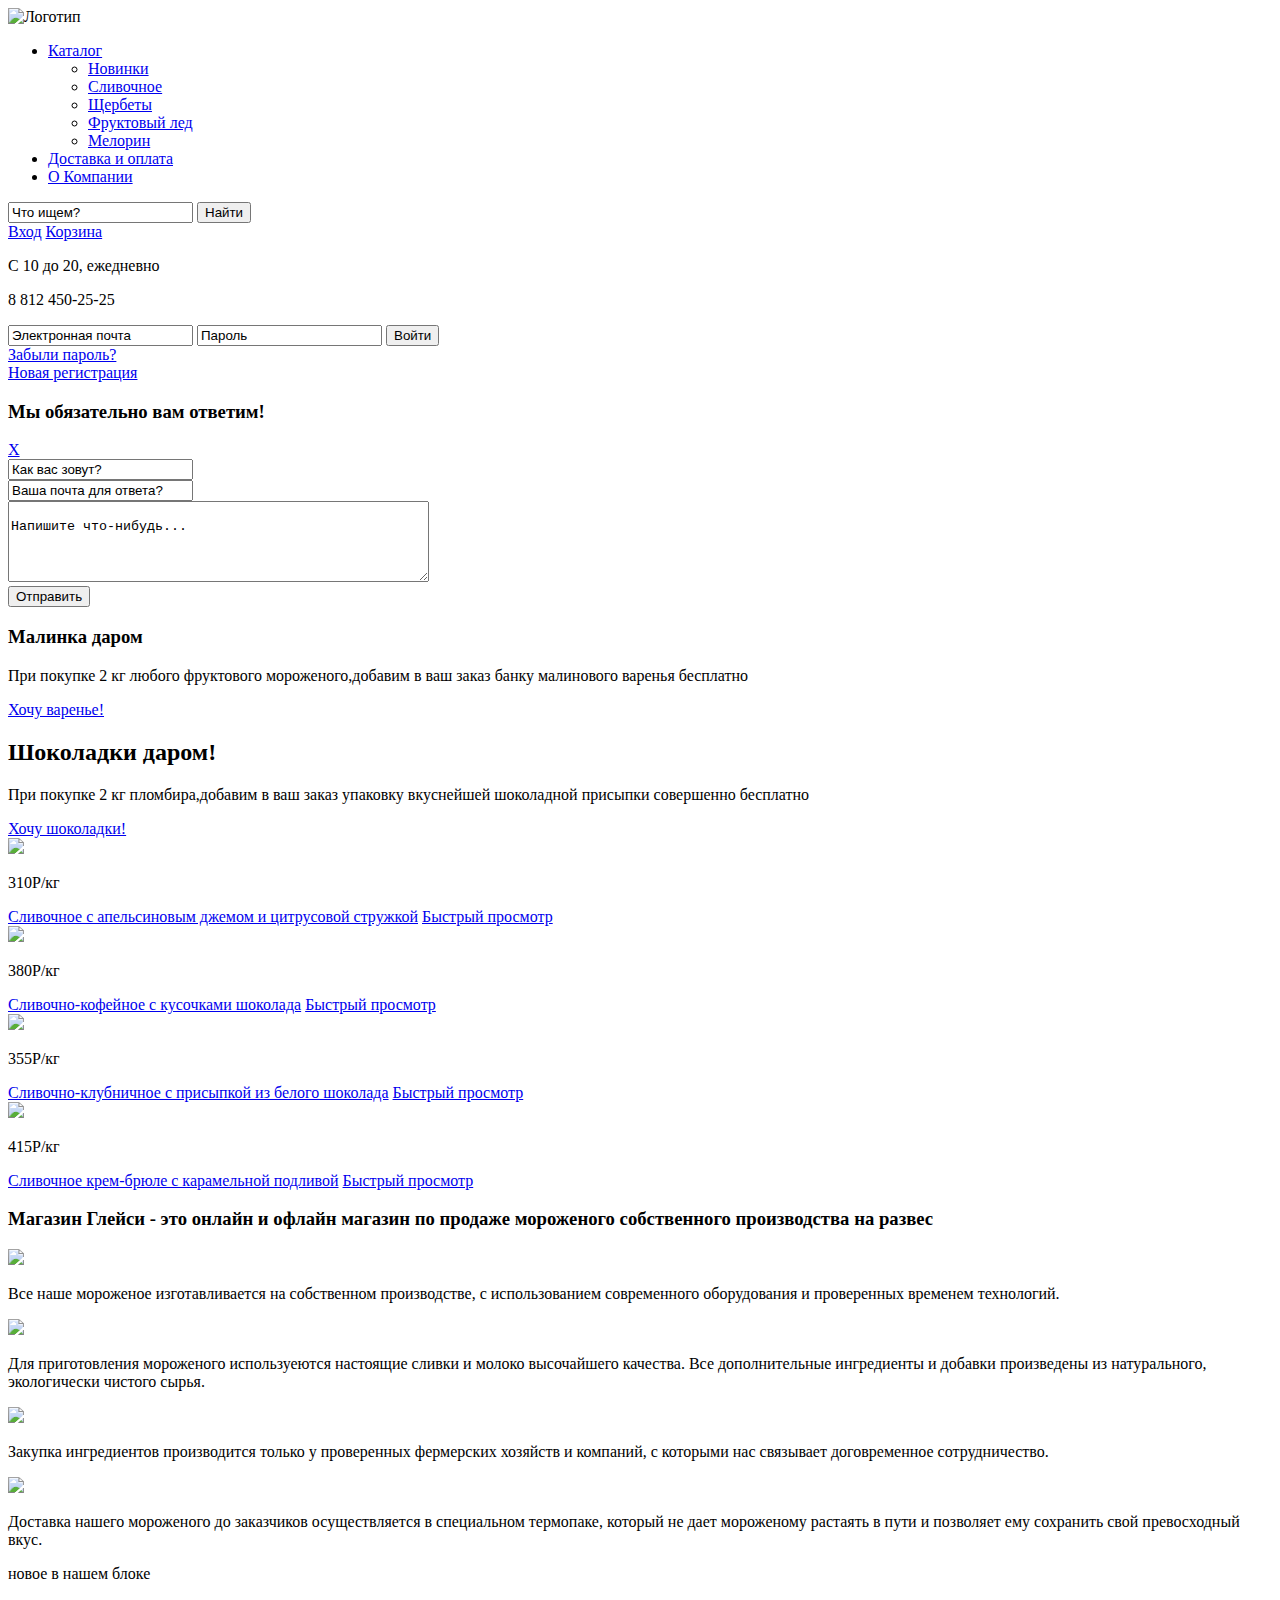
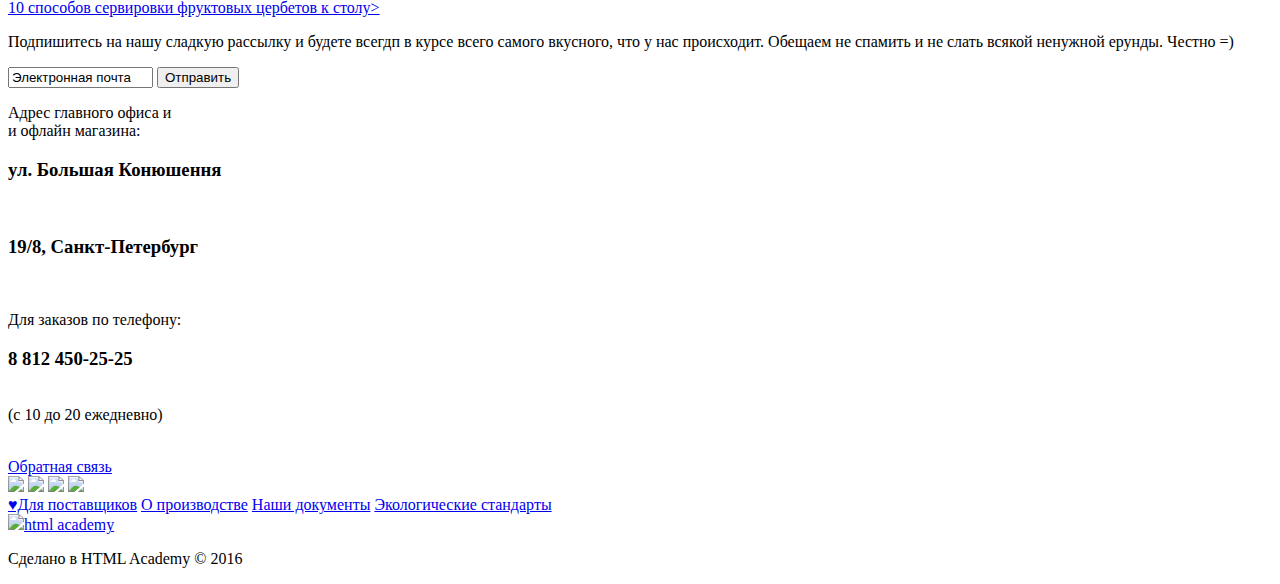
==== index.html @ 86480f7f "еще одно исправление -_-" ====
<!DOCTYPE html>
<html lang="ru">
  <head>
    <meta charset="utf-8">
    <title>HTML Academy: Глейси</title>
  </head>
  <body>
     <header class="main-header">
			  <div class="container">
				  <div class="index-logo">
						<img src="http://placehold.it/150x100" alt="Логотип">
					</div>
          <nav class="main-navigation">
						<ul>
							<li><a href="#">Каталог</a></li>
								 <ul>
									 <li><a href="#">Новинки</a></li>
									 <li><a href="#">Сливочное</a></li>
									 <li><a href="#">Щербеты</a></li>
									 <li><a href="#">Фруктовый лед</a></li>
									 <li><a href="#">Мелорин</a></li>
								 </ul>
							<li> <a href="#">Доставка и оплата</a></li>
							<li> <a href="#">О Компании</a></li>							
						</ul>											
					</nav>
					<div>
						<div>
							<form>
              <input type="search" name="search" value="Что ищем?"> 
              <input type="submit" value=Найти><!-- кнопки найти я там не вижу без нее получается?-->
						  </form>
							<a href="#">Вход</a>
							<a class="basket"	href="#">Корзина</a>	
						</div>
						<div class="main-time-work">	
						  <p class="time-work">C 10 до 20, ежедневно</p>
						  <p class="tel-number">8 812 450-25-25</p>
						</div>
						<div class="entrance">
						    <form action="#" method="post">
               <div class="entrance-one">
					 				<lable>
                     <input type="text" id="login" value="Электронная почта"> 
					      	</lable>
					       	<lable>
                     <input type="text" id="password" value="Пароль">	
					        </lable>
						      <lable>
						 	       <input type="submit" value="Войти">
					 	      </lable>
					     </div><!--так?-->
							<a href="#">Забыли пароль?</a><br>
							<a href="#">Новая регистрация</a>
						</form><!-- эти ховеры не знал куда поставить вот решил сюда надеюсь что так-->
						</div>
						<div class="feedback">
							<h3>Мы обязательно вам ответим!</h3>
							<a href="#" class="close">X</a><!-- я не знаю как этот крестик поставить решил что так-->
							<form>
							  <input type="text" value="Как вас зовут?"><br>
								<input type="text" value="Ваша почта для ответа?"><br>
							<textarea name="question" rows="5" cols="50">
								Напишите что-нибудь...
						  </textarea><br>
								<input type="submit" value="Отправить">
							</form>	
						</div>
				  </div>
			 </div>
		</header>
     <!--<div class="slider">
     
     </div>-- Тут как буд-то слайдер =) -->
    <main class="container">
       <div class="main">
				<section class="top">
					 <div class="main-left">
						  <h3>Малинка даром</h3>
						 <p>При покупке 2 кг любого фруктового мороженого,добавим в ваш заказ банку малинового варенья бесплатно</p>
					   <a class="stock"href="#">Хочу варенье!</a>
				   </div>
					 <div class="main-right">
				      <h2>Шоколадки даром!</h2>
						  <p>При покупке 2 кг пломбира,добавим в ваш заказ упаковку вкуснейшей шоколадной присыпки совершенно бесплатно</p>
				      <a class="stock"href="#">Хочу шоколадки!</a>
				   </div>
				</section>
				<section class="product-wrapper">
						<article class="product-item">				   
								 <img src="http://placehold.it/150x100">
								 <p>310Р/кг</p>
								 <a class="product-item" href="#">Сливочное с апельсиновым джемом и цитрусовой стружкой</a>	
							<a href="#">Быстрый просмотр</a>
						</article>	
            <article class="product-item">
								 <img src="http://placehold.it/150x100">
								 <p>380Р/кг</p>
								 <a class="product-item" href="#">Сливочно-кофейное с кусочками шоколада</a>	
							<a href="#">Быстрый просмотр</a>
						</article>
						<article class="product-item">			  
								 <img src="http://placehold.it/150x100">
								 <p>355Р/кг</p>
								 <a class="product-item" href="#">Сливочно-клубничное с присыпкой из белого шоколада</a>	
							<a href="#">Быстрый просмотр</a>
						</article>
						<article class="product-item">					 
								 <img src="http://placehold.it/150x100">
								 <p>415Р/кг</p>
								 <a class="product-item" href="#">Сливочное крем-брюле с карамельной подливой</a>	 	
							<a href="#">Быстрый просмотр</a>
						</article>
        </section>
				<div class="interesting">
			      <h3 class="interesting">Магазин Глейси - это онлайн и офлайн магазин по продаже мороженого собственного производства на развес</h3>
					<div>
						     <img src="http://placehold.it/150x100">
                 <p class="interesting">Все наше мороженое изготавливается на собственном производстве, с использованием современного оборудования и проверенных временем технологий.</p>
					</div>								
					<div>
								 <img src="http://placehold.it/150x100">
								 <p class="interesting">Для приготовления мороженого используеются настоящие сливки и молоко высочайшего качества. Все дополнительные ингредиенты и добавки произведены из натурального, экологически чистого сырья.</p>
					</div>
					<div>  
						     <img src="http://placehold.it/150x100">
						     <p class="interesting">Закупка ингредиентов производится только у          проверенных фермерских хозяйств и компаний,  с которыми нас связывает договременное сотрудничество.</p>
					</div>
					<div>  
						     <img src="http://placehold.it/150x100">
						     <p class="interesting">Доставка нашего мороженого до заказчиков            осуществляется в специальном термопаке, который не дает мороженому растаять в пути и позволяет ему                сохранить свой превосходный вкус.</p>
					</div>
        </div>
				<section class="main-bottom">
						<div class="main-bottom-left">
						   <p>новое в нашем блоке</p>
							 <a href="#">10 способов сервировки фруктовых цербетов к столу></a> 	
						</div>
						<div class="main-bottom-right">
							 <p>Подпишитесь на нашу сладкую рассылку и будете всегдп в курсе всего самого вкусного, что у нас происходит. Обещаем не спамить и не слать всякой ненужной ерунды. Честно =)</p>
							 <form action="#" method="post"><!--отправить в ебеня))-->
							 <input type="text" value="Электронная почта" size="15">		 
							 <input type="submit" value="Отправить" size="5" name="send">
							 </form>	
						</div>
						<map name="navigation"><!--ЗДЕСЬ ДОЛЖНА БЫТЬ ВАША РЕКЛАМА! =))-->
							 <area type="poly" coords="#"><!-- или скриптом я так понял-->	
						</map>
        </section>
			  <div class="navigator-content">
 				 		<p class="navigator-content-1">
						   Адрес главного офиса и <br>
							 и офлайн магазина:<br>
							 <h3>ул. Большая Конюшення</h3><br>
							 <h3>19/8, Санкт-Петербург</h3><br>	
						</p>
						<p class="navigator-content-2">
							 Для заказов по телефону:<br>
							 <h3>8 812 450-25-25</h3><br>
							 (с 10 до 20 ежедневно)	
						</p><br>
						<a class="btn" a href="#">Обратная связь</a>	
        </div>   
    </main>
    <footer class="main-footer">
				<div class="container">
				    <section class="footer-social">
						   <a class="social-btn-twit" href="#"><img src="#"></a>
            	 <a class="social-btn-inst" href="#"><img src="#"></a>
            	 <a class="social-btn-fb" href="#"><img src="#"></a>
							 <a class="social-btn-vk" href="#"><img src="#"></a>	
						</section>
						<section class="footer-about">
							 <a href="#">&hearts;Для поставщиков</a>
							 <a href="#">О производстве</a>
							 <a href="#">Наши документы</a>
							 <a href="#">Экологические стандарты</a>													 
						</section>
						<section class="footer-copyright">
						   <a href="https://htmlacademy.ru"><img src="#">html academy</a><br>
							 <p class="footer-copyright-1">Сделано в HTML Academy &copy; 2016 </p>							
						</section>					
				</div>		
		</footer>
</body>
</html>
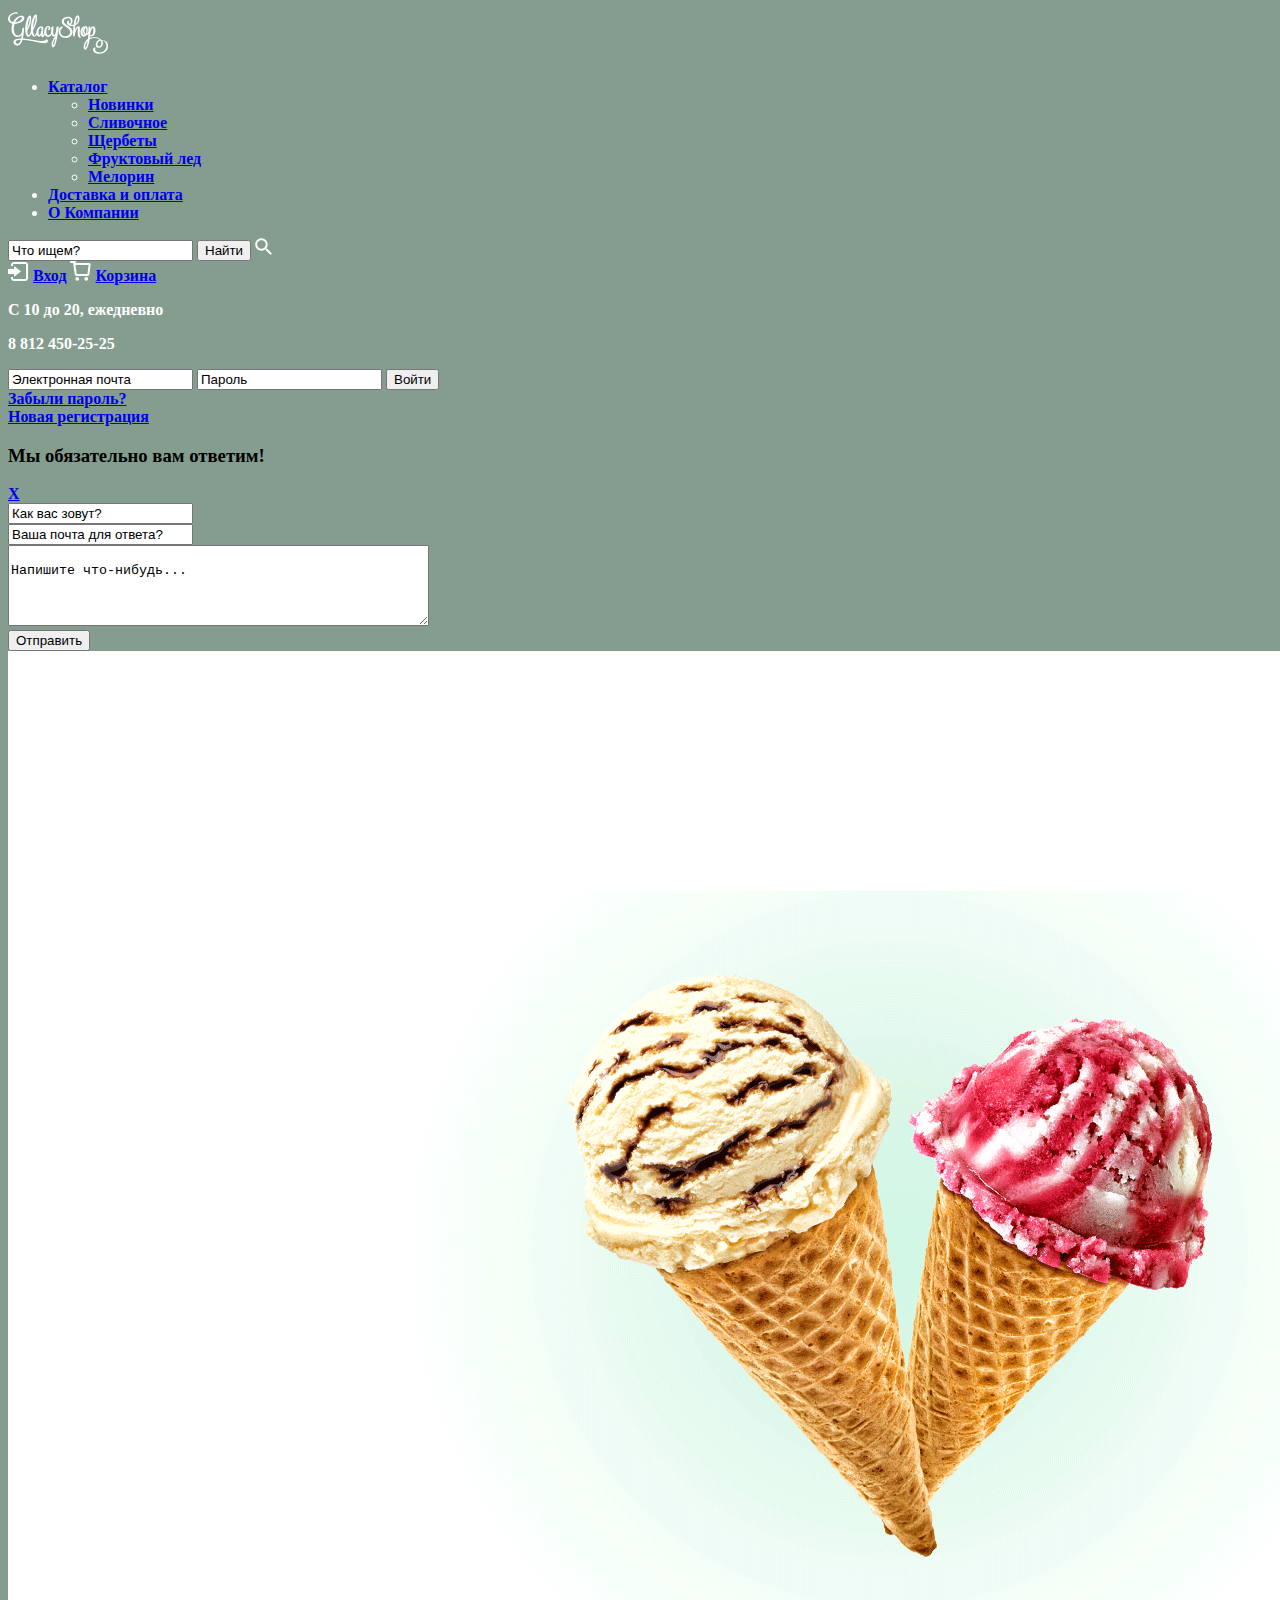
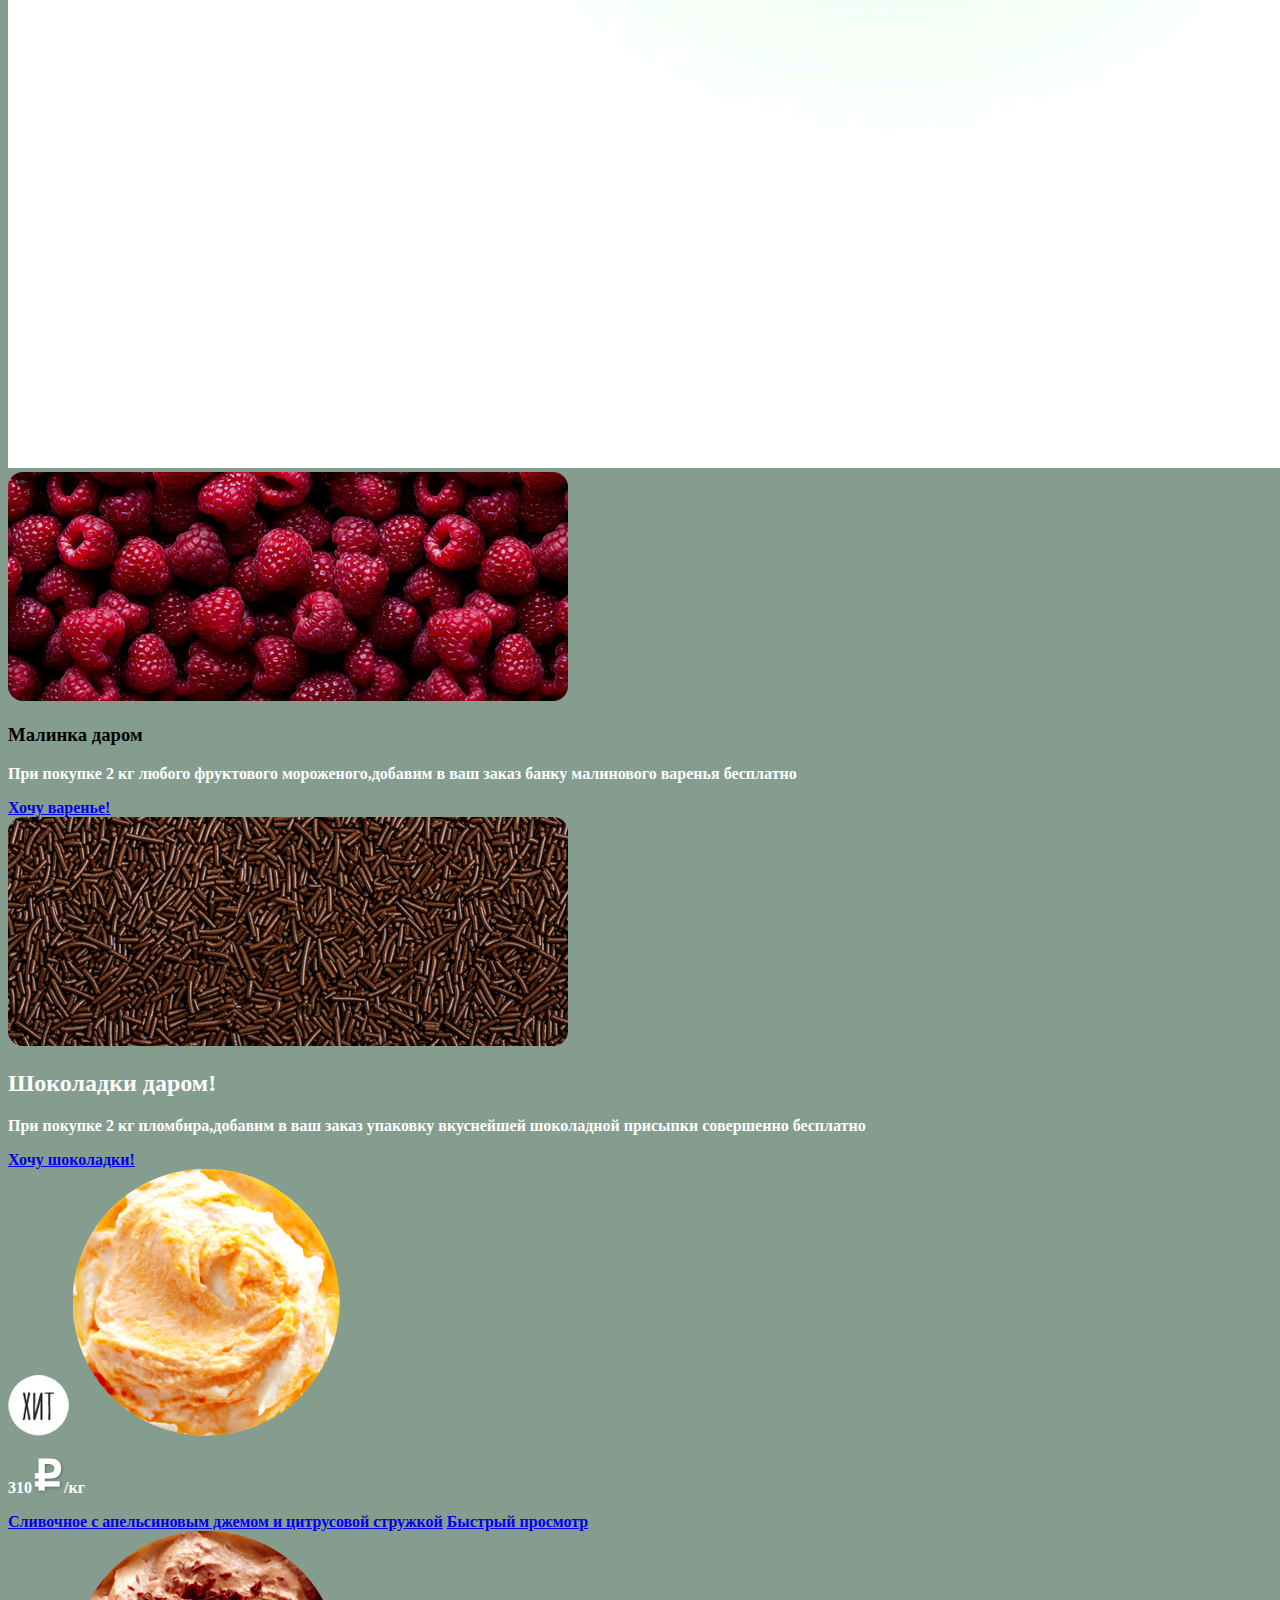
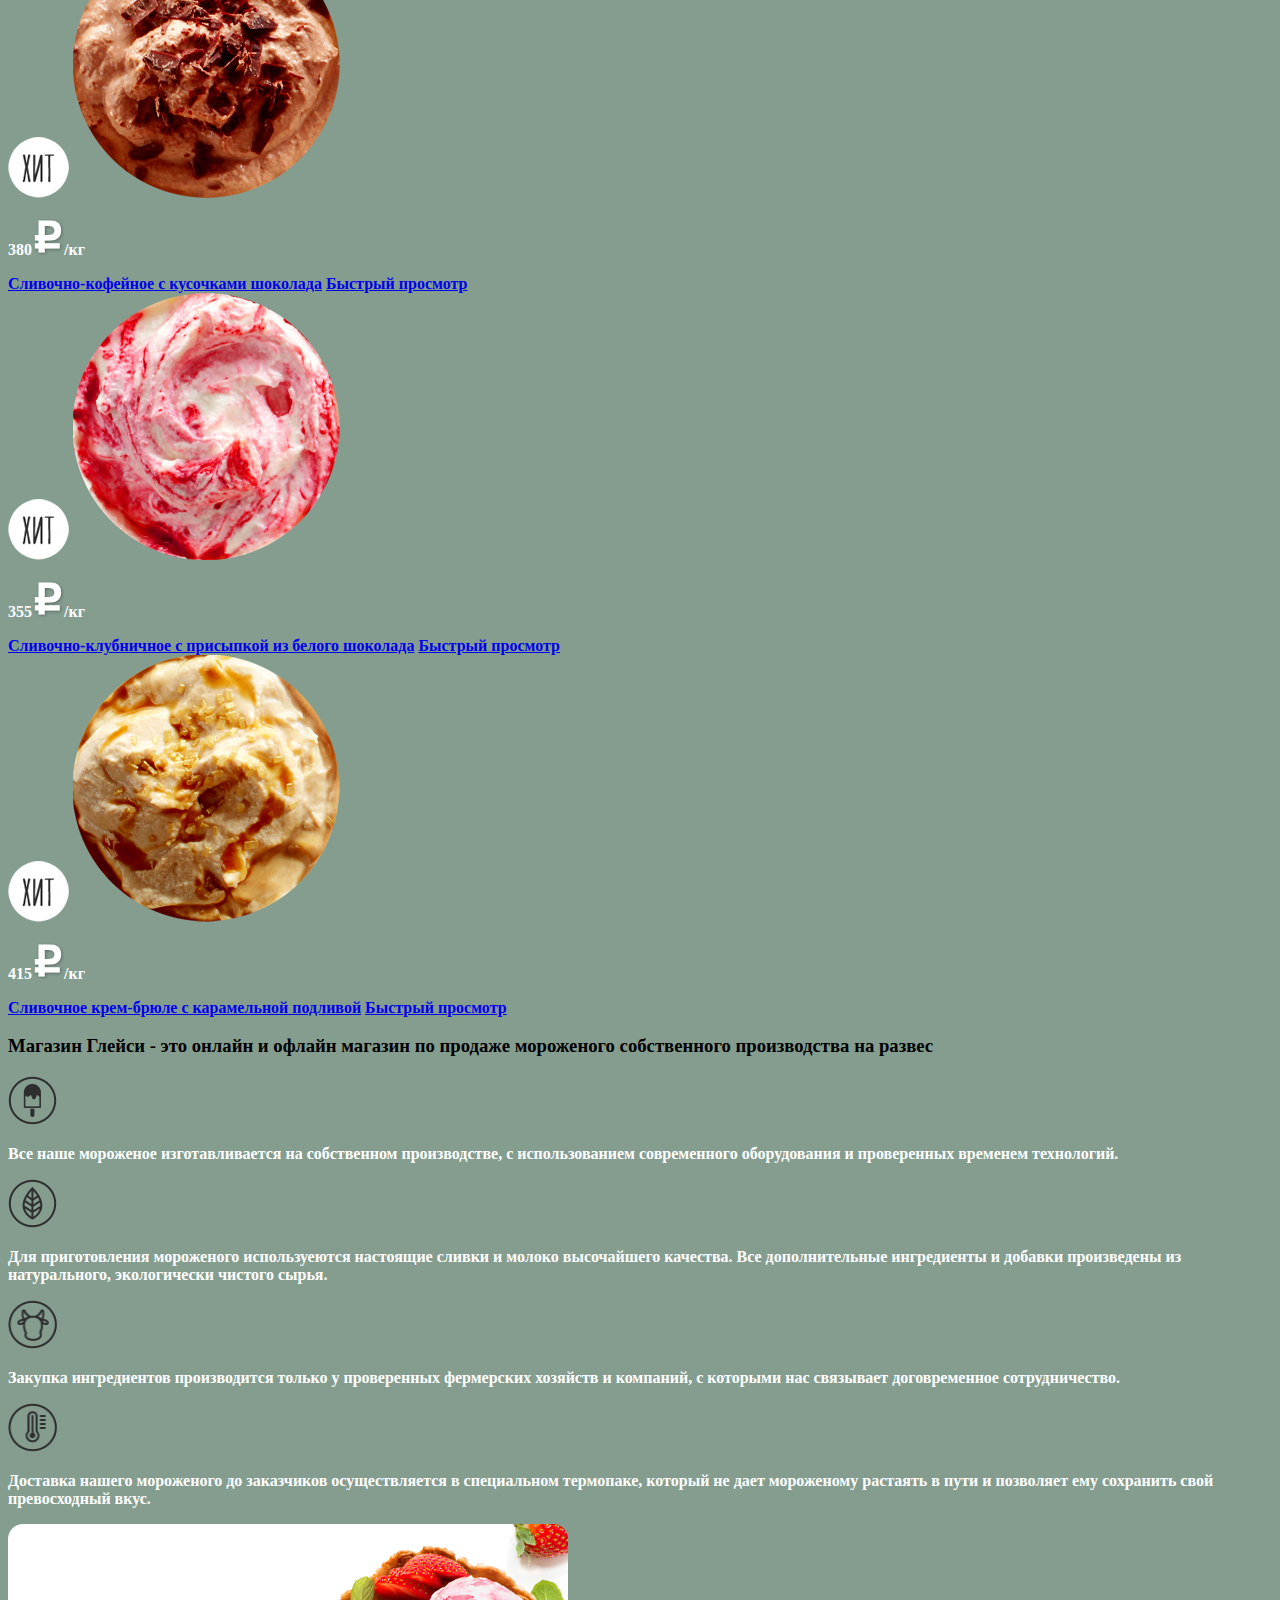
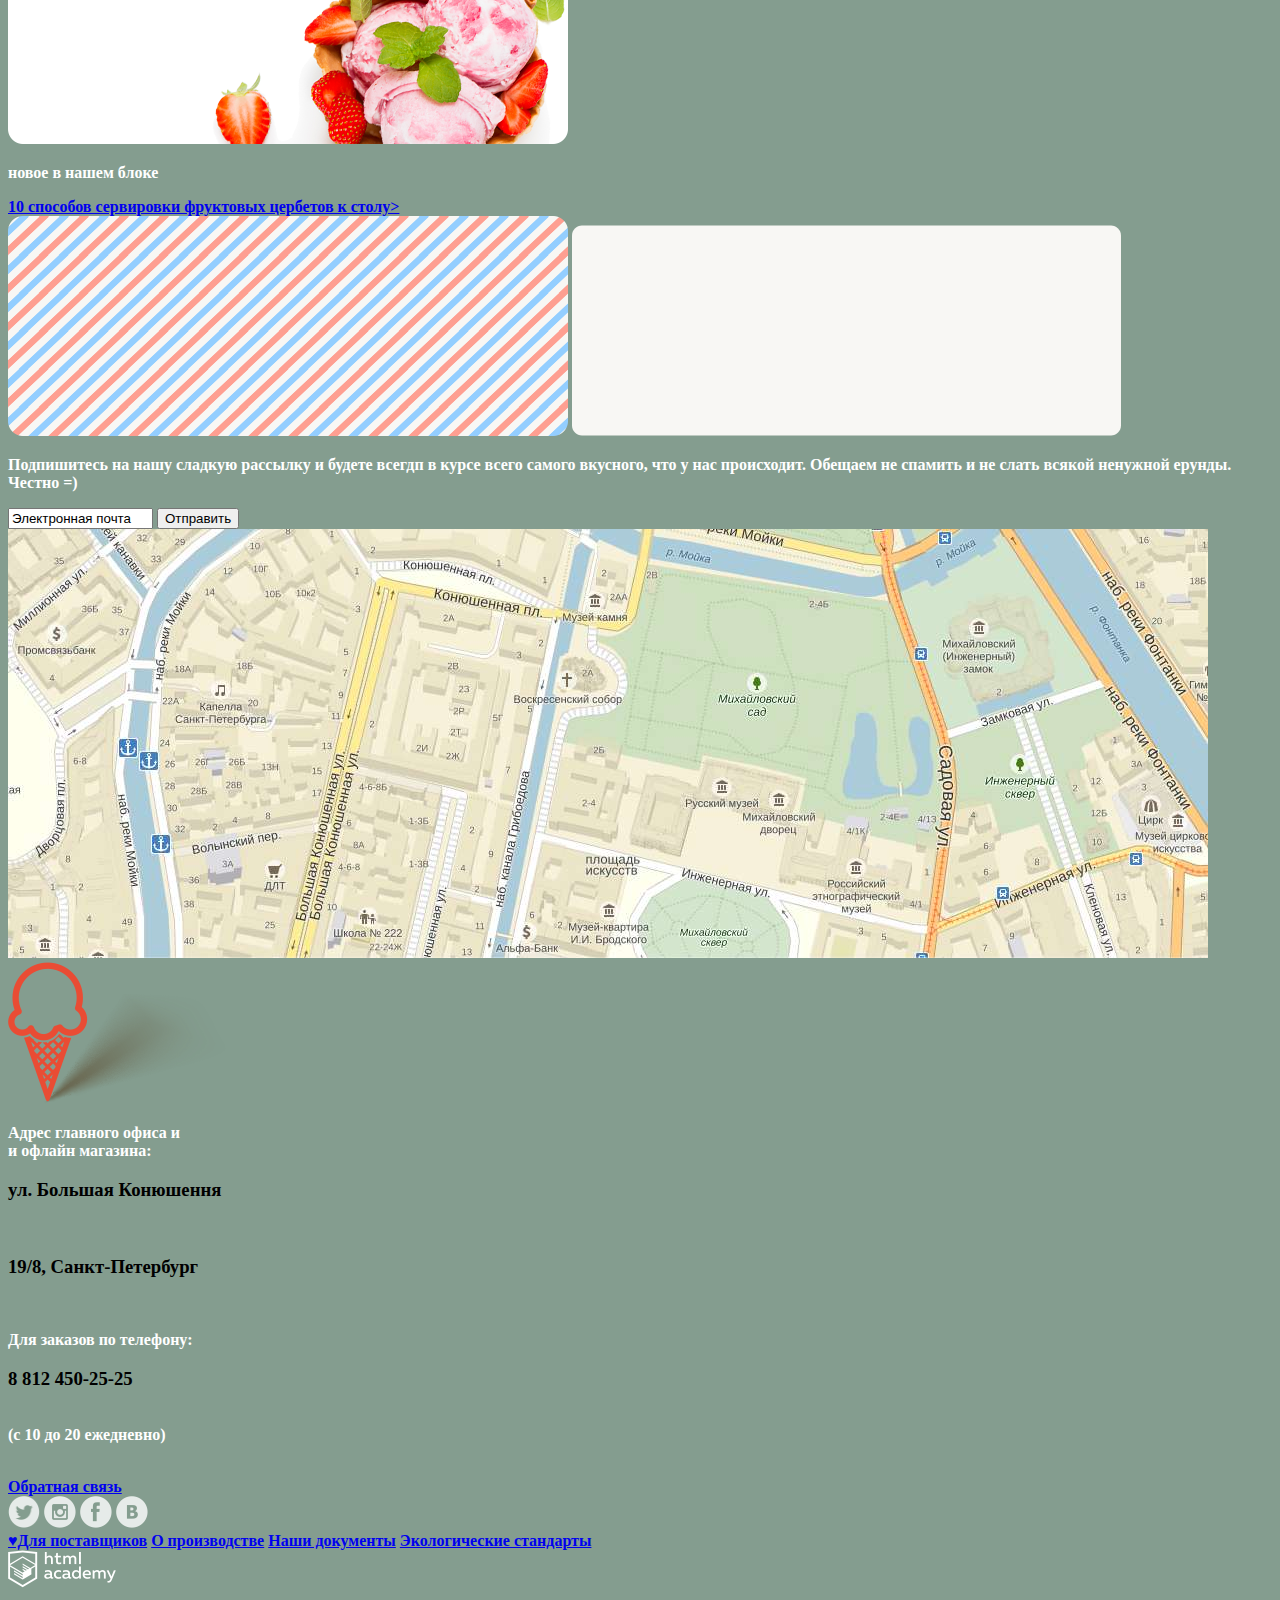
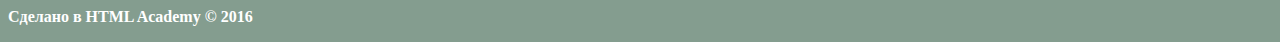
==== commit 74aca2b0: "ps" ====
--- a/index.html
+++ b/index.html
@@ -8,7 +8,8 @@
      <header class="main-header">
 			  <div class="container">
 				  <div class="index-logo">
-						<img src="http://placehold.it/150x100" alt="Логотип">
+						<link href="css/style.css" rel="stylesheet">
+                        <img src="img/Logo.svg" width="100" height="50" alt="Глейси">
 					</div>
           <nav class="main-navigation">
 						<ul>
@@ -20,7 +21,7 @@
 									 <li><a href="#">Фруктовый лед</a></li>
 									 <li><a href="#">Мелорин</a></li>
 								 </ul>
-							<li> <a href="#">Доставка и оплата</a></li>
+                            <li> <a href="#">Доставка и оплата</a></li>
 							<li> <a href="#">О Компании</a></li>							
 						</ul>											
 					</nav>
@@ -28,9 +29,12 @@
 						<div>
 							<form>
               <input type="search" name="search" value="Что ищем?"> 
-              <input type="submit" value=Найти><!-- кнопки найти я там не вижу без нее получается?-->
+              <input type="submit" value=Найти> 
+                            <img src="img/magnifier.png" width="17" height="17">
 						  </form>
+                            <img src="img/entrance.png" width="21" height="19">
 							<a href="#">Вход</a>
+                            <img src="img/busket.png" width="21" height="20">
 							<a class="basket"	href="#">Корзина</a>	
 						</div>
 						<div class="main-time-work">	
@@ -69,45 +73,55 @@
 				  </div>
 			 </div>
 		</header>
-     <!--<div class="slider">
-     
-     </div>-- Тут как буд-то слайдер =) -->
+     <div class="slider">
+     <img src="img/icecream.png" width="1890" height="1417">
+     </div>
     <main class="container">
        <div class="main">
 				<section class="top">
 					 <div class="main-left">
+                         <img src="img/crimsonbackground.png" width="560" height="229">
 						  <h3>Малинка даром</h3>
 						 <p>При покупке 2 кг любого фруктового мороженого,добавим в ваш заказ банку малинового варенья бесплатно</p>
 					   <a class="stock"href="#">Хочу варенье!</a>
 				   </div>
 					 <div class="main-right">
+                         <img src="img/chocolatebackground.png" width="560" height="229">
 				      <h2>Шоколадки даром!</h2>
 						  <p>При покупке 2 кг пломбира,добавим в ваш заказ упаковку вкуснейшей шоколадной присыпки совершенно бесплатно</p>
 				      <a class="stock"href="#">Хочу шоколадки!</a>
 				   </div>
 				</section>
 				<section class="product-wrapper">
-						<article class="product-item">				   
-								 <img src="http://placehold.it/150x100">
-								 <p>310Р/кг</p>
+						<article class="product-item">
+                                 <img src="img/hit.png"  width="61" height="61">
+								 <link href="css/style.css" rel="stylesheet">
+                                 <img src="img/orange.png"  width="267" height="267">
+								 <p>310<img src="img/ruble.svg"  width="32" height="37">/кг</p>
 								 <a class="product-item" href="#">Сливочное с апельсиновым джемом и цитрусовой стружкой</a>	
 							<a href="#">Быстрый просмотр</a>
 						</article>	
             <article class="product-item">
-								 <img src="http://placehold.it/150x100">
-								 <p>380Р/кг</p>
+                                 <img src="img/hit.png"  width="61" height="61">
+								 <link href="css/style.css" rel="stylesheet">
+                                 <img src="img/chocolate.png"  width="267" height="267">
+								 <p>380<img src="img/ruble.svg"  width="32" height="37">/кг</p>
 								 <a class="product-item" href="#">Сливочно-кофейное с кусочками шоколада</a>	
 							<a href="#">Быстрый просмотр</a>
 						</article>
-						<article class="product-item">			  
-								 <img src="http://placehold.it/150x100">
-								 <p>355Р/кг</p>
+						<article class="product-item">
+                                 <img src="img/hit.png"  width="61" height="61">
+								 <link href="css/style.css" rel="stylesheet">
+                                 <img src="img/strawberry.png" width="267" height="267">
+								 <p>355<img src="img/ruble.svg"  width="32" height="37">/кг</p>
 								 <a class="product-item" href="#">Сливочно-клубничное с присыпкой из белого шоколада</a>	
 							<a href="#">Быстрый просмотр</a>
 						</article>
-						<article class="product-item">					 
-								 <img src="http://placehold.it/150x100">
-								 <p>415Р/кг</p>
+						<article class="product-item">	
+                                 <img src="img/hit.png"  width="61" height="61">
+								 <link href="css/style.css" rel="stylesheet">
+                                 <img src="img/caramel.png" width="267" height="267">
+								 <p>415<img src="img/ruble.svg"  width="32" height="37">/кг</p>
 								 <a class="product-item" href="#">Сливочное крем-брюле с карамельной подливой</a>	 	
 							<a href="#">Быстрый просмотр</a>
 						</article>
@@ -115,38 +129,44 @@
 				<div class="interesting">
 			      <h3 class="interesting">Магазин Глейси - это онлайн и офлайн магазин по продаже мороженого собственного производства на развес</h3>
 					<div>
-						     <img src="http://placehold.it/150x100">
+						     <img src="img/icecreammini.png" width="49" height="49">
                  <p class="interesting">Все наше мороженое изготавливается на собственном производстве, с использованием современного оборудования и проверенных временем технологий.</p>
 					</div>								
 					<div>
-								 <img src="http://placehold.it/150x100">
-								 <p class="interesting">Для приготовления мороженого используеются настоящие сливки и молоко высочайшего качества. Все дополнительные ингредиенты и добавки произведены из натурального, экологически чистого сырья.</p>
+				             <img src="img/leaf.png" width="49" height="49">
+				             <p class="interesting">Для приготовления мороженого используеются настоящие сливки и молоко высочайшего качества. Все дополнительные ингредиенты и добавки произведены из натурального, экологически чистого сырья.</p>
 					</div>
 					<div>  
-						     <img src="http://placehold.it/150x100">
+						     <img src="img/cow.png" width="49" height="49">
 						     <p class="interesting">Закупка ингредиентов производится только у          проверенных фермерских хозяйств и компаний,  с которыми нас связывает договременное сотрудничество.</p>
 					</div>
 					<div>  
-						     <img src="http://placehold.it/150x100">
+						     <img src="img/thermometer.png" width="49" height="49">
 						     <p class="interesting">Доставка нашего мороженого до заказчиков            осуществляется в специальном термопаке, который не дает мороженому растаять в пути и позволяет ему                сохранить свой превосходный вкус.</p>
 					</div>
         </div>
 				<section class="main-bottom">
 						<div class="main-bottom-left">
+                            <img src="img/strawberrybackground.png" width="560" height="220">
 						   <p>новое в нашем блоке</p>
 							 <a href="#">10 способов сервировки фруктовых цербетов к столу></a> 	
 						</div>
 						<div class="main-bottom-right">
+                            <img src="img/postbackground.png" width="560" height="220">
+                            <img src="img/substrate.svg" width="549" height="211">
 							 <p>Подпишитесь на нашу сладкую рассылку и будете всегдп в курсе всего самого вкусного, что у нас происходит. Обещаем не спамить и не слать всякой ненужной ерунды. Честно =)</p>
 							 <form action="#" method="post"><!--отправить в ебеня))-->
 							 <input type="text" value="Электронная почта" size="15">		 
 							 <input type="submit" value="Отправить" size="5" name="send">
 							 </form>	
-						</div>
-						<map name="navigation"><!--ЗДЕСЬ ДОЛЖНА БЫТЬ ВАША РЕКЛАМА! =))-->
-							 <area type="poly" coords="#"><!-- или скриптом я так понял-->	
-						</map>
+                         </div>
         </section>
+           <div class="map">
+           <img src="img/map.jpg" width="1200" height="429">
+           </div>
+           <div class="marker">
+           <img src="img/marker.png" width="218" height="142">    
+           </div>
 			  <div class="navigator-content">
  				 		<p class="navigator-content-1">
 						   Адрес главного офиса и <br>
@@ -165,20 +185,20 @@
     <footer class="main-footer">
 				<div class="container">
 				    <section class="footer-social">
-						   <a class="social-btn-twit" href="#"><img src="#"></a>
-            	 <a class="social-btn-inst" href="#"><img src="#"></a>
-            	 <a class="social-btn-fb" href="#"><img src="#"></a>
-							 <a class="social-btn-vk" href="#"><img src="#"></a>	
+						   <a class="social-btn-twit" href="#"><img src="img/twit.png" width="32" height="32"></a>
+            	           <a class="social-btn-inst" href="#"><img src="img/insta.png" width="32" height="32"></a>
+            	           <a class="social-btn-fb" href="#"><img src="img/fb.png" width="32" height="32"></a>
+				           <a class="social-btn-vk" href="#"><img src="img/vk.png" width="32" height="32"></a>	
 						</section>
 						<section class="footer-about">
 							 <a href="#">&hearts;Для поставщиков</a>
 							 <a href="#">О производстве</a>
 							 <a href="#">Наши документы</a>
-							 <a href="#">Экологические стандарты</a>													 
+							 <a href="#">Экологические стандарты</a>			 
 						</section>
 						<section class="footer-copyright">
-						   <a href="https://htmlacademy.ru"><img src="#">html academy</a><br>
-							 <p class="footer-copyright-1">Сделано в HTML Academy &copy; 2016 </p>							
+						   <a href="https://htmlacademy.ru"><img src="img/logoHA.png" width="108" height="38"></a><br>
+							 <p class="footer-copyright-one">Сделано в HTML Academy &copy; 2016 </p>							
 						</section>					
 				</div>		
 		</footer>
--- a/css/style.css
+++ b/css/style.css
@@ -0,0 +1,15 @@
+body {
+font-family: "roboto", "sans-serif";
+font-size: 16px;
+font-weight: bold;
+color: white;
+line-height: normal;
+background-color: #849d8f;
+}
+h1 {
+font-weight: bold;
+}
+h3 {
+font-weight: bold;
+color: black;
+}--- a/css/style.css
+++ b/css/style.css
@@ -0,0 +1,15 @@
+body {
+font-family: "roboto", "sans-serif";
+font-size: 16px;
+font-weight: bold;
+color: white;
+line-height: normal;
+background-color: #849d8f;
+}
+h1 {
+font-weight: bold;
+}
+h3 {
+font-weight: bold;
+color: black;
+}--- a/css/style.css
+++ b/css/style.css
@@ -0,0 +1,15 @@
+body {
+font-family: "roboto", "sans-serif";
+font-size: 16px;
+font-weight: bold;
+color: white;
+line-height: normal;
+background-color: #849d8f;
+}
+h1 {
+font-weight: bold;
+}
+h3 {
+font-weight: bold;
+color: black;
+}--- a/css/style.css
+++ b/css/style.css
@@ -0,0 +1,15 @@
+body {
+font-family: "roboto", "sans-serif";
+font-size: 16px;
+font-weight: bold;
+color: white;
+line-height: normal;
+background-color: #849d8f;
+}
+h1 {
+font-weight: bold;
+}
+h3 {
+font-weight: bold;
+color: black;
+}--- a/css/style.css
+++ b/css/style.css
@@ -0,0 +1,15 @@
+body {
+font-family: "roboto", "sans-serif";
+font-size: 16px;
+font-weight: bold;
+color: white;
+line-height: normal;
+background-color: #849d8f;
+}
+h1 {
+font-weight: bold;
+}
+h3 {
+font-weight: bold;
+color: black;
+}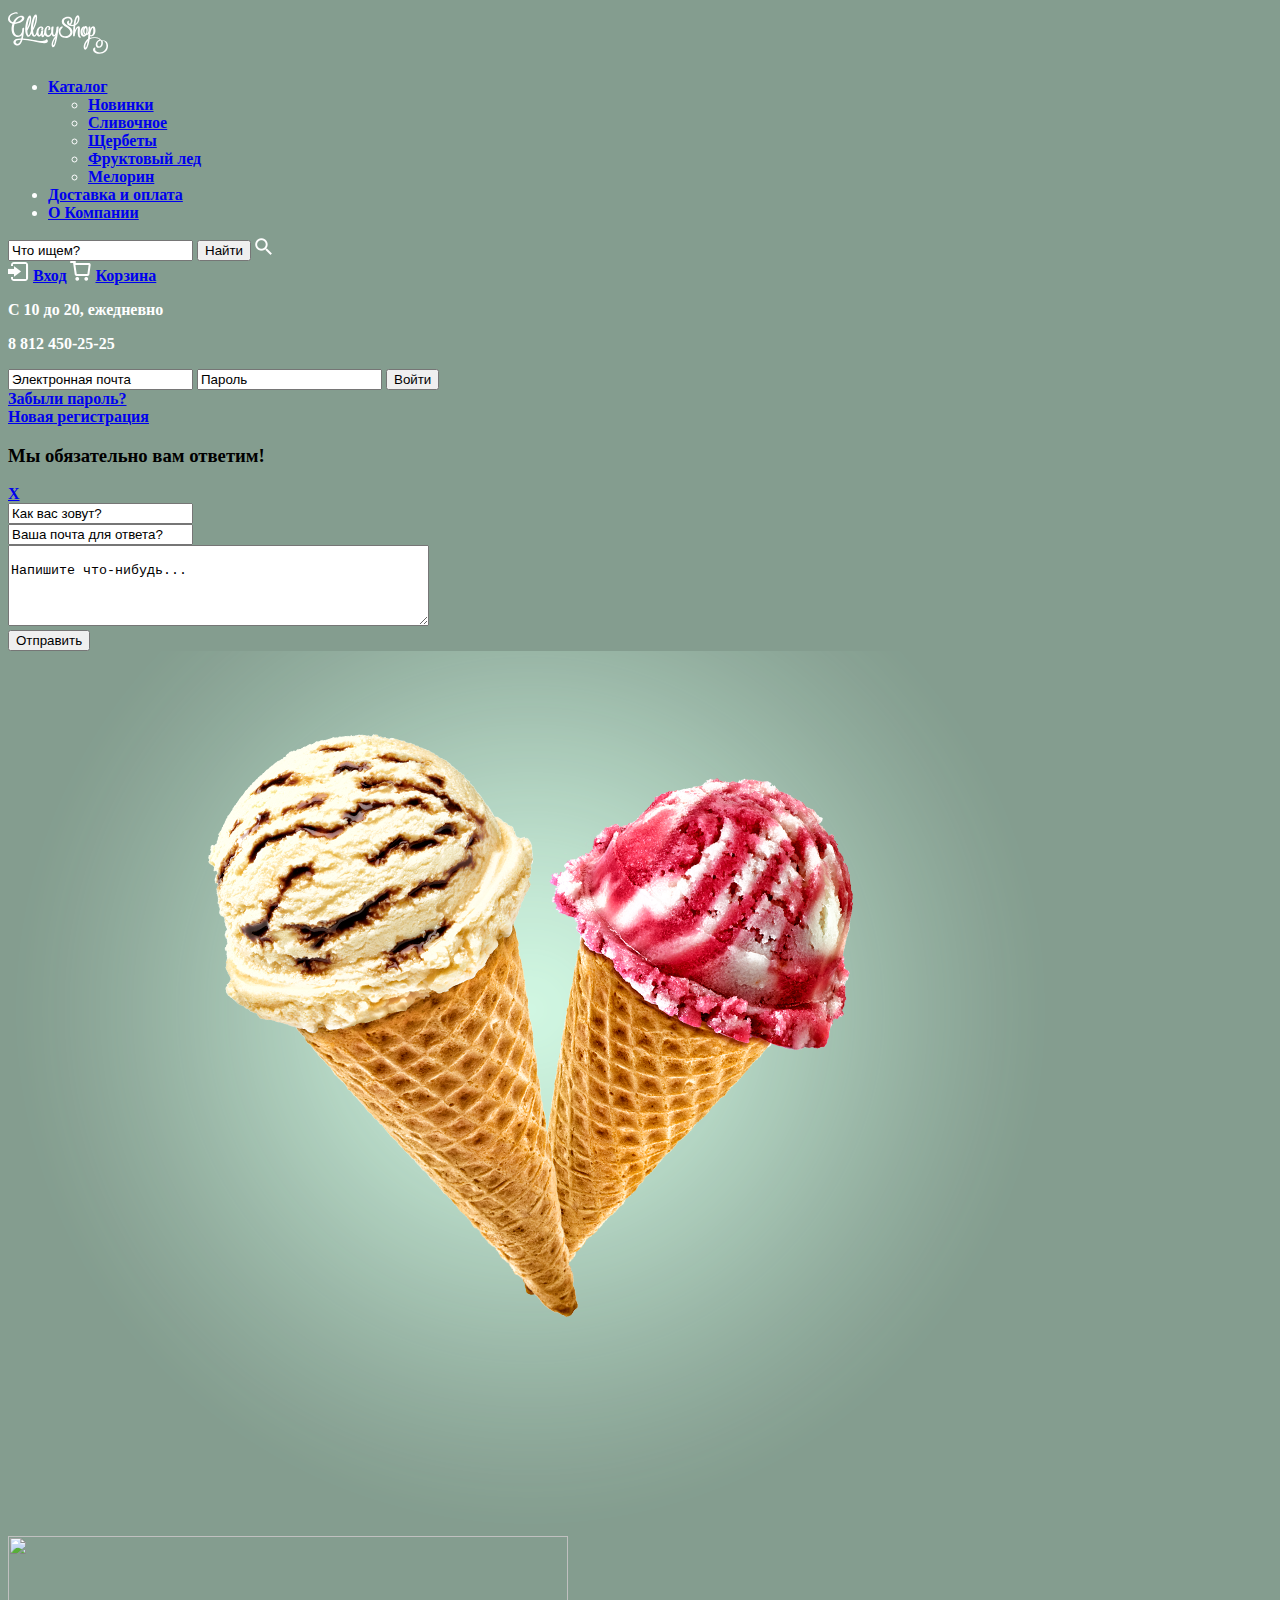
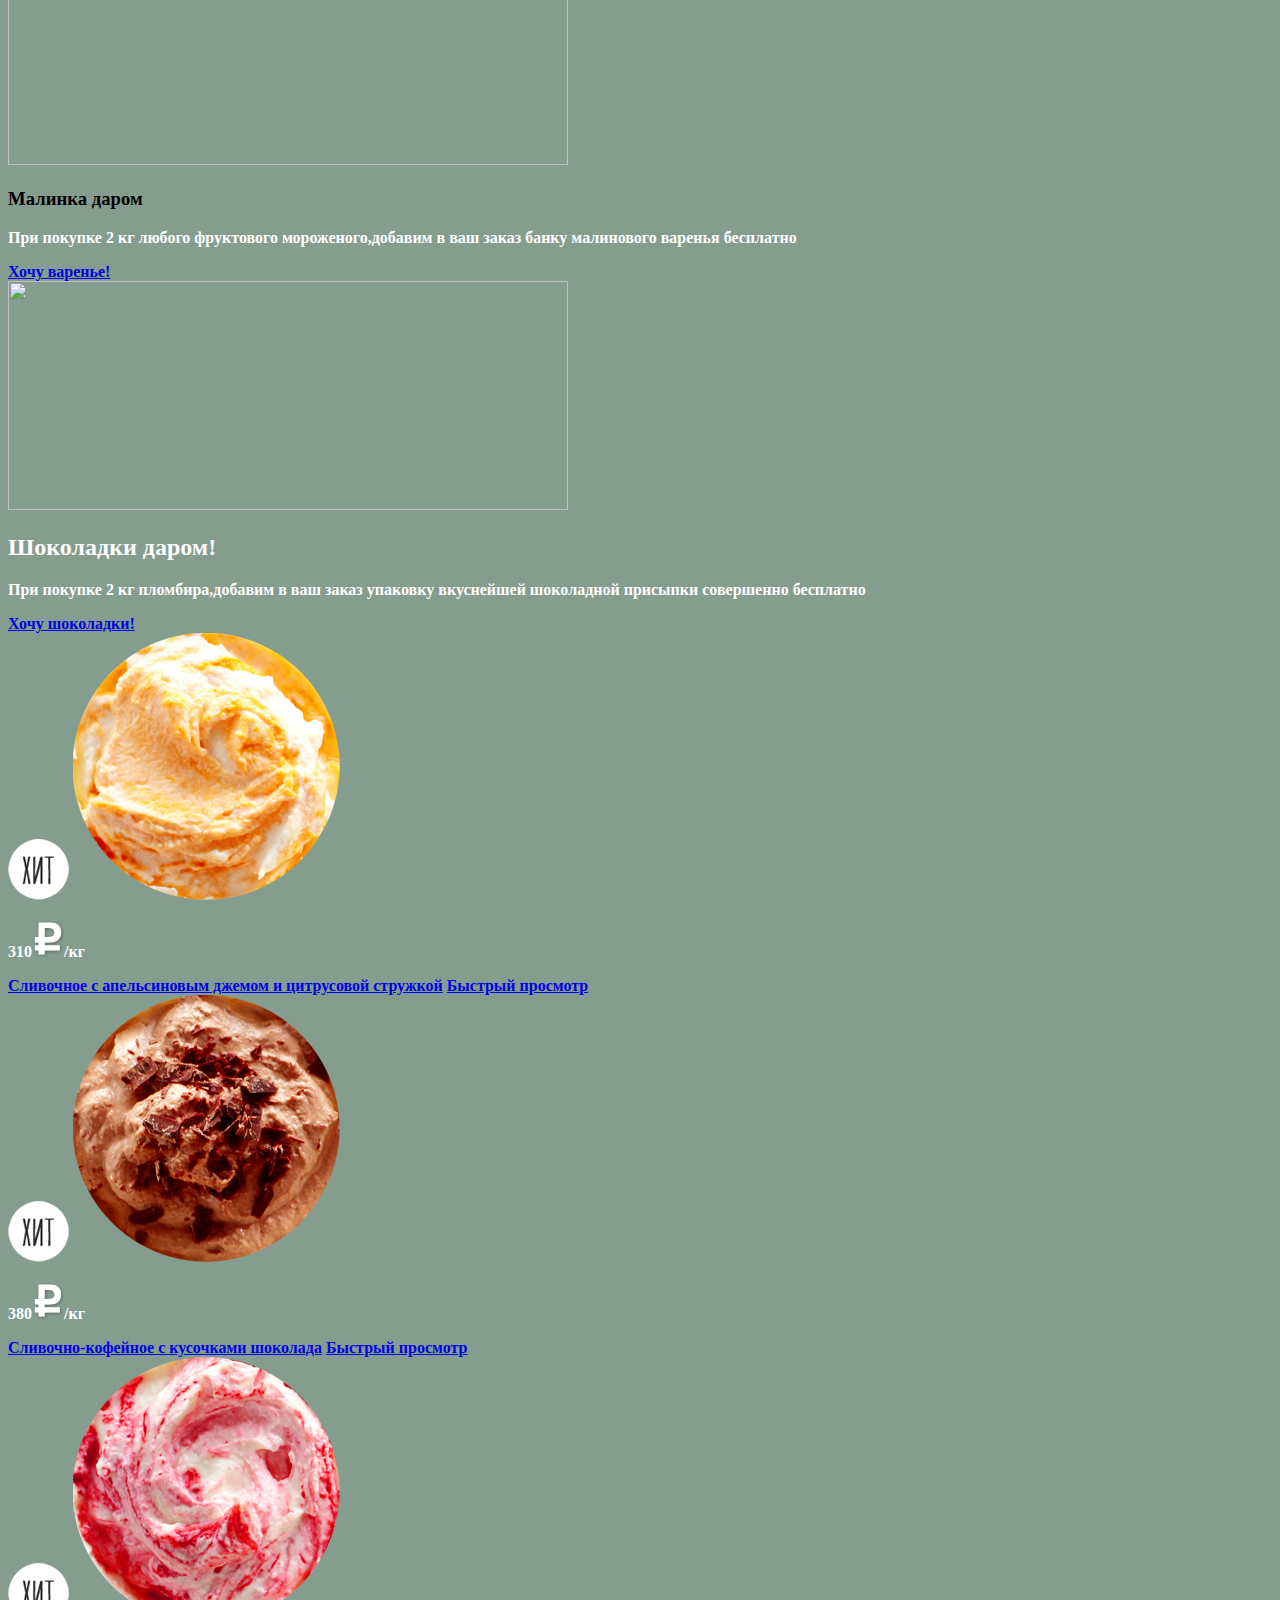
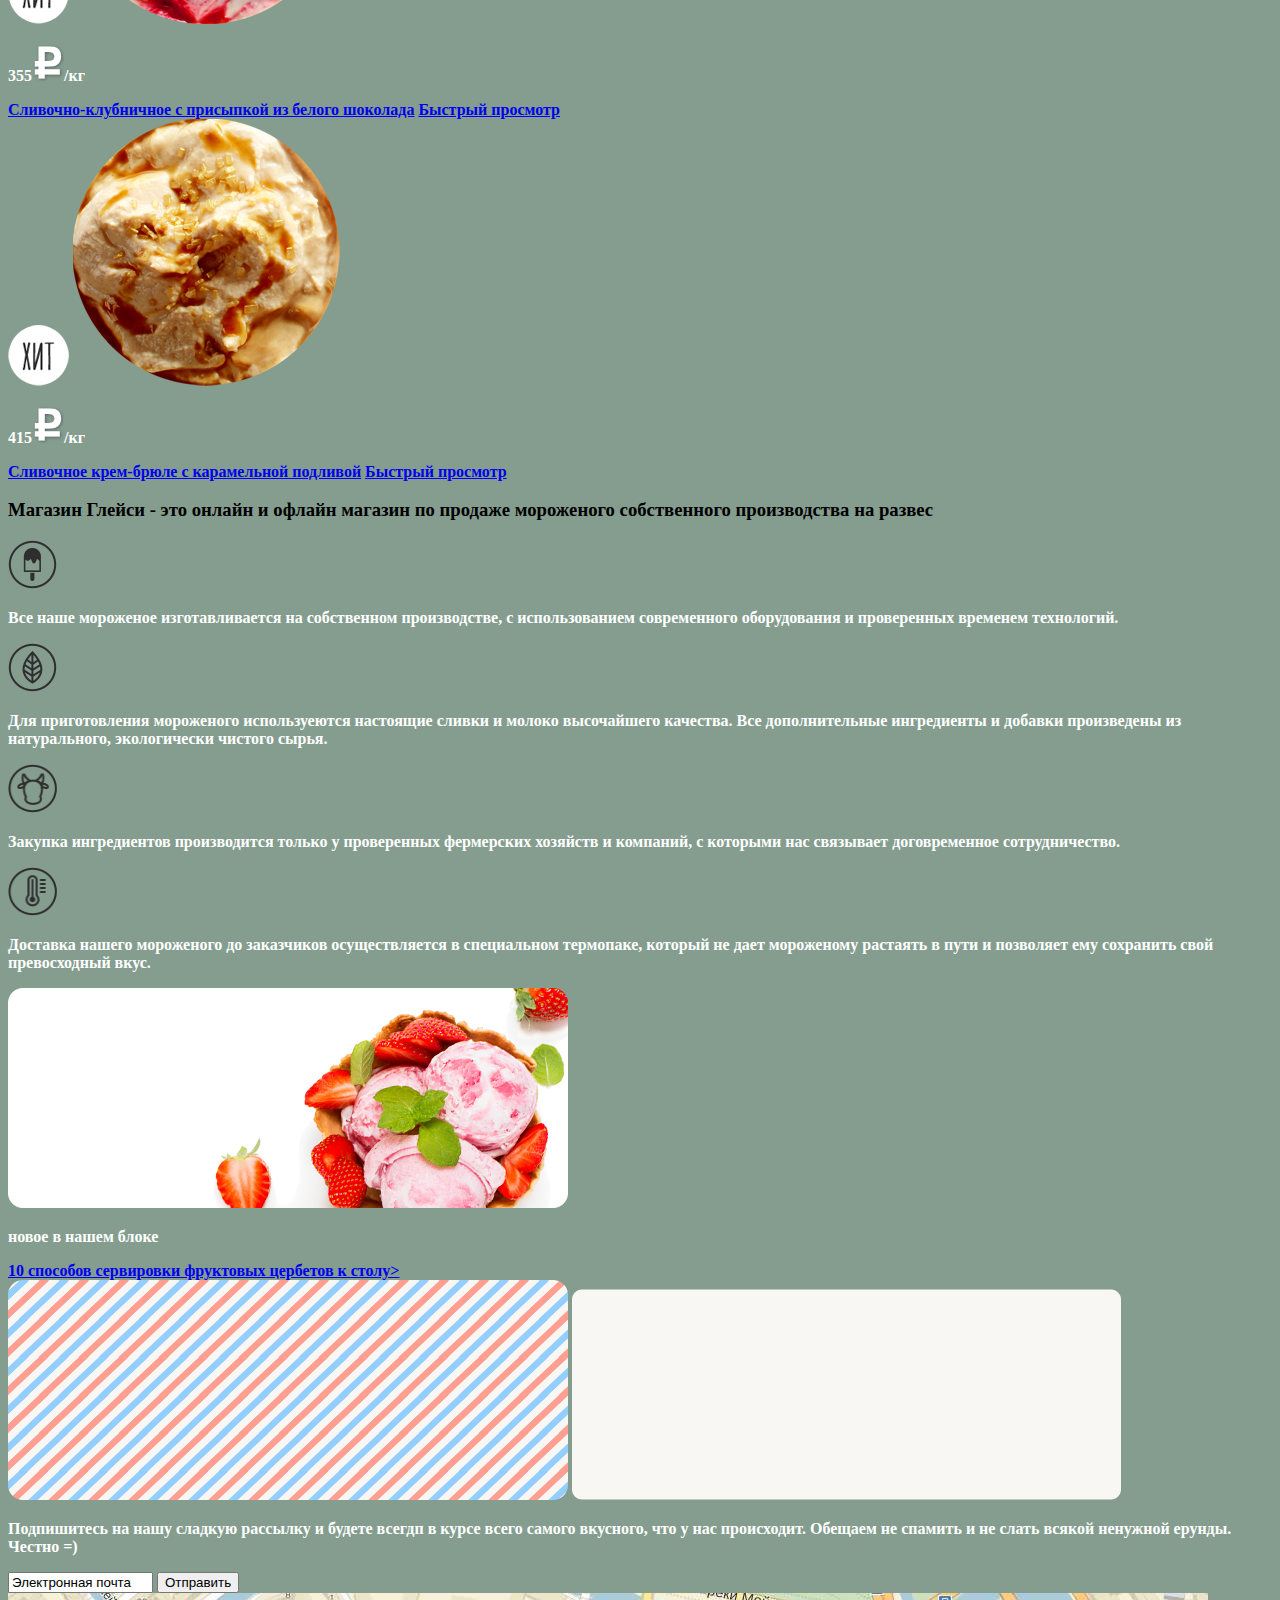
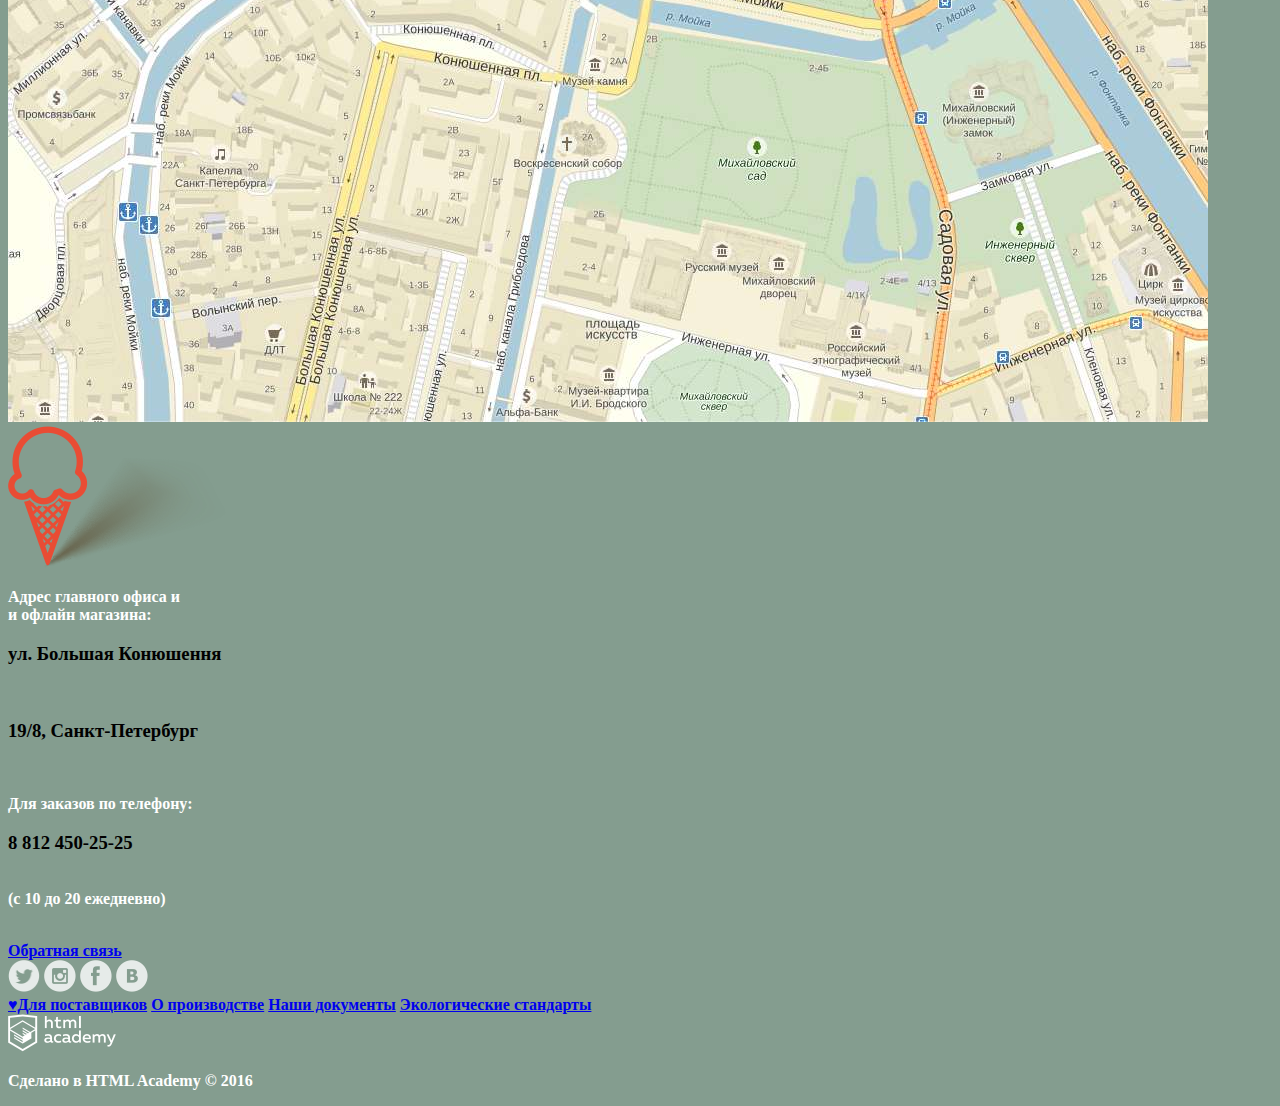
==== commit 283de68b: "ps" ====
--- a/index.html
+++ b/index.html
@@ -74,7 +74,7 @@
 			 </div>
 		</header>
      <div class="slider">
-     <img src="img/icecream.png" width="1890" height="1417">
+     <img src="img/icecream.png" width="1045" height="881">
      </div>
     <main class="container">
        <div class="main">
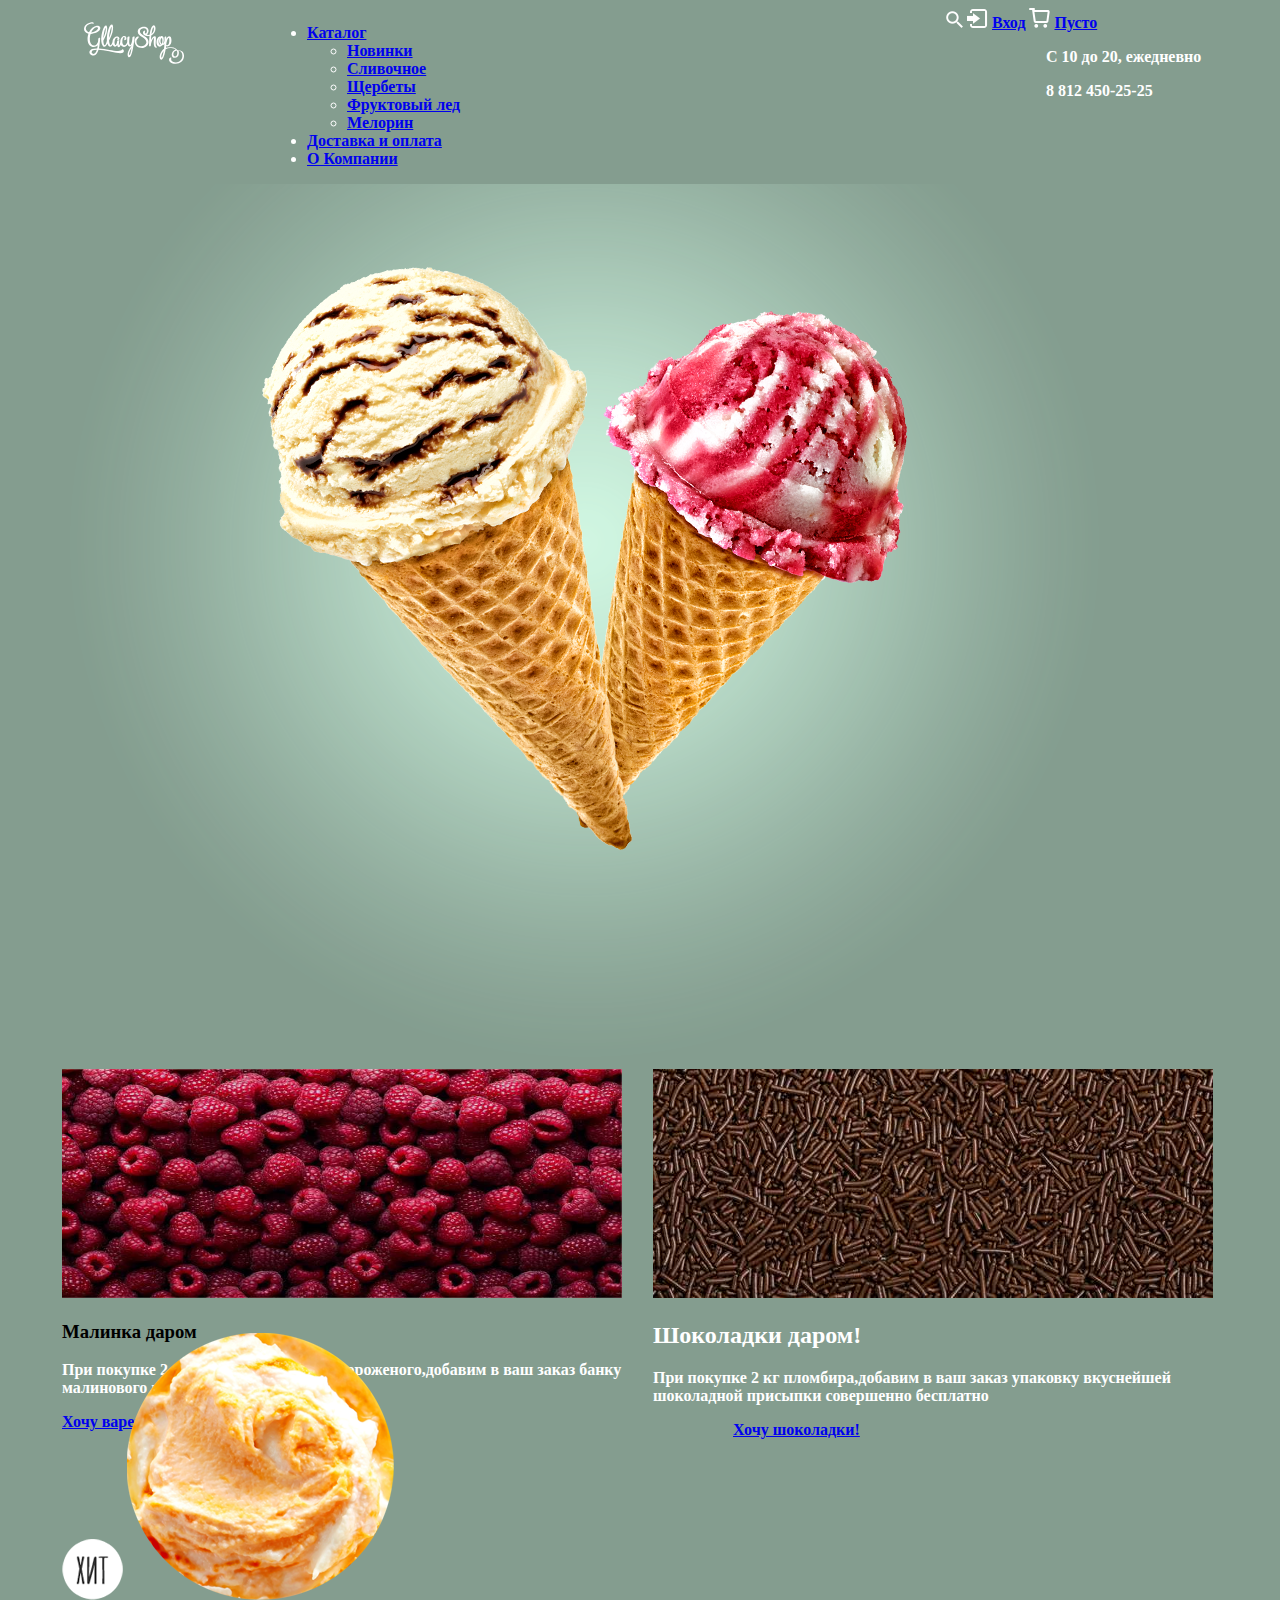
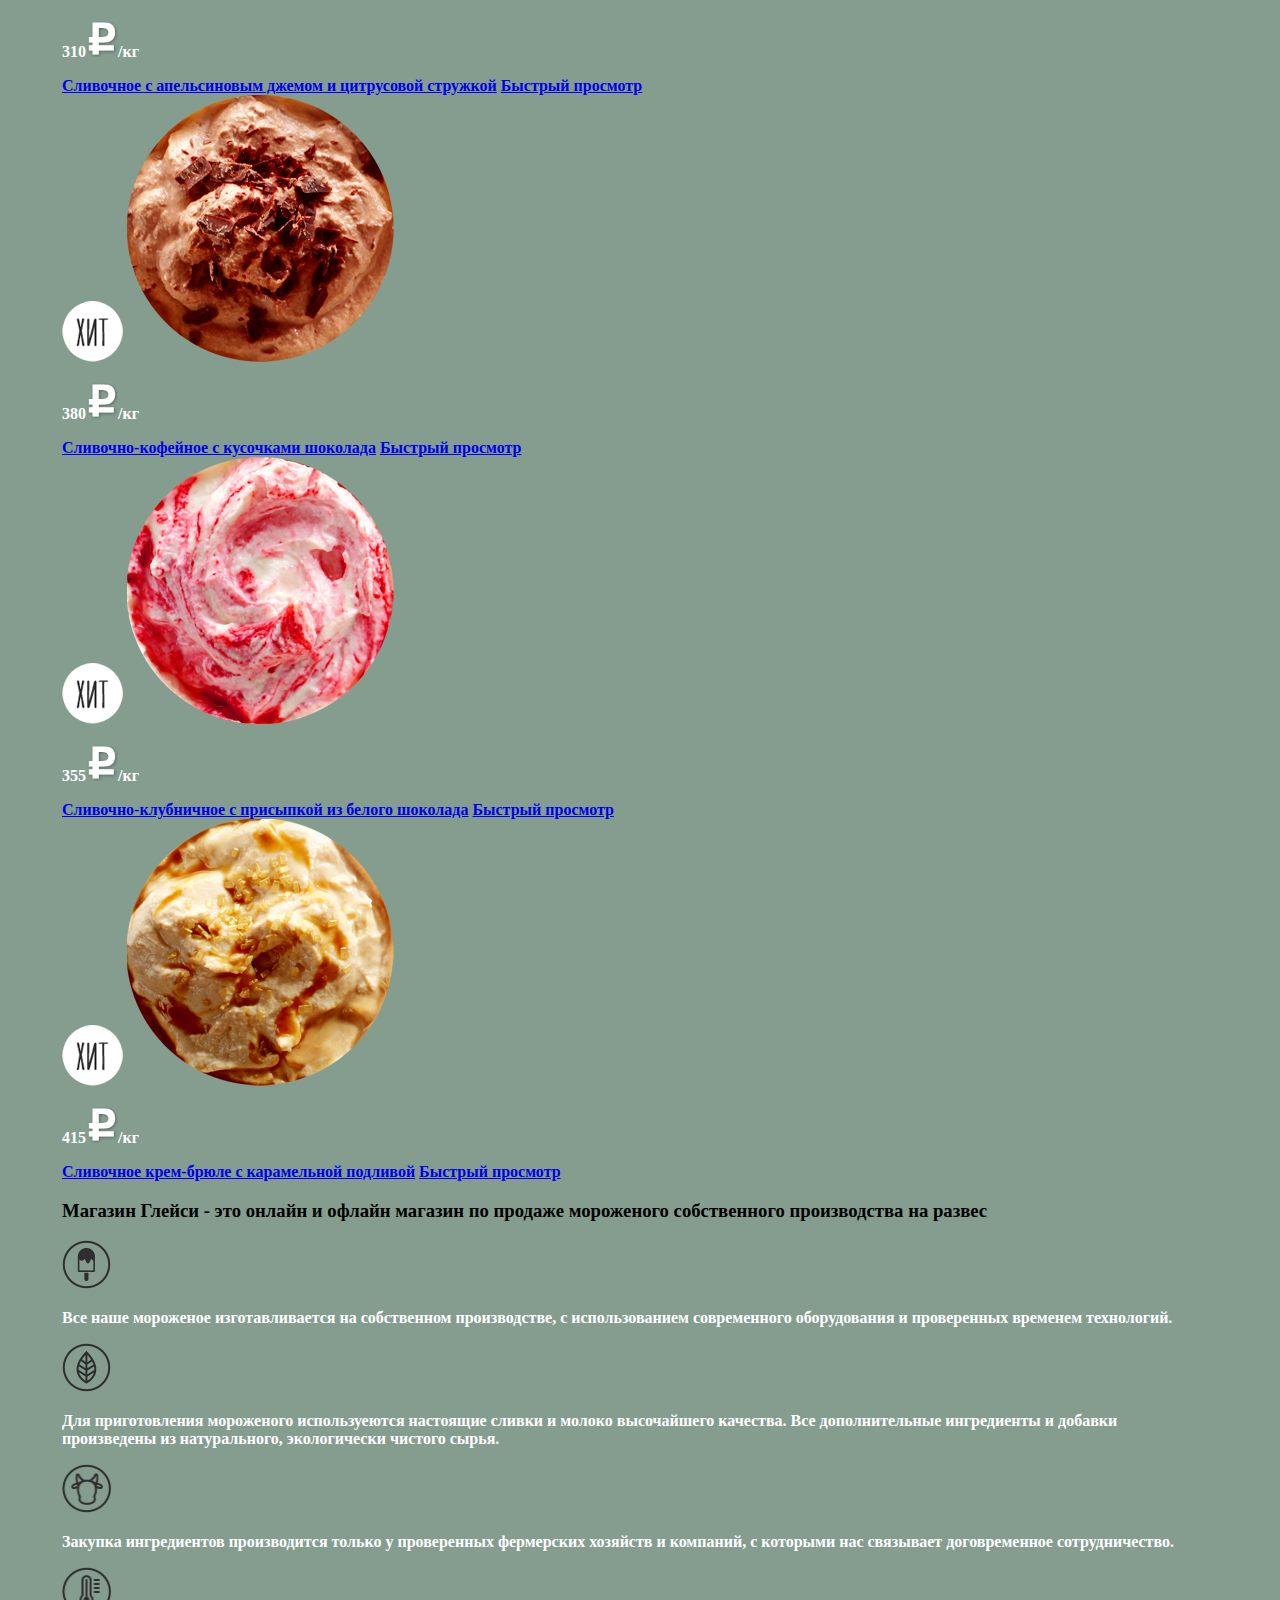
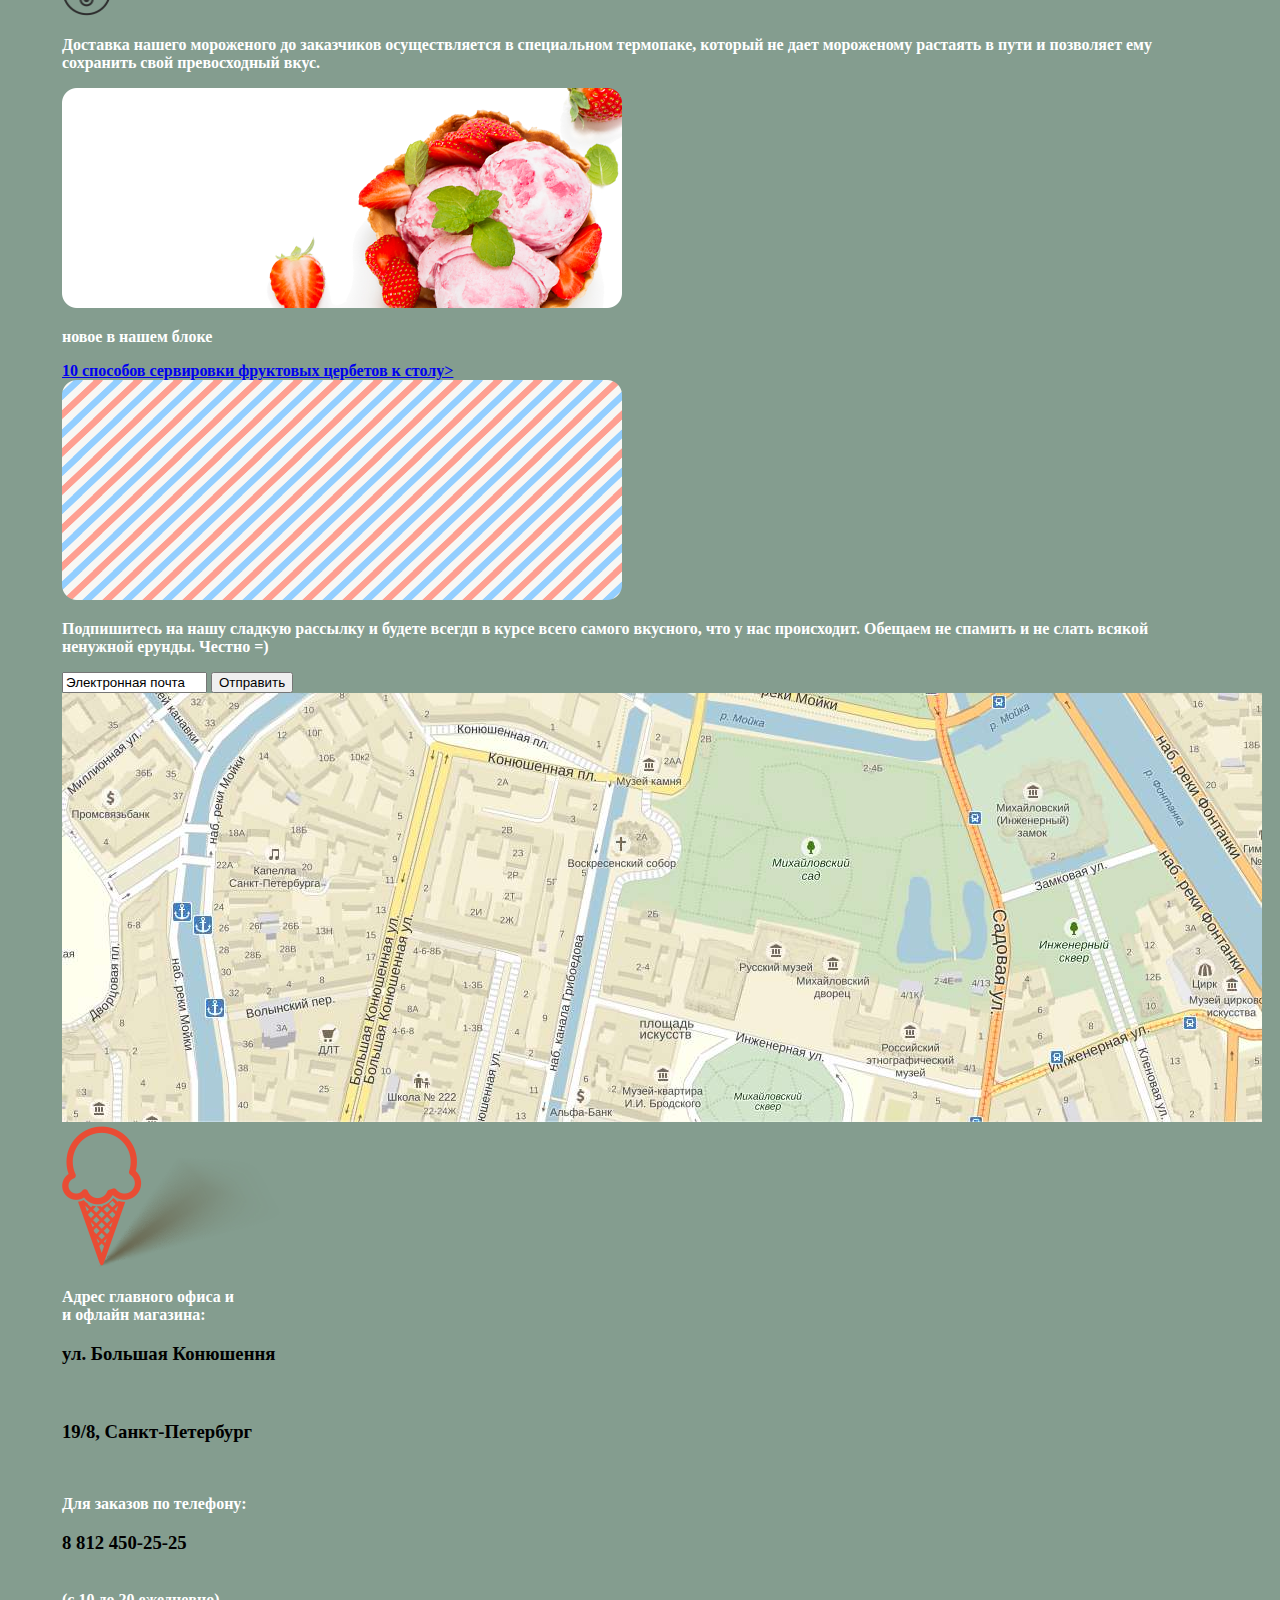
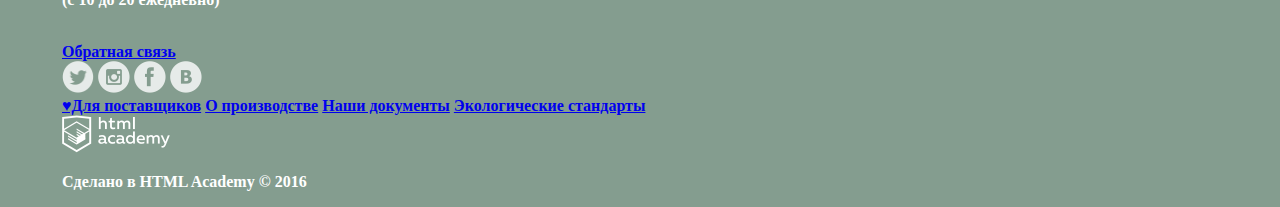
==== commit af587225: "сетки" ====
--- a/index.html
+++ b/index.html
@@ -6,7 +6,7 @@
   </head>
   <body>
      <header class="main-header">
-			  <div class="container">
+			  <div class="container clearfix">
 				  <div class="index-logo">
 						<link href="css/style.css" rel="stylesheet">
                         <img src="img/Logo.svg" width="100" height="50" alt="Глейси">
@@ -24,26 +24,26 @@
                             <li> <a href="#">Доставка и оплата</a></li>
 							<li> <a href="#">О Компании</a></li>							
 						</ul>											
-					</nav>
+          </nav>
 					<div>
-						<div>
-							<form>
+						<div class="user-block">
+							<!--<form>
               <input type="search" name="search" value="Что ищем?"> 
-              <input type="submit" value=Найти> 
+              <input type="submit" value=Найти>--> 
                             <img src="img/magnifier.png" width="17" height="17">
 						  </form>
                             <img src="img/entrance.png" width="21" height="19">
 							<a href="#">Вход</a>
                             <img src="img/busket.png" width="21" height="20">
-							<a class="basket"	href="#">Корзина</a>	
-						</div>
-						<div class="main-time-work">	
-						  <p class="time-work">C 10 до 20, ежедневно</p>
-						  <p class="tel-number">8 812 450-25-25</p>
-						</div>
+							<a class="basket"	href="#">Пусто</a>			 	
+						  <div class="time-work">
+                              <p>C 10 до 20, ежедневно</p>
+						      <p>8 812 450-25-25</p>
+                          </div>
+						<!--</div>
 						<div class="entrance">
 						    <form action="#" method="post">
-               <div class="entrance-one">
+                        <div class="entrance-one">
 					 				<lable>
                      <input type="text" id="login" value="Электронная почта"> 
 					      	</lable>
@@ -53,14 +53,14 @@
 						      <lable>
 						 	       <input type="submit" value="Войти">
 					 	      </lable>
-					     </div><!--так?-->
+               </div><!--так?
 							<a href="#">Забыли пароль?</a><br>
 							<a href="#">Новая регистрация</a>
-						</form><!-- эти ховеры не знал куда поставить вот решил сюда надеюсь что так-->
+						</form><!-- эти ховеры не знал куда поставить вот решил сюда надеюсь что так
 						</div>
 						<div class="feedback">
 							<h3>Мы обязательно вам ответим!</h3>
-							<a href="#" class="close">X</a><!-- я не знаю как этот крестик поставить решил что так-->
+							<a href="#" class="close">X</a><!-- я не знаю как этот крестик поставить решил что так
 							<form>
 							  <input type="text" value="Как вас зовут?"><br>
 								<input type="text" value="Ваша почта для ответа?"><br>
@@ -69,33 +69,33 @@
 						  </textarea><br>
 								<input type="submit" value="Отправить">
 							</form>	
-						</div>
-				  </div>
+						</div>-->
+				  </div >
 			 </div>
 		</header>
-     <div class="slider">
+     <div class="container slider">
      <img src="img/icecream.png" width="1045" height="881">
      </div>
     <main class="container">
-       <div class="main">
+       <div class="main clearfix">
 				<section class="top">
 					 <div class="main-left">
-                         <img src="img/crimsonbackground.png" width="560" height="229">
+                         <img src="img/crimsonbackground.jpg" width="560" height="229">
 						  <h3>Малинка даром</h3>
 						 <p>При покупке 2 кг любого фруктового мороженого,добавим в ваш заказ банку малинового варенья бесплатно</p>
 					   <a class="stock"href="#">Хочу варенье!</a>
 				   </div>
 					 <div class="main-right">
-                         <img src="img/chocolatebackground.png" width="560" height="229">
+                         <img src="img/chocolatebackground.jpg" width="560" height="229">
 				      <h2>Шоколадки даром!</h2>
 						  <p>При покупке 2 кг пломбира,добавим в ваш заказ упаковку вкуснейшей шоколадной присыпки совершенно бесплатно</p>
 				      <a class="stock"href="#">Хочу шоколадки!</a>
 				   </div>
 				</section>
+           </div>
 				<section class="product-wrapper">
 						<article class="product-item">
                                  <img src="img/hit.png"  width="61" height="61">
-								 <link href="css/style.css" rel="stylesheet">
                                  <img src="img/orange.png"  width="267" height="267">
 								 <p>310<img src="img/ruble.svg"  width="32" height="37">/кг</p>
 								 <a class="product-item" href="#">Сливочное с апельсиновым джемом и цитрусовой стружкой</a>	
@@ -103,7 +103,6 @@
 						</article>	
             <article class="product-item">
                                  <img src="img/hit.png"  width="61" height="61">
-								 <link href="css/style.css" rel="stylesheet">
                                  <img src="img/chocolate.png"  width="267" height="267">
 								 <p>380<img src="img/ruble.svg"  width="32" height="37">/кг</p>
 								 <a class="product-item" href="#">Сливочно-кофейное с кусочками шоколада</a>	
@@ -111,7 +110,6 @@
 						</article>
 						<article class="product-item">
                                  <img src="img/hit.png"  width="61" height="61">
-								 <link href="css/style.css" rel="stylesheet">
                                  <img src="img/strawberry.png" width="267" height="267">
 								 <p>355<img src="img/ruble.svg"  width="32" height="37">/кг</p>
 								 <a class="product-item" href="#">Сливочно-клубничное с присыпкой из белого шоколада</a>	
@@ -119,13 +117,12 @@
 						</article>
 						<article class="product-item">	
                                  <img src="img/hit.png"  width="61" height="61">
-								 <link href="css/style.css" rel="stylesheet">
                                  <img src="img/caramel.png" width="267" height="267">
 								 <p>415<img src="img/ruble.svg"  width="32" height="37">/кг</p>
 								 <a class="product-item" href="#">Сливочное крем-брюле с карамельной подливой</a>	 	
 							<a href="#">Быстрый просмотр</a>
 						</article>
-        </section>
+                </section>
 				<div class="interesting">
 			      <h3 class="interesting">Магазин Глейси - это онлайн и офлайн магазин по продаже мороженого собственного производства на развес</h3>
 					<div>
@@ -144,7 +141,8 @@
 						     <img src="img/thermometer.png" width="49" height="49">
 						     <p class="interesting">Доставка нашего мороженого до заказчиков            осуществляется в специальном термопаке, который не дает мороженому растаять в пути и позволяет ему                сохранить свой превосходный вкус.</p>
 					</div>
-        </div>
+           </div>
+    
 				<section class="main-bottom">
 						<div class="main-bottom-left">
                             <img src="img/strawberrybackground.png" width="560" height="220">
@@ -152,15 +150,17 @@
 							 <a href="#">10 способов сервировки фруктовых цербетов к столу></a> 	
 						</div>
 						<div class="main-bottom-right">
+                            <div>
                             <img src="img/postbackground.png" width="560" height="220">
-                            <img src="img/substrate.svg" width="549" height="211">
 							 <p>Подпишитесь на нашу сладкую рассылку и будете всегдп в курсе всего самого вкусного, что у нас происходит. Обещаем не спамить и не слать всякой ненужной ерунды. Честно =)</p>
 							 <form action="#" method="post"><!--отправить в ебеня))-->
 							 <input type="text" value="Электронная почта" size="15">		 
 							 <input type="submit" value="Отправить" size="5" name="send">
 							 </form>	
+                            </div>
+                            
                          </div>
-        </section>
+                </section>
            <div class="map">
            <img src="img/map.jpg" width="1200" height="429">
            </div>
--- a/css/style.css
+++ b/css/style.css
@@ -12,4 +12,87 @@
 h3 {
 font-weight: bold;
 color: black;
+}
+.main-header {
+min-height: 125px;
+}
+.container { 
+    width: 1151px;
+    padding-left: 22px;
+    padding-right: 27px;
+    margin: auto;
+}
+.index-logo {
+    min-height: 75px;
+    width: 153px;
+    padding-left: 22px;
+    padding-top: 10px;
+    padding-right: 30px;
+    float: left;   
+}
+.main-navigation {
+    min-height: 50px;
+    width: 350px;
+    float: left;
+}
+.user-block { 
+    min-height: 120px;
+    width: 267px;
+    float: right;
+    padding-left: 7px;
+}
+.time-work {
+  padding-left: 100px;  
+}
+.clearfix::after {
+  content: "";
+  display: table;
+  clear: both;
+}
+
+/*.entrance {
+    height: 215px;
+    width: 277px;
+    padding: 20px 20px 20px 20px;
+    margin-top: 60px;
+    margin-right: 150px;
+    
+}
+.feedback {
+    min-height: 455px;
+    margin: auto;
+    margin-top: 340px;
+    width: 477;
+}*/
+.main {
+    margin-bottom: 35px;
+}
+.top {
+    
+}
+.container .slider {
+    margin-left: auto;
+    margin-right: auto;
+    height: 881px;
+    width: 1045px;
+}
+.main-left {
+    width: 560px;
+    height: 229px;
+    float: left;
+    margin-right: 20px;
+}
+.main-right {
+    width: 560px;
+    height: 229px;
+    float: right;
+}
+.main-right .stock {
+    padding-right: 71px;
+    padding-left: 80px;
+    padding-top: 100px;
+    padding-bottom: 141px;
+}
+.product-wrapper {
+    
 }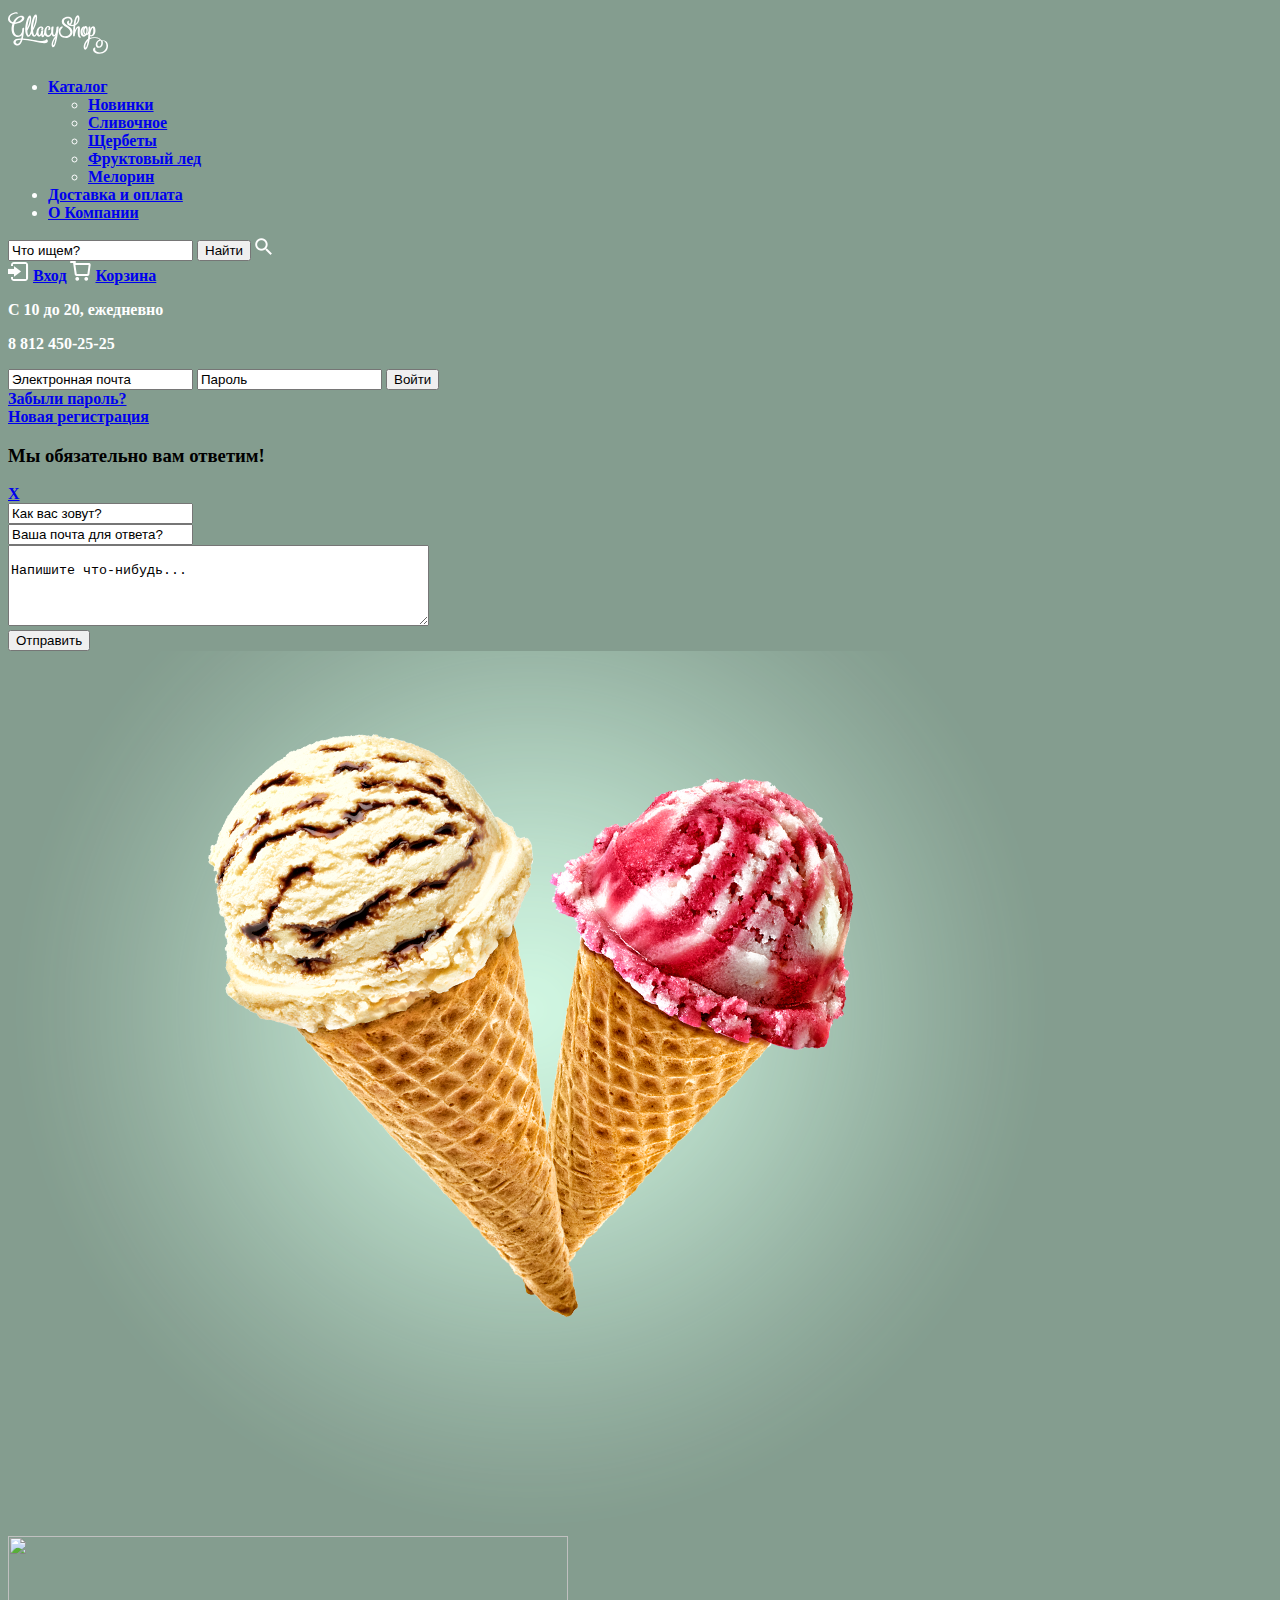
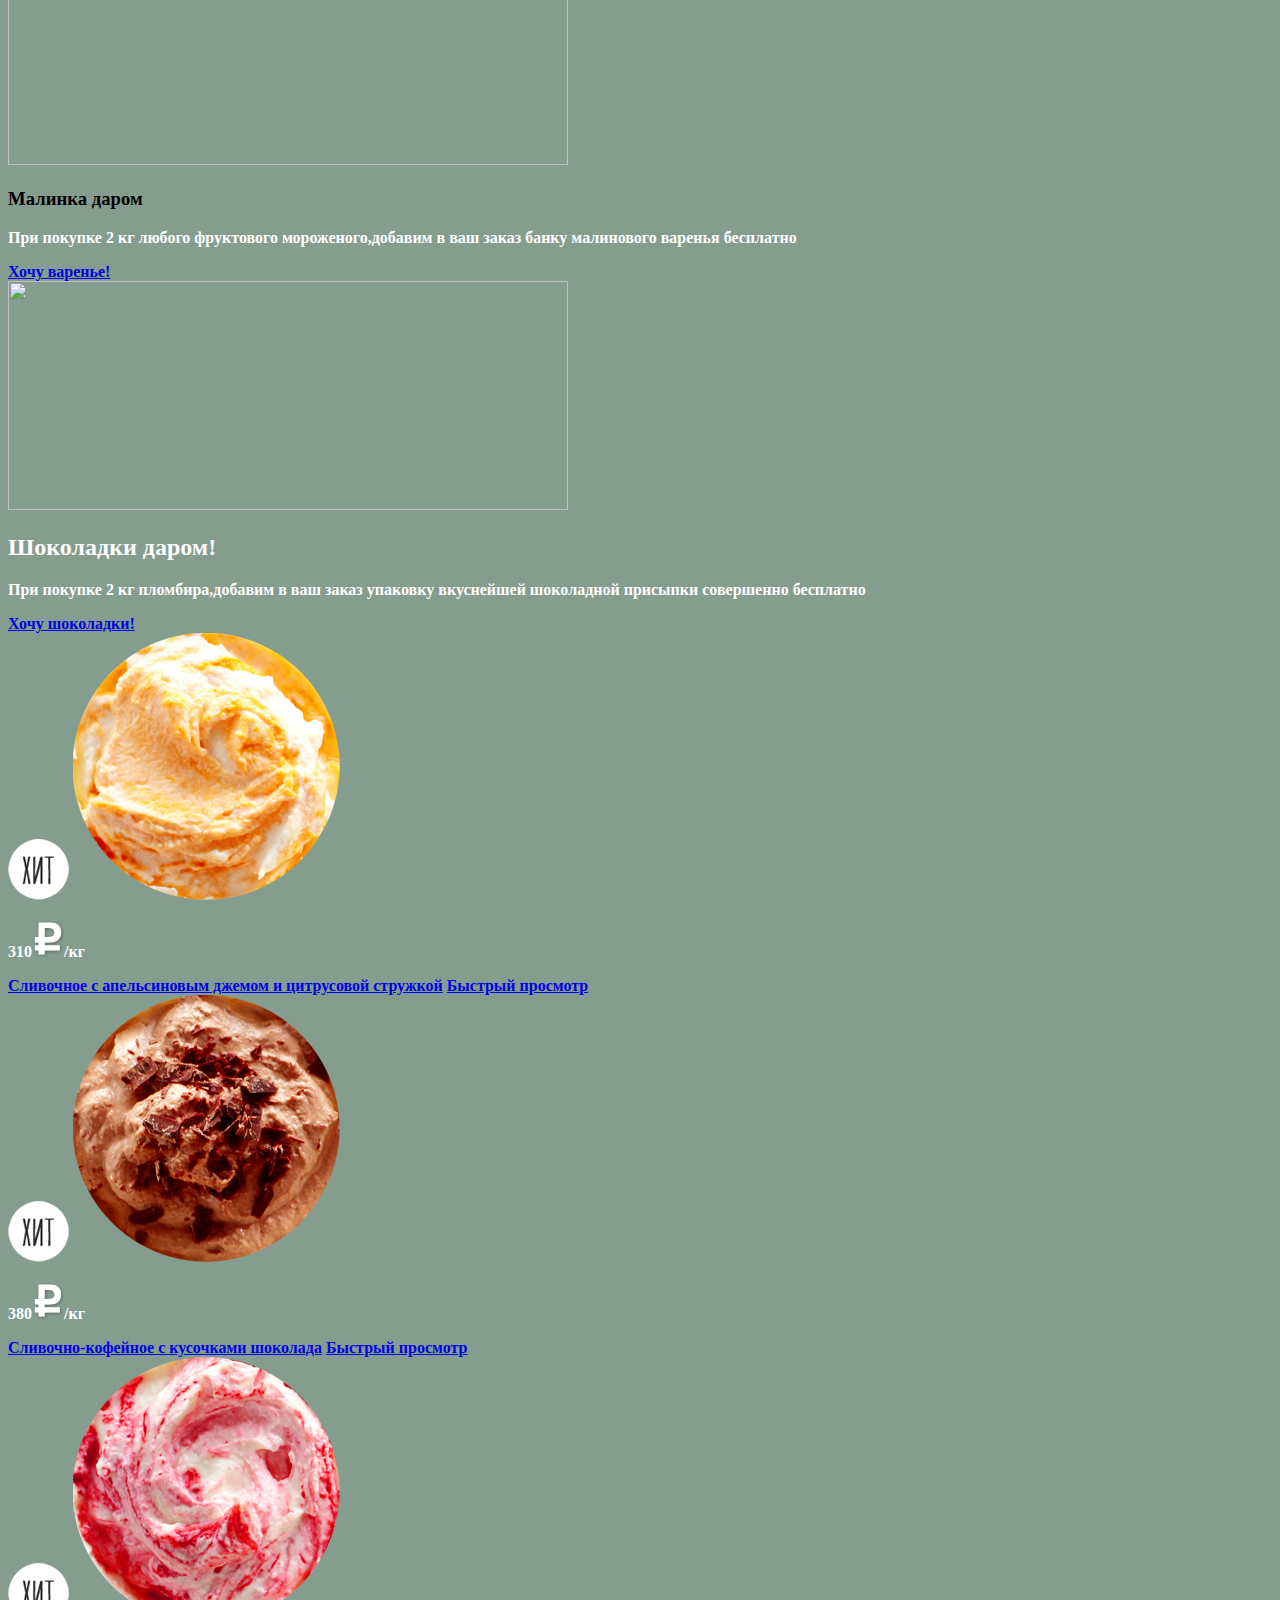
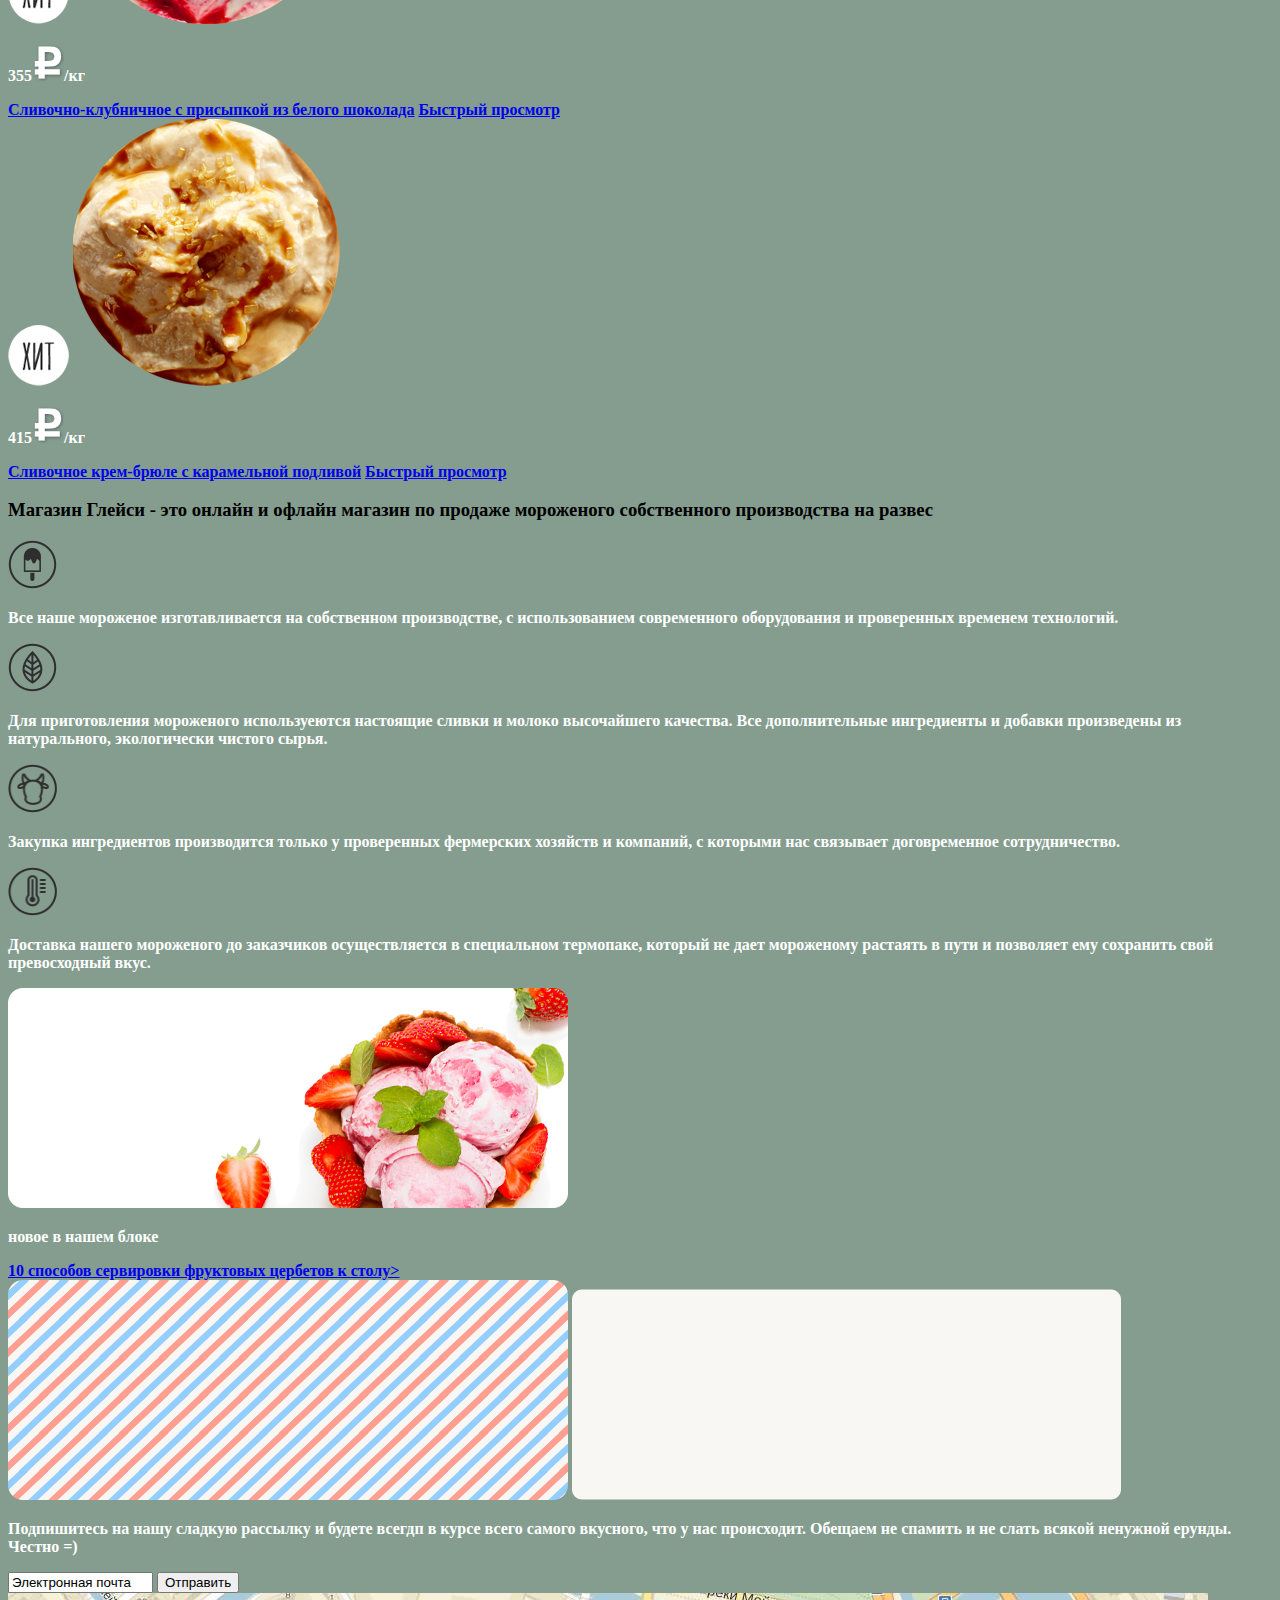
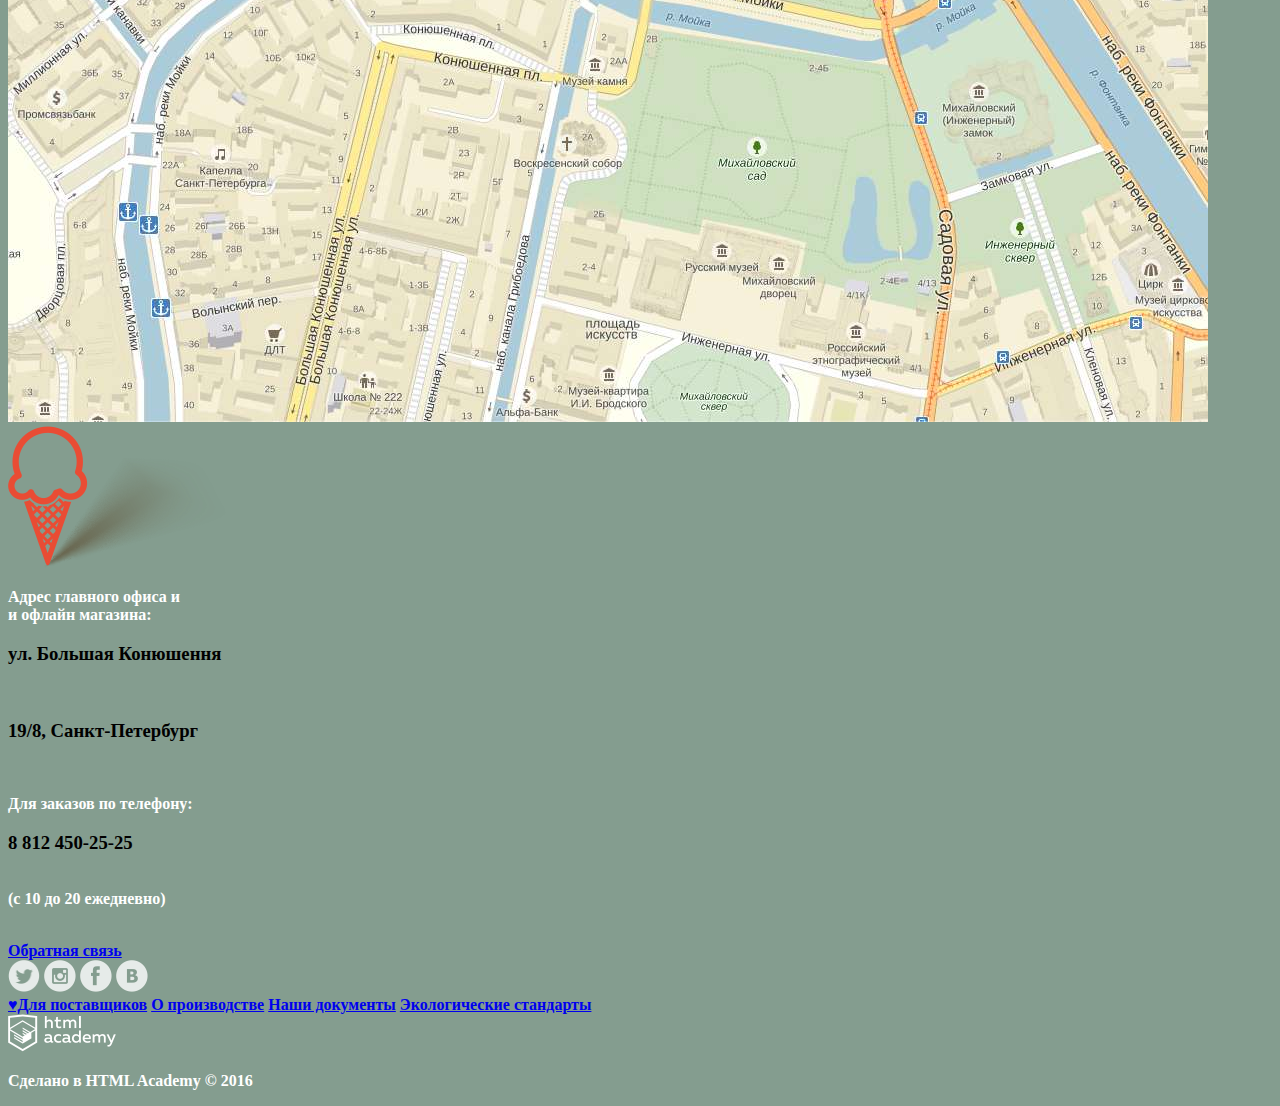
==== commit a69e2cc5: "Merge remote-tracking branch 'htmlacademy-htmlcss/master'" ====
--- a/index.html
+++ b/index.html
@@ -6,7 +6,7 @@
   </head>
   <body>
      <header class="main-header">
-			  <div class="container clearfix">
+			  <div class="container">
 				  <div class="index-logo">
 						<link href="css/style.css" rel="stylesheet">
                         <img src="img/Logo.svg" width="100" height="50" alt="Глейси">
@@ -24,26 +24,26 @@
                             <li> <a href="#">Доставка и оплата</a></li>
 							<li> <a href="#">О Компании</a></li>							
 						</ul>											
-          </nav>
+					</nav>
 					<div>
-						<div class="user-block">
-							<!--<form>
+						<div>
+							<form>
               <input type="search" name="search" value="Что ищем?"> 
-              <input type="submit" value=Найти>--> 
+              <input type="submit" value=Найти> 
                             <img src="img/magnifier.png" width="17" height="17">
 						  </form>
                             <img src="img/entrance.png" width="21" height="19">
 							<a href="#">Вход</a>
                             <img src="img/busket.png" width="21" height="20">
-							<a class="basket"	href="#">Пусто</a>			 	
-						  <div class="time-work">
-                              <p>C 10 до 20, ежедневно</p>
-						      <p>8 812 450-25-25</p>
-                          </div>
-						<!--</div>
+							<a class="basket"	href="#">Корзина</a>	
+						</div>
+						<div class="main-time-work">	
+						  <p class="time-work">C 10 до 20, ежедневно</p>
+						  <p class="tel-number">8 812 450-25-25</p>
+						</div>
 						<div class="entrance">
 						    <form action="#" method="post">
-                        <div class="entrance-one">
+               <div class="entrance-one">
 					 				<lable>
                      <input type="text" id="login" value="Электронная почта"> 
 					      	</lable>
@@ -53,14 +53,14 @@
 						      <lable>
 						 	       <input type="submit" value="Войти">
 					 	      </lable>
-               </div><!--так?
+					     </div><!--так?-->
 							<a href="#">Забыли пароль?</a><br>
 							<a href="#">Новая регистрация</a>
-						</form><!-- эти ховеры не знал куда поставить вот решил сюда надеюсь что так
+						</form><!-- эти ховеры не знал куда поставить вот решил сюда надеюсь что так-->
 						</div>
 						<div class="feedback">
 							<h3>Мы обязательно вам ответим!</h3>
-							<a href="#" class="close">X</a><!-- я не знаю как этот крестик поставить решил что так
+							<a href="#" class="close">X</a><!-- я не знаю как этот крестик поставить решил что так-->
 							<form>
 							  <input type="text" value="Как вас зовут?"><br>
 								<input type="text" value="Ваша почта для ответа?"><br>
@@ -69,33 +69,33 @@
 						  </textarea><br>
 								<input type="submit" value="Отправить">
 							</form>	
-						</div>-->
-				  </div >
+						</div>
+				  </div>
 			 </div>
 		</header>
-     <div class="container slider">
+     <div class="slider">
      <img src="img/icecream.png" width="1045" height="881">
      </div>
     <main class="container">
-       <div class="main clearfix">
+       <div class="main">
 				<section class="top">
 					 <div class="main-left">
-                         <img src="img/crimsonbackground.jpg" width="560" height="229">
+                         <img src="img/crimsonbackground.png" width="560" height="229">
 						  <h3>Малинка даром</h3>
 						 <p>При покупке 2 кг любого фруктового мороженого,добавим в ваш заказ банку малинового варенья бесплатно</p>
 					   <a class="stock"href="#">Хочу варенье!</a>
 				   </div>
 					 <div class="main-right">
-                         <img src="img/chocolatebackground.jpg" width="560" height="229">
+                         <img src="img/chocolatebackground.png" width="560" height="229">
 				      <h2>Шоколадки даром!</h2>
 						  <p>При покупке 2 кг пломбира,добавим в ваш заказ упаковку вкуснейшей шоколадной присыпки совершенно бесплатно</p>
 				      <a class="stock"href="#">Хочу шоколадки!</a>
 				   </div>
 				</section>
-           </div>
 				<section class="product-wrapper">
 						<article class="product-item">
                                  <img src="img/hit.png"  width="61" height="61">
+								 <link href="css/style.css" rel="stylesheet">
                                  <img src="img/orange.png"  width="267" height="267">
 								 <p>310<img src="img/ruble.svg"  width="32" height="37">/кг</p>
 								 <a class="product-item" href="#">Сливочное с апельсиновым джемом и цитрусовой стружкой</a>	
@@ -103,6 +103,7 @@
 						</article>	
             <article class="product-item">
                                  <img src="img/hit.png"  width="61" height="61">
+								 <link href="css/style.css" rel="stylesheet">
                                  <img src="img/chocolate.png"  width="267" height="267">
 								 <p>380<img src="img/ruble.svg"  width="32" height="37">/кг</p>
 								 <a class="product-item" href="#">Сливочно-кофейное с кусочками шоколада</a>	
@@ -110,6 +111,7 @@
 						</article>
 						<article class="product-item">
                                  <img src="img/hit.png"  width="61" height="61">
+								 <link href="css/style.css" rel="stylesheet">
                                  <img src="img/strawberry.png" width="267" height="267">
 								 <p>355<img src="img/ruble.svg"  width="32" height="37">/кг</p>
 								 <a class="product-item" href="#">Сливочно-клубничное с присыпкой из белого шоколада</a>	
@@ -117,12 +119,13 @@
 						</article>
 						<article class="product-item">	
                                  <img src="img/hit.png"  width="61" height="61">
+								 <link href="css/style.css" rel="stylesheet">
                                  <img src="img/caramel.png" width="267" height="267">
 								 <p>415<img src="img/ruble.svg"  width="32" height="37">/кг</p>
 								 <a class="product-item" href="#">Сливочное крем-брюле с карамельной подливой</a>	 	
 							<a href="#">Быстрый просмотр</a>
 						</article>
-                </section>
+        </section>
 				<div class="interesting">
 			      <h3 class="interesting">Магазин Глейси - это онлайн и офлайн магазин по продаже мороженого собственного производства на развес</h3>
 					<div>
@@ -141,8 +144,7 @@
 						     <img src="img/thermometer.png" width="49" height="49">
 						     <p class="interesting">Доставка нашего мороженого до заказчиков            осуществляется в специальном термопаке, который не дает мороженому растаять в пути и позволяет ему                сохранить свой превосходный вкус.</p>
 					</div>
-           </div>
-    
+        </div>
 				<section class="main-bottom">
 						<div class="main-bottom-left">
                             <img src="img/strawberrybackground.png" width="560" height="220">
@@ -150,17 +152,15 @@
 							 <a href="#">10 способов сервировки фруктовых цербетов к столу></a> 	
 						</div>
 						<div class="main-bottom-right">
-                            <div>
                             <img src="img/postbackground.png" width="560" height="220">
+                            <img src="img/substrate.svg" width="549" height="211">
 							 <p>Подпишитесь на нашу сладкую рассылку и будете всегдп в курсе всего самого вкусного, что у нас происходит. Обещаем не спамить и не слать всякой ненужной ерунды. Честно =)</p>
 							 <form action="#" method="post"><!--отправить в ебеня))-->
 							 <input type="text" value="Электронная почта" size="15">		 
 							 <input type="submit" value="Отправить" size="5" name="send">
 							 </form>	
-                            </div>
-                            
                          </div>
-                </section>
+        </section>
            <div class="map">
            <img src="img/map.jpg" width="1200" height="429">
            </div>
--- a/css/style.css
+++ b/css/style.css
@@ -12,87 +12,4 @@
 h3 {
 font-weight: bold;
 color: black;
-}
-.main-header {
-min-height: 125px;
-}
-.container { 
-    width: 1151px;
-    padding-left: 22px;
-    padding-right: 27px;
-    margin: auto;
-}
-.index-logo {
-    min-height: 75px;
-    width: 153px;
-    padding-left: 22px;
-    padding-top: 10px;
-    padding-right: 30px;
-    float: left;   
-}
-.main-navigation {
-    min-height: 50px;
-    width: 350px;
-    float: left;
-}
-.user-block { 
-    min-height: 120px;
-    width: 267px;
-    float: right;
-    padding-left: 7px;
-}
-.time-work {
-  padding-left: 100px;  
-}
-.clearfix::after {
-  content: "";
-  display: table;
-  clear: both;
-}
-
-/*.entrance {
-    height: 215px;
-    width: 277px;
-    padding: 20px 20px 20px 20px;
-    margin-top: 60px;
-    margin-right: 150px;
-    
-}
-.feedback {
-    min-height: 455px;
-    margin: auto;
-    margin-top: 340px;
-    width: 477;
-}*/
-.main {
-    margin-bottom: 35px;
-}
-.top {
-    
-}
-.container .slider {
-    margin-left: auto;
-    margin-right: auto;
-    height: 881px;
-    width: 1045px;
-}
-.main-left {
-    width: 560px;
-    height: 229px;
-    float: left;
-    margin-right: 20px;
-}
-.main-right {
-    width: 560px;
-    height: 229px;
-    float: right;
-}
-.main-right .stock {
-    padding-right: 71px;
-    padding-left: 80px;
-    padding-top: 100px;
-    padding-bottom: 141px;
-}
-.product-wrapper {
-    
 }--- a/css/style.css
+++ b/css/style.css
@@ -12,87 +12,4 @@
 h3 {
 font-weight: bold;
 color: black;
-}
-.main-header {
-min-height: 125px;
-}
-.container { 
-    width: 1151px;
-    padding-left: 22px;
-    padding-right: 27px;
-    margin: auto;
-}
-.index-logo {
-    min-height: 75px;
-    width: 153px;
-    padding-left: 22px;
-    padding-top: 10px;
-    padding-right: 30px;
-    float: left;   
-}
-.main-navigation {
-    min-height: 50px;
-    width: 350px;
-    float: left;
-}
-.user-block { 
-    min-height: 120px;
-    width: 267px;
-    float: right;
-    padding-left: 7px;
-}
-.time-work {
-  padding-left: 100px;  
-}
-.clearfix::after {
-  content: "";
-  display: table;
-  clear: both;
-}
-
-/*.entrance {
-    height: 215px;
-    width: 277px;
-    padding: 20px 20px 20px 20px;
-    margin-top: 60px;
-    margin-right: 150px;
-    
-}
-.feedback {
-    min-height: 455px;
-    margin: auto;
-    margin-top: 340px;
-    width: 477;
-}*/
-.main {
-    margin-bottom: 35px;
-}
-.top {
-    
-}
-.container .slider {
-    margin-left: auto;
-    margin-right: auto;
-    height: 881px;
-    width: 1045px;
-}
-.main-left {
-    width: 560px;
-    height: 229px;
-    float: left;
-    margin-right: 20px;
-}
-.main-right {
-    width: 560px;
-    height: 229px;
-    float: right;
-}
-.main-right .stock {
-    padding-right: 71px;
-    padding-left: 80px;
-    padding-top: 100px;
-    padding-bottom: 141px;
-}
-.product-wrapper {
-    
 }--- a/css/style.css
+++ b/css/style.css
@@ -12,87 +12,4 @@
 h3 {
 font-weight: bold;
 color: black;
-}
-.main-header {
-min-height: 125px;
-}
-.container { 
-    width: 1151px;
-    padding-left: 22px;
-    padding-right: 27px;
-    margin: auto;
-}
-.index-logo {
-    min-height: 75px;
-    width: 153px;
-    padding-left: 22px;
-    padding-top: 10px;
-    padding-right: 30px;
-    float: left;   
-}
-.main-navigation {
-    min-height: 50px;
-    width: 350px;
-    float: left;
-}
-.user-block { 
-    min-height: 120px;
-    width: 267px;
-    float: right;
-    padding-left: 7px;
-}
-.time-work {
-  padding-left: 100px;  
-}
-.clearfix::after {
-  content: "";
-  display: table;
-  clear: both;
-}
-
-/*.entrance {
-    height: 215px;
-    width: 277px;
-    padding: 20px 20px 20px 20px;
-    margin-top: 60px;
-    margin-right: 150px;
-    
-}
-.feedback {
-    min-height: 455px;
-    margin: auto;
-    margin-top: 340px;
-    width: 477;
-}*/
-.main {
-    margin-bottom: 35px;
-}
-.top {
-    
-}
-.container .slider {
-    margin-left: auto;
-    margin-right: auto;
-    height: 881px;
-    width: 1045px;
-}
-.main-left {
-    width: 560px;
-    height: 229px;
-    float: left;
-    margin-right: 20px;
-}
-.main-right {
-    width: 560px;
-    height: 229px;
-    float: right;
-}
-.main-right .stock {
-    padding-right: 71px;
-    padding-left: 80px;
-    padding-top: 100px;
-    padding-bottom: 141px;
-}
-.product-wrapper {
-    
 }--- a/css/style.css
+++ b/css/style.css
@@ -12,87 +12,4 @@
 h3 {
 font-weight: bold;
 color: black;
-}
-.main-header {
-min-height: 125px;
-}
-.container { 
-    width: 1151px;
-    padding-left: 22px;
-    padding-right: 27px;
-    margin: auto;
-}
-.index-logo {
-    min-height: 75px;
-    width: 153px;
-    padding-left: 22px;
-    padding-top: 10px;
-    padding-right: 30px;
-    float: left;   
-}
-.main-navigation {
-    min-height: 50px;
-    width: 350px;
-    float: left;
-}
-.user-block { 
-    min-height: 120px;
-    width: 267px;
-    float: right;
-    padding-left: 7px;
-}
-.time-work {
-  padding-left: 100px;  
-}
-.clearfix::after {
-  content: "";
-  display: table;
-  clear: both;
-}
-
-/*.entrance {
-    height: 215px;
-    width: 277px;
-    padding: 20px 20px 20px 20px;
-    margin-top: 60px;
-    margin-right: 150px;
-    
-}
-.feedback {
-    min-height: 455px;
-    margin: auto;
-    margin-top: 340px;
-    width: 477;
-}*/
-.main {
-    margin-bottom: 35px;
-}
-.top {
-    
-}
-.container .slider {
-    margin-left: auto;
-    margin-right: auto;
-    height: 881px;
-    width: 1045px;
-}
-.main-left {
-    width: 560px;
-    height: 229px;
-    float: left;
-    margin-right: 20px;
-}
-.main-right {
-    width: 560px;
-    height: 229px;
-    float: right;
-}
-.main-right .stock {
-    padding-right: 71px;
-    padding-left: 80px;
-    padding-top: 100px;
-    padding-bottom: 141px;
-}
-.product-wrapper {
-    
 }--- a/css/style.css
+++ b/css/style.css
@@ -12,87 +12,4 @@
 h3 {
 font-weight: bold;
 color: black;
-}
-.main-header {
-min-height: 125px;
-}
-.container { 
-    width: 1151px;
-    padding-left: 22px;
-    padding-right: 27px;
-    margin: auto;
-}
-.index-logo {
-    min-height: 75px;
-    width: 153px;
-    padding-left: 22px;
-    padding-top: 10px;
-    padding-right: 30px;
-    float: left;   
-}
-.main-navigation {
-    min-height: 50px;
-    width: 350px;
-    float: left;
-}
-.user-block { 
-    min-height: 120px;
-    width: 267px;
-    float: right;
-    padding-left: 7px;
-}
-.time-work {
-  padding-left: 100px;  
-}
-.clearfix::after {
-  content: "";
-  display: table;
-  clear: both;
-}
-
-/*.entrance {
-    height: 215px;
-    width: 277px;
-    padding: 20px 20px 20px 20px;
-    margin-top: 60px;
-    margin-right: 150px;
-    
-}
-.feedback {
-    min-height: 455px;
-    margin: auto;
-    margin-top: 340px;
-    width: 477;
-}*/
-.main {
-    margin-bottom: 35px;
-}
-.top {
-    
-}
-.container .slider {
-    margin-left: auto;
-    margin-right: auto;
-    height: 881px;
-    width: 1045px;
-}
-.main-left {
-    width: 560px;
-    height: 229px;
-    float: left;
-    margin-right: 20px;
-}
-.main-right {
-    width: 560px;
-    height: 229px;
-    float: right;
-}
-.main-right .stock {
-    padding-right: 71px;
-    padding-left: 80px;
-    padding-top: 100px;
-    padding-bottom: 141px;
-}
-.product-wrapper {
-    
 }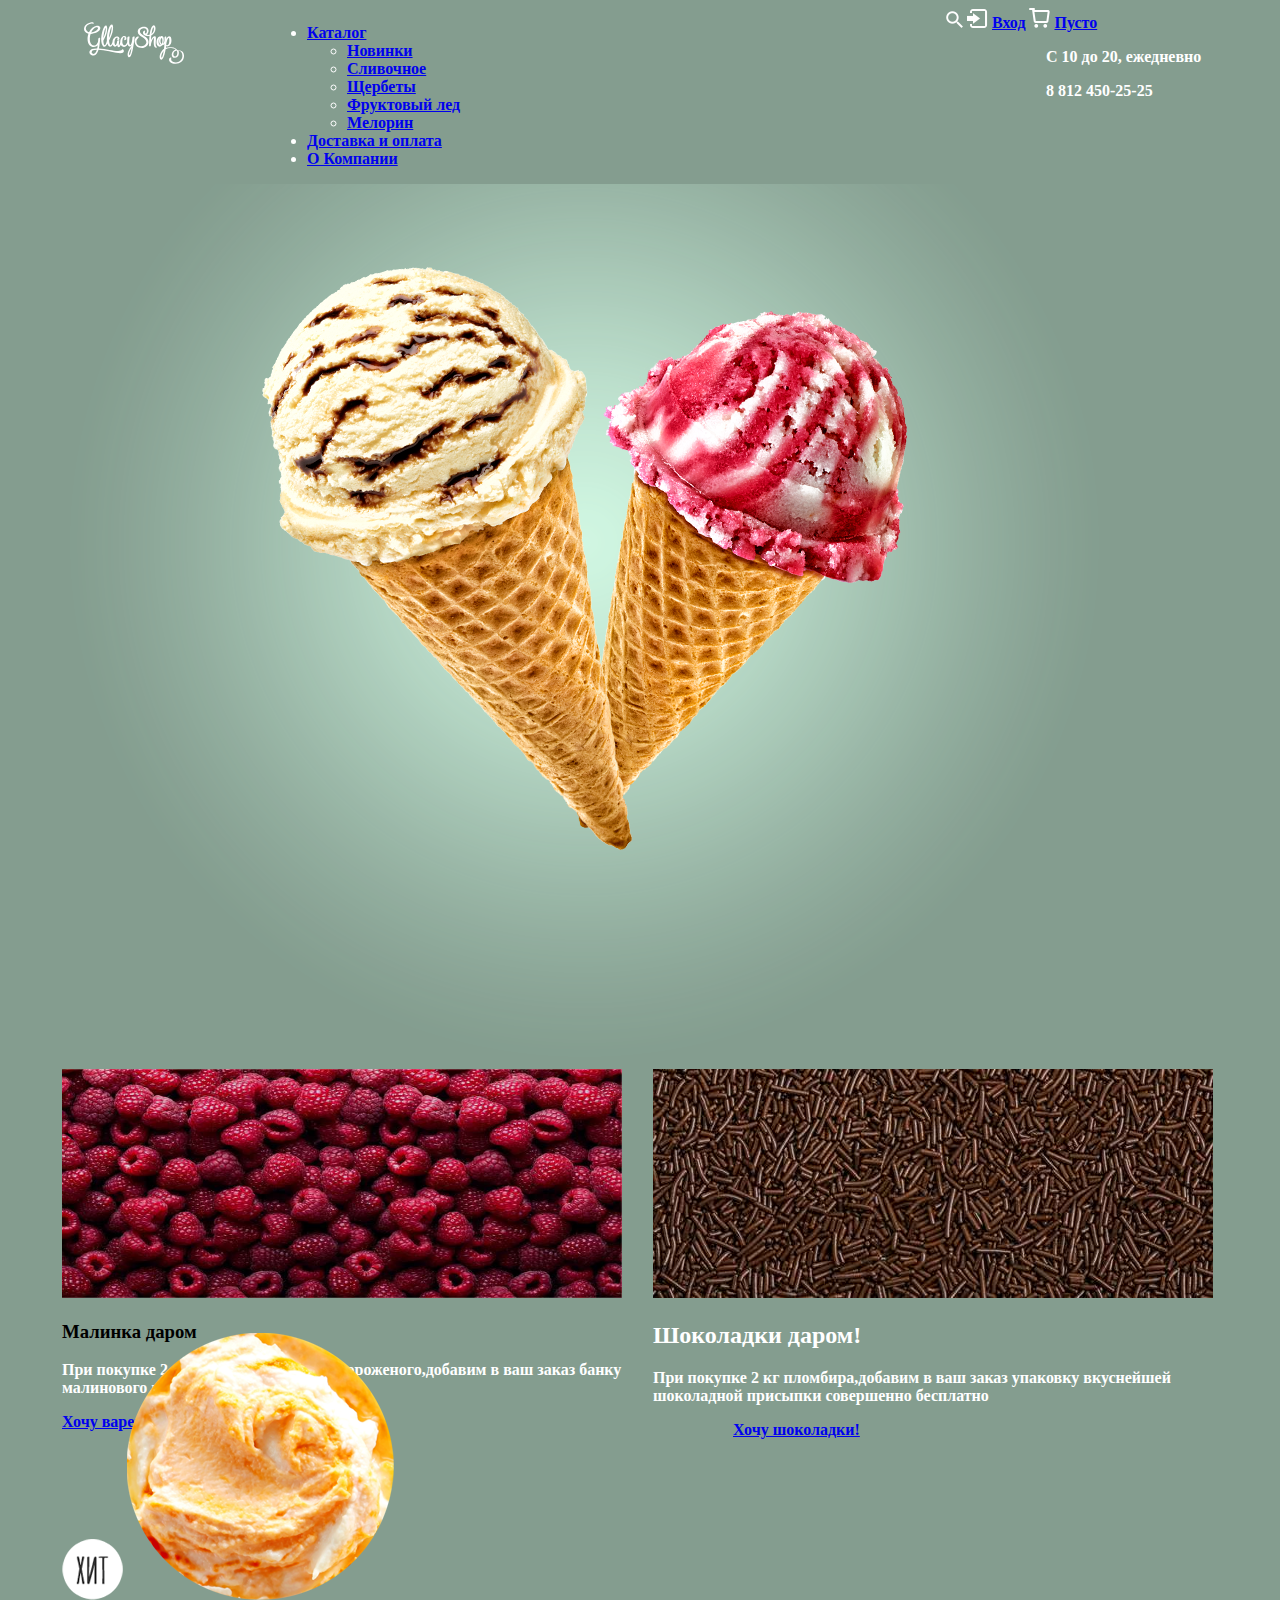
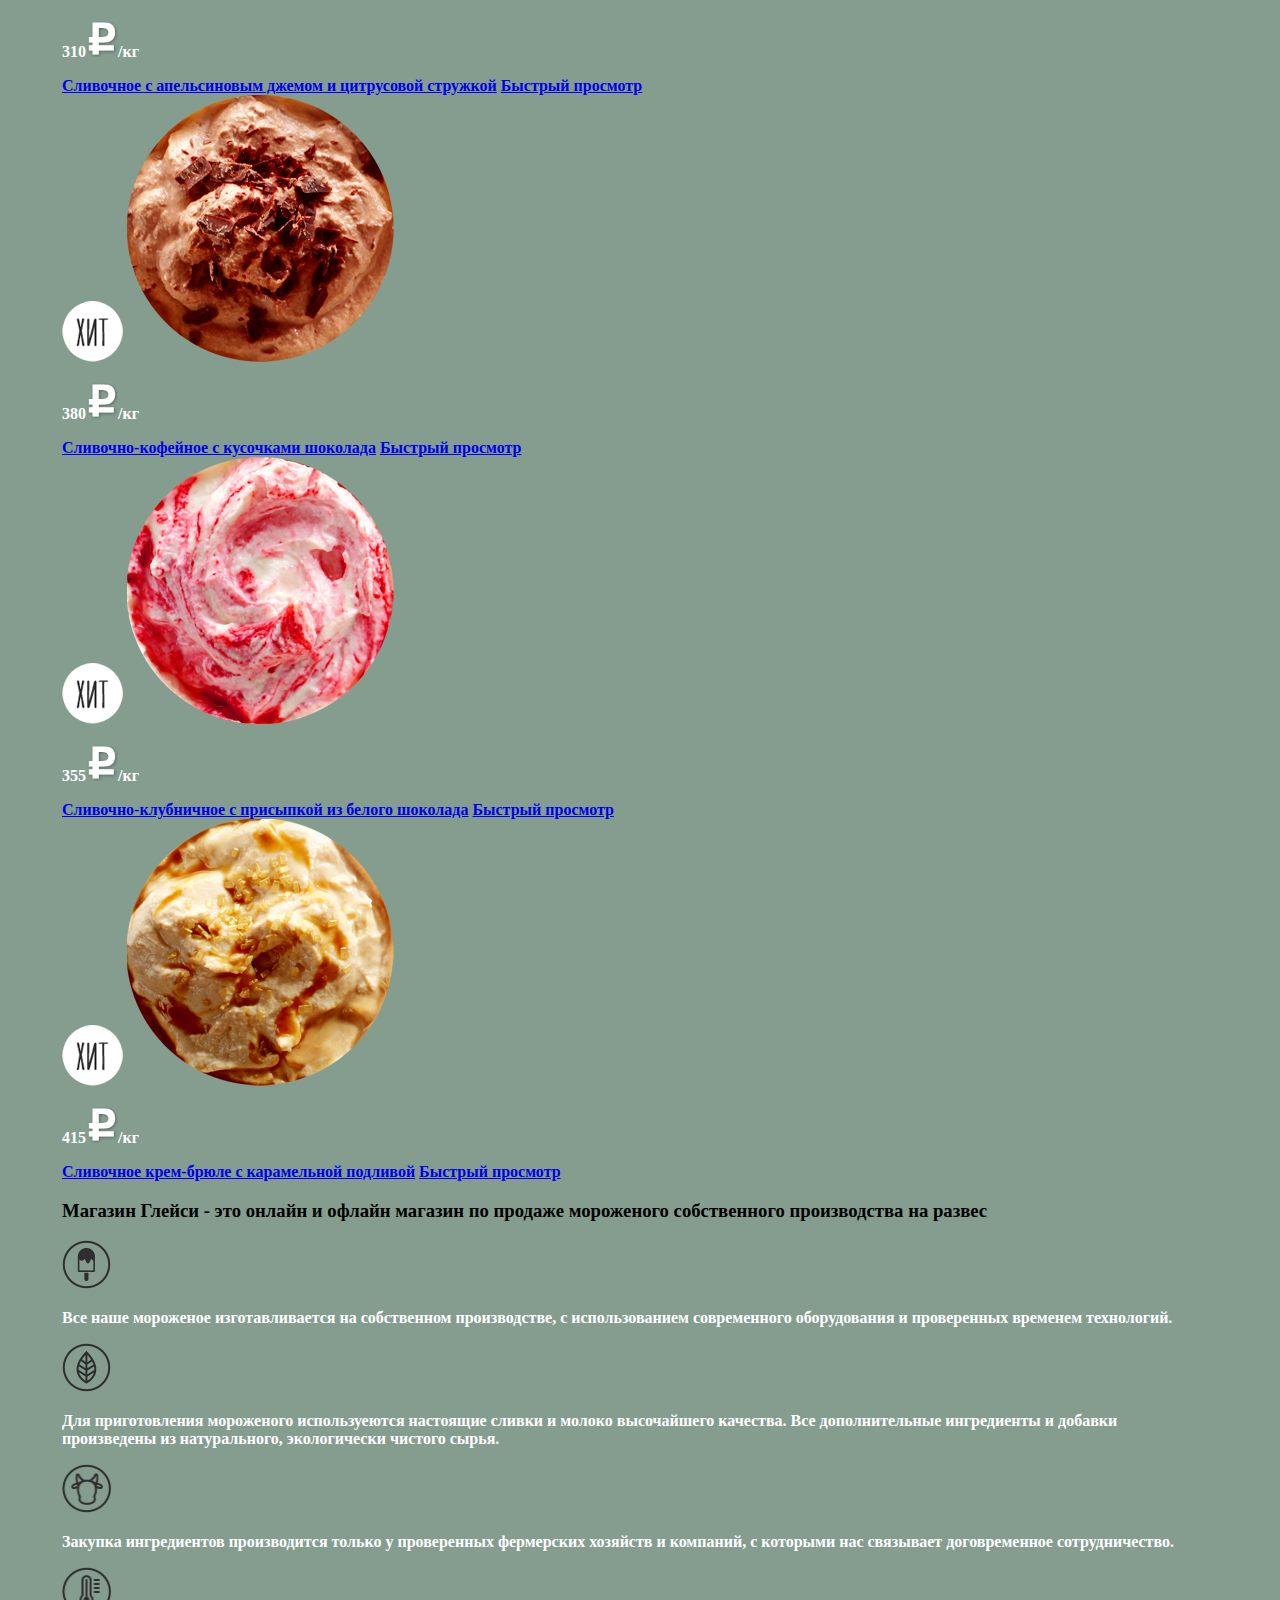
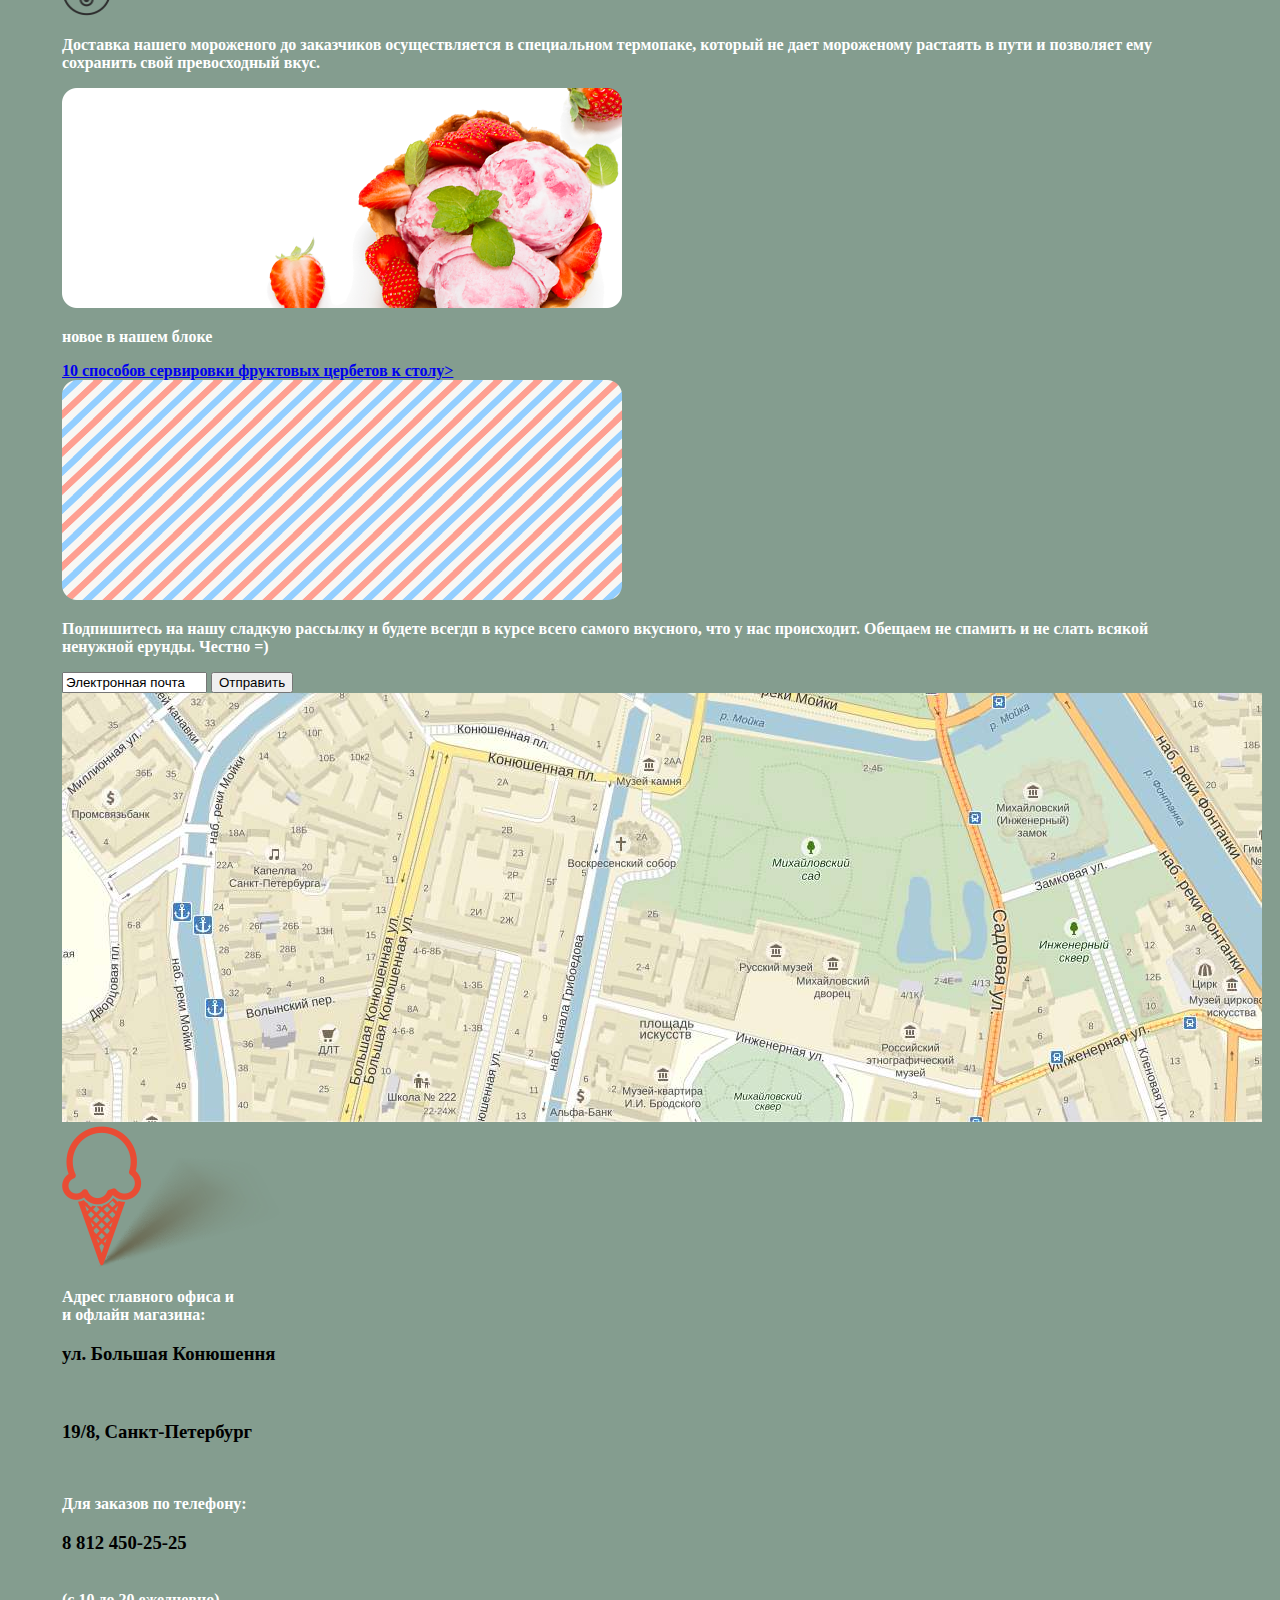
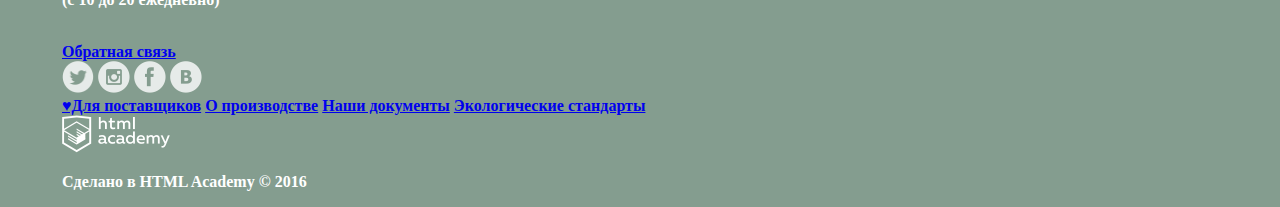
==== commit be6079d3: "Merge remote-tracking branch 'origin/master'" ====
--- a/index.html
+++ b/index.html
@@ -6,7 +6,7 @@
   </head>
   <body>
      <header class="main-header">
-			  <div class="container">
+			  <div class="container clearfix">
 				  <div class="index-logo">
 						<link href="css/style.css" rel="stylesheet">
                         <img src="img/Logo.svg" width="100" height="50" alt="Глейси">
@@ -24,26 +24,26 @@
                             <li> <a href="#">Доставка и оплата</a></li>
 							<li> <a href="#">О Компании</a></li>							
 						</ul>											
-					</nav>
+          </nav>
 					<div>
-						<div>
-							<form>
+						<div class="user-block">
+							<!--<form>
               <input type="search" name="search" value="Что ищем?"> 
-              <input type="submit" value=Найти> 
+              <input type="submit" value=Найти>--> 
                             <img src="img/magnifier.png" width="17" height="17">
 						  </form>
                             <img src="img/entrance.png" width="21" height="19">
 							<a href="#">Вход</a>
                             <img src="img/busket.png" width="21" height="20">
-							<a class="basket"	href="#">Корзина</a>	
-						</div>
-						<div class="main-time-work">	
-						  <p class="time-work">C 10 до 20, ежедневно</p>
-						  <p class="tel-number">8 812 450-25-25</p>
-						</div>
+							<a class="basket"	href="#">Пусто</a>			 	
+						  <div class="time-work">
+                              <p>C 10 до 20, ежедневно</p>
+						      <p>8 812 450-25-25</p>
+                          </div>
+						<!--</div>
 						<div class="entrance">
 						    <form action="#" method="post">
-               <div class="entrance-one">
+                        <div class="entrance-one">
 					 				<lable>
                      <input type="text" id="login" value="Электронная почта"> 
 					      	</lable>
@@ -53,14 +53,14 @@
 						      <lable>
 						 	       <input type="submit" value="Войти">
 					 	      </lable>
-					     </div><!--так?-->
+               </div><!--так?
 							<a href="#">Забыли пароль?</a><br>
 							<a href="#">Новая регистрация</a>
-						</form><!-- эти ховеры не знал куда поставить вот решил сюда надеюсь что так-->
+						</form><!-- эти ховеры не знал куда поставить вот решил сюда надеюсь что так
 						</div>
 						<div class="feedback">
 							<h3>Мы обязательно вам ответим!</h3>
-							<a href="#" class="close">X</a><!-- я не знаю как этот крестик поставить решил что так-->
+							<a href="#" class="close">X</a><!-- я не знаю как этот крестик поставить решил что так
 							<form>
 							  <input type="text" value="Как вас зовут?"><br>
 								<input type="text" value="Ваша почта для ответа?"><br>
@@ -69,33 +69,33 @@
 						  </textarea><br>
 								<input type="submit" value="Отправить">
 							</form>	
-						</div>
-				  </div>
+						</div>-->
+				  </div >
 			 </div>
 		</header>
-     <div class="slider">
+     <div class="container slider">
      <img src="img/icecream.png" width="1045" height="881">
      </div>
     <main class="container">
-       <div class="main">
+       <div class="main clearfix">
 				<section class="top">
 					 <div class="main-left">
-                         <img src="img/crimsonbackground.png" width="560" height="229">
+                         <img src="img/crimsonbackground.jpg" width="560" height="229">
 						  <h3>Малинка даром</h3>
 						 <p>При покупке 2 кг любого фруктового мороженого,добавим в ваш заказ банку малинового варенья бесплатно</p>
 					   <a class="stock"href="#">Хочу варенье!</a>
 				   </div>
 					 <div class="main-right">
-                         <img src="img/chocolatebackground.png" width="560" height="229">
+                         <img src="img/chocolatebackground.jpg" width="560" height="229">
 				      <h2>Шоколадки даром!</h2>
 						  <p>При покупке 2 кг пломбира,добавим в ваш заказ упаковку вкуснейшей шоколадной присыпки совершенно бесплатно</p>
 				      <a class="stock"href="#">Хочу шоколадки!</a>
 				   </div>
 				</section>
+           </div>
 				<section class="product-wrapper">
 						<article class="product-item">
                                  <img src="img/hit.png"  width="61" height="61">
-								 <link href="css/style.css" rel="stylesheet">
                                  <img src="img/orange.png"  width="267" height="267">
 								 <p>310<img src="img/ruble.svg"  width="32" height="37">/кг</p>
 								 <a class="product-item" href="#">Сливочное с апельсиновым джемом и цитрусовой стружкой</a>	
@@ -103,7 +103,6 @@
 						</article>	
             <article class="product-item">
                                  <img src="img/hit.png"  width="61" height="61">
-								 <link href="css/style.css" rel="stylesheet">
                                  <img src="img/chocolate.png"  width="267" height="267">
 								 <p>380<img src="img/ruble.svg"  width="32" height="37">/кг</p>
 								 <a class="product-item" href="#">Сливочно-кофейное с кусочками шоколада</a>	
@@ -111,7 +110,6 @@
 						</article>
 						<article class="product-item">
                                  <img src="img/hit.png"  width="61" height="61">
-								 <link href="css/style.css" rel="stylesheet">
                                  <img src="img/strawberry.png" width="267" height="267">
 								 <p>355<img src="img/ruble.svg"  width="32" height="37">/кг</p>
 								 <a class="product-item" href="#">Сливочно-клубничное с присыпкой из белого шоколада</a>	
@@ -119,13 +117,12 @@
 						</article>
 						<article class="product-item">	
                                  <img src="img/hit.png"  width="61" height="61">
-								 <link href="css/style.css" rel="stylesheet">
                                  <img src="img/caramel.png" width="267" height="267">
 								 <p>415<img src="img/ruble.svg"  width="32" height="37">/кг</p>
 								 <a class="product-item" href="#">Сливочное крем-брюле с карамельной подливой</a>	 	
 							<a href="#">Быстрый просмотр</a>
 						</article>
-        </section>
+                </section>
 				<div class="interesting">
 			      <h3 class="interesting">Магазин Глейси - это онлайн и офлайн магазин по продаже мороженого собственного производства на развес</h3>
 					<div>
@@ -144,7 +141,8 @@
 						     <img src="img/thermometer.png" width="49" height="49">
 						     <p class="interesting">Доставка нашего мороженого до заказчиков            осуществляется в специальном термопаке, который не дает мороженому растаять в пути и позволяет ему                сохранить свой превосходный вкус.</p>
 					</div>
-        </div>
+           </div>
+    
 				<section class="main-bottom">
 						<div class="main-bottom-left">
                             <img src="img/strawberrybackground.png" width="560" height="220">
@@ -152,15 +150,17 @@
 							 <a href="#">10 способов сервировки фруктовых цербетов к столу></a> 	
 						</div>
 						<div class="main-bottom-right">
+                            <div>
                             <img src="img/postbackground.png" width="560" height="220">
-                            <img src="img/substrate.svg" width="549" height="211">
 							 <p>Подпишитесь на нашу сладкую рассылку и будете всегдп в курсе всего самого вкусного, что у нас происходит. Обещаем не спамить и не слать всякой ненужной ерунды. Честно =)</p>
 							 <form action="#" method="post"><!--отправить в ебеня))-->
 							 <input type="text" value="Электронная почта" size="15">		 
 							 <input type="submit" value="Отправить" size="5" name="send">
 							 </form>	
+                            </div>
+                            
                          </div>
-        </section>
+                </section>
            <div class="map">
            <img src="img/map.jpg" width="1200" height="429">
            </div>
--- a/css/style.css
+++ b/css/style.css
@@ -12,4 +12,87 @@
 h3 {
 font-weight: bold;
 color: black;
+}
+.main-header {
+min-height: 125px;
+}
+.container { 
+    width: 1151px;
+    padding-left: 22px;
+    padding-right: 27px;
+    margin: auto;
+}
+.index-logo {
+    min-height: 75px;
+    width: 153px;
+    padding-left: 22px;
+    padding-top: 10px;
+    padding-right: 30px;
+    float: left;   
+}
+.main-navigation {
+    min-height: 50px;
+    width: 350px;
+    float: left;
+}
+.user-block { 
+    min-height: 120px;
+    width: 267px;
+    float: right;
+    padding-left: 7px;
+}
+.time-work {
+  padding-left: 100px;  
+}
+.clearfix::after {
+  content: "";
+  display: table;
+  clear: both;
+}
+
+/*.entrance {
+    height: 215px;
+    width: 277px;
+    padding: 20px 20px 20px 20px;
+    margin-top: 60px;
+    margin-right: 150px;
+    
+}
+.feedback {
+    min-height: 455px;
+    margin: auto;
+    margin-top: 340px;
+    width: 477;
+}*/
+.main {
+    margin-bottom: 35px;
+}
+.top {
+    
+}
+.container .slider {
+    margin-left: auto;
+    margin-right: auto;
+    height: 881px;
+    width: 1045px;
+}
+.main-left {
+    width: 560px;
+    height: 229px;
+    float: left;
+    margin-right: 20px;
+}
+.main-right {
+    width: 560px;
+    height: 229px;
+    float: right;
+}
+.main-right .stock {
+    padding-right: 71px;
+    padding-left: 80px;
+    padding-top: 100px;
+    padding-bottom: 141px;
+}
+.product-wrapper {
+    
 }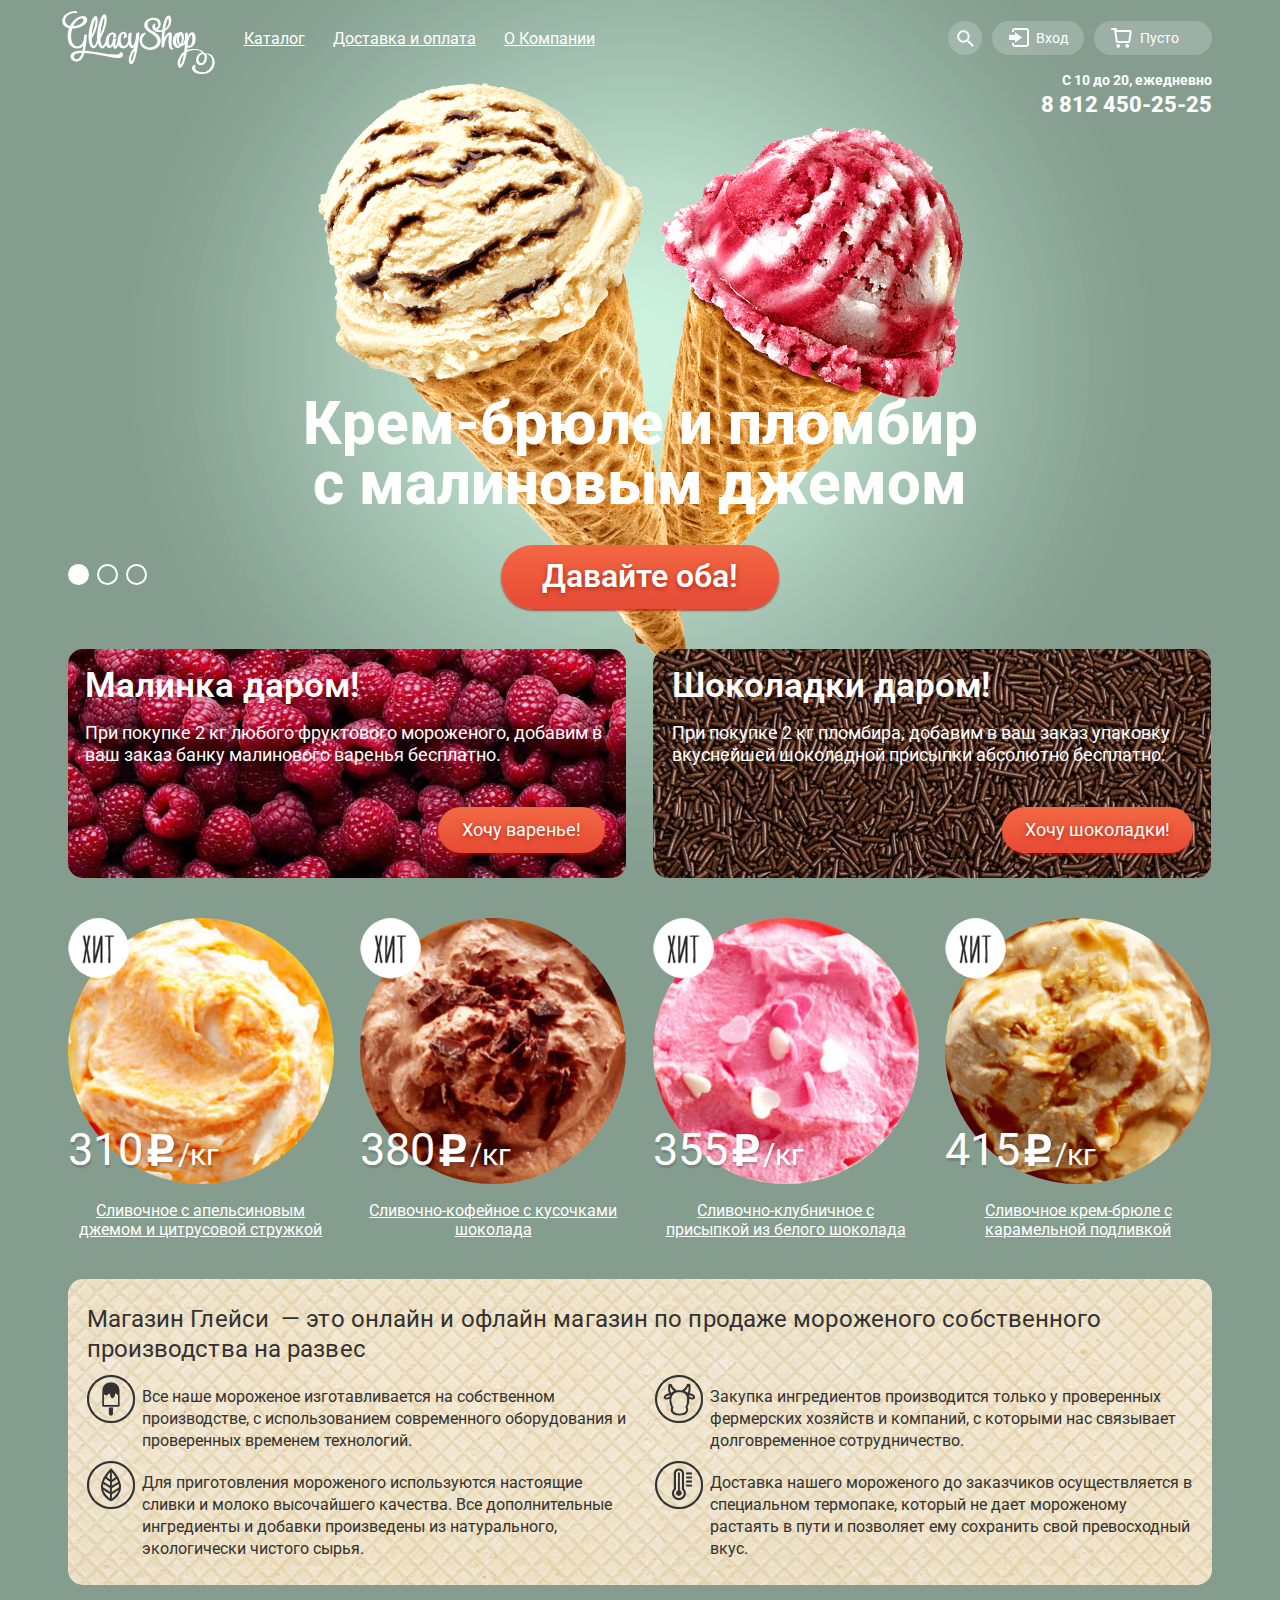
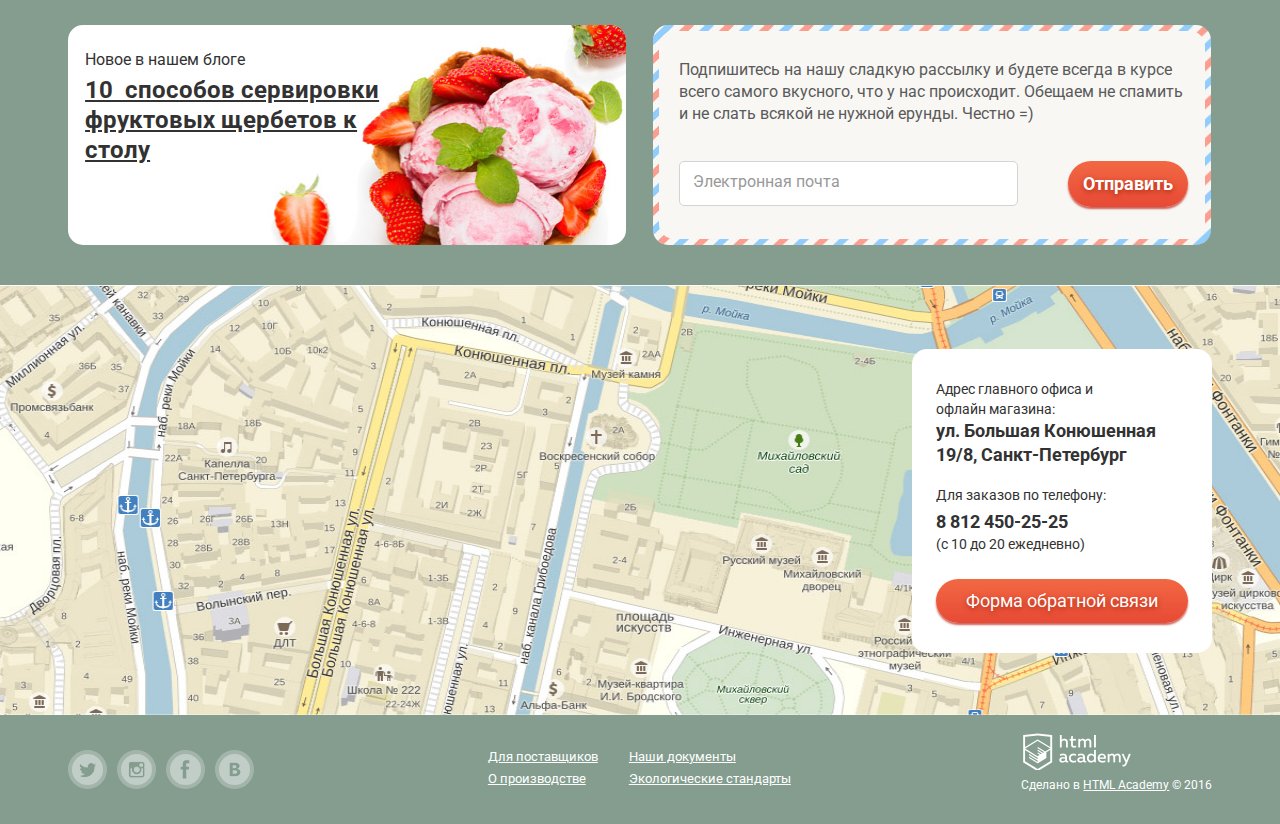
==== commit 31b59f42: "проверить" ====
--- a/index.html
+++ b/index.html
@@ -1,206 +1,316 @@
 <!DOCTYPE html>
 <html lang="ru">
-  <head>
-    <meta charset="utf-8">
-    <title>HTML Academy: Глейси</title>
-  </head>
-  <body>
-     <header class="main-header">
-			  <div class="container clearfix">
-				  <div class="index-logo">
-						<link href="css/style.css" rel="stylesheet">
-                        <img src="img/Logo.svg" width="100" height="50" alt="Глейси">
-					</div>
-          <nav class="main-navigation">
-						<ul>
-							<li><a href="#">Каталог</a></li>
-								 <ul>
-									 <li><a href="#">Новинки</a></li>
-									 <li><a href="#">Сливочное</a></li>
-									 <li><a href="#">Щербеты</a></li>
-									 <li><a href="#">Фруктовый лед</a></li>
-									 <li><a href="#">Мелорин</a></li>
-								 </ul>
-                            <li> <a href="#">Доставка и оплата</a></li>
-							<li> <a href="#">О Компании</a></li>							
-						</ul>											
-          </nav>
-					<div>
-						<div class="user-block">
-							<!--<form>
-              <input type="search" name="search" value="Что ищем?"> 
-              <input type="submit" value=Найти>--> 
-                            <img src="img/magnifier.png" width="17" height="17">
-						  </form>
-                            <img src="img/entrance.png" width="21" height="19">
-							<a href="#">Вход</a>
-                            <img src="img/busket.png" width="21" height="20">
-							<a class="basket"	href="#">Пусто</a>			 	
-						  <div class="time-work">
-                              <p>C 10 до 20, ежедневно</p>
-						      <p>8 812 450-25-25</p>
-                          </div>
-						<!--</div>
-						<div class="entrance">
-						    <form action="#" method="post">
-                        <div class="entrance-one">
-					 				<lable>
-                     <input type="text" id="login" value="Электронная почта"> 
-					      	</lable>
-					       	<lable>
-                     <input type="text" id="password" value="Пароль">	
-					        </lable>
-						      <lable>
-						 	       <input type="submit" value="Войти">
-					 	      </lable>
-               </div><!--так?
-							<a href="#">Забыли пароль?</a><br>
-							<a href="#">Новая регистрация</a>
-						</form><!-- эти ховеры не знал куда поставить вот решил сюда надеюсь что так
-						</div>
-						<div class="feedback">
-							<h3>Мы обязательно вам ответим!</h3>
-							<a href="#" class="close">X</a><!-- я не знаю как этот крестик поставить решил что так
-							<form>
-							  <input type="text" value="Как вас зовут?"><br>
-								<input type="text" value="Ваша почта для ответа?"><br>
-							<textarea name="question" rows="5" cols="50">
-								Напишите что-нибудь...
-						  </textarea><br>
-								<input type="submit" value="Отправить">
-							</form>	
-						</div>-->
-				  </div >
-			 </div>
+<head>
+	<meta charset="utf-8">
+
+	<link href="https://fonts.googleapis.com/css?family=Roboto:700,900,500&subset=latin,cyrillic" rel="stylesheet" type="text/css">
+	<link rel="stylesheet" href="css/normalize.css">
+	<link href="css/style.min.css" rel="stylesheet">
+	<title>HTML Academy: Глейси</title>
+</head>
+<body>
+    <input type="radio" id="btn-1" name="toggle" checked>
+    <input type="radio" id="btn-2" name="toggle">
+    <input type="radio" id="btn-3" name="toggle">
+	<div class="site-wrapper">
+	<div class="content-wrapper">
+		<header class="main-header">
+			<div class="container clearfix">
+				<nav class="header-navigation">
+					<img class="header-logo" src="img/header_logo.svg" width="153" height="63" alt="Глэйси">
+					<ul class="navigation-menu">
+						<li class="navigation-menu-item">
+							<a href="catalog.html">Каталог</a>
+							<ul class="navigation-sub-menu">
+								<li class="sub-menu-item">
+									<a href="#">Новинки</a>
+								</li>
+								<li class="sub-menu-item">
+									<a href="#">Сливочное</a>
+								</li>
+								<li class="sub-menu-item">
+									<a class="sub-menu-active" href="#">Щербеты</a>
+								</li>
+								<li class="sub-menu-item">
+									<a href="#">Фруктовый лед</a>
+								</li>
+								<li class="sub-menu-item">
+									<a href="#">Мелорин</a>
+								</li>
+							</ul>
+						</li>
+						<li class="navigation-menu-item">
+							<a href="#">Доставка и оплата</a>
+						</li>
+						<li class="navigation-menu-item">
+							<a href="#">О Компании</a>
+						</li>
+					</ul>
+				</nav>
+				<div class="user-block">
+					<div class="header-search">
+						<a class="header-search-link" href="#"></a>
+						<div class="search-field">
+							<div class="control">
+							<form action="/echo" method="post">
+								<input type="search" name="search" required>
+								<label>Что ищем?</label>
+							</form>
+							</div>
+						</div>
+					</div>
+					<div class="login">
+						<a class="login-link" href="#">Вход</a>
+						<div class="login-field clearfix">
+							<form action="/echo" method="post">
+								<div class="control">
+								<input type="text" name="login" required>
+								<label>Электронная почта</label>
+								</div>
+								<div class="control">
+								<input type="password" name="password" required>
+								<label>Пароль</label>
+								</div>
+							</form>
+							<button class="btn login-btn" type="submit">Войти</button>
+							<div class="login-links">
+								<a href="#">Забыли пароль?</a>
+								<a href="#">Новая регистрация</a>
+							</div>
+						</div>
+					</div>
+					<div class="cart">
+						<a class="cart-link" href="#">Пусто</a>
+						<div class="into-cart">
+						<div class="cart-item-wrapper">
+							<div class="cart-item">
+								<button class="cart-item-del" type="button" title="Закрыть">Закрыть</button>
+								<div class="cart-img-wrapper">
+									<img src="img/orange.jpg" alt="Пломбир с апельсиновым джемом" width="265" height="265">
+								</div>
+								<a class="cart-item-name">Пломбир с апельсиновым джемом</a>
+								<span class="cart-sum">1,5 кг х <span class="light-text">200 руб.</span></span>
+								<span class="cart-price">300 руб.</span>
+							</div>
+							<div class="cart-item">
+								<button class="cart-item-del" type="button" title="Закрыть">Закрыть</button>
+								<div class="cart-img-wrapper">
+									<img src="img/strawberry.jpg" alt="Клубничный пломбир с присыпкой  из белого шоколада" width="265" height="265">
+								</div>
+								<a class="cart-item-name">Клубничный пломбир с присыпкой  из белого шоколада</a>
+								<span class="cart-sum">1,5 кг х <span class="light-text">200 руб.</span></span>
+								<span class="cart-price">300 руб.</span>
+							</div>
+						</div>
+						<div class="cart-total-wrapper clearfix">
+							<div class="cart-total">Итого: 750 руб.</div>
+						</div>
+						<div class="cart-btn-wrapper clearfix">
+							<a class="btn cart-button" href="#">Оформить заказ</a>
+						</div>
+						</div>
+					</div>
+				<div class="header-phones">
+					<div class="header-time">С 10 до 20, ежедневно</div>
+					<div class="header-phone">8 812 450-25-25</div>
+				</div>
+				</div>
+			</div>
 		</header>
-     <div class="container slider">
-     <img src="img/icecream.png" width="1045" height="881">
-     </div>
-    <main class="container">
-       <div class="main clearfix">
-				<section class="top">
-					 <div class="main-left">
-                         <img src="img/crimsonbackground.jpg" width="560" height="229">
-						  <h3>Малинка даром</h3>
-						 <p>При покупке 2 кг любого фруктового мороженого,добавим в ваш заказ банку малинового варенья бесплатно</p>
-					   <a class="stock"href="#">Хочу варенье!</a>
-				   </div>
-					 <div class="main-right">
-                         <img src="img/chocolatebackground.jpg" width="560" height="229">
-				      <h2>Шоколадки даром!</h2>
-						  <p>При покупке 2 кг пломбира,добавим в ваш заказ упаковку вкуснейшей шоколадной присыпки совершенно бесплатно</p>
-				      <a class="stock"href="#">Хочу шоколадки!</a>
-				   </div>
-				</section>
-           </div>
-				<section class="product-wrapper">
-						<article class="product-item">
-                                 <img src="img/hit.png"  width="61" height="61">
-                                 <img src="img/orange.png"  width="267" height="267">
-								 <p>310<img src="img/ruble.svg"  width="32" height="37">/кг</p>
-								 <a class="product-item" href="#">Сливочное с апельсиновым джемом и цитрусовой стружкой</a>	
-							<a href="#">Быстрый просмотр</a>
-						</article>	
-            <article class="product-item">
-                                 <img src="img/hit.png"  width="61" height="61">
-                                 <img src="img/chocolate.png"  width="267" height="267">
-								 <p>380<img src="img/ruble.svg"  width="32" height="37">/кг</p>
-								 <a class="product-item" href="#">Сливочно-кофейное с кусочками шоколада</a>	
-							<a href="#">Быстрый просмотр</a>
-						</article>
-						<article class="product-item">
-                                 <img src="img/hit.png"  width="61" height="61">
-                                 <img src="img/strawberry.png" width="267" height="267">
-								 <p>355<img src="img/ruble.svg"  width="32" height="37">/кг</p>
-								 <a class="product-item" href="#">Сливочно-клубничное с присыпкой из белого шоколада</a>	
-							<a href="#">Быстрый просмотр</a>
-						</article>
-						<article class="product-item">	
-                                 <img src="img/hit.png"  width="61" height="61">
-                                 <img src="img/caramel.png" width="267" height="267">
-								 <p>415<img src="img/ruble.svg"  width="32" height="37">/кг</p>
-								 <a class="product-item" href="#">Сливочное крем-брюле с карамельной подливой</a>	 	
-							<a href="#">Быстрый просмотр</a>
-						</article>
-                </section>
-				<div class="interesting">
-			      <h3 class="interesting">Магазин Глейси - это онлайн и офлайн магазин по продаже мороженого собственного производства на развес</h3>
-					<div>
-						     <img src="img/icecreammini.png" width="49" height="49">
-                 <p class="interesting">Все наше мороженое изготавливается на собственном производстве, с использованием современного оборудования и проверенных временем технологий.</p>
-					</div>								
-					<div>
-				             <img src="img/leaf.png" width="49" height="49">
-				             <p class="interesting">Для приготовления мороженого используеются настоящие сливки и молоко высочайшего качества. Все дополнительные ингредиенты и добавки произведены из натурального, экологически чистого сырья.</p>
-					</div>
-					<div>  
-						     <img src="img/cow.png" width="49" height="49">
-						     <p class="interesting">Закупка ингредиентов производится только у          проверенных фермерских хозяйств и компаний,  с которыми нас связывает договременное сотрудничество.</p>
-					</div>
-					<div>  
-						     <img src="img/thermometer.png" width="49" height="49">
-						     <p class="interesting">Доставка нашего мороженого до заказчиков            осуществляется в специальном термопаке, который не дает мороженому растаять в пути и позволяет ему                сохранить свой превосходный вкус.</p>
-					</div>
-           </div>
-    
-				<section class="main-bottom">
-						<div class="main-bottom-left">
-                            <img src="img/strawberrybackground.png" width="560" height="220">
-						   <p>новое в нашем блоке</p>
-							 <a href="#">10 способов сервировки фруктовых цербетов к столу></a> 	
-						</div>
-						<div class="main-bottom-right">
-                            <div>
-                            <img src="img/postbackground.png" width="560" height="220">
-							 <p>Подпишитесь на нашу сладкую рассылку и будете всегдп в курсе всего самого вкусного, что у нас происходит. Обещаем не спамить и не слать всякой ненужной ерунды. Честно =)</p>
-							 <form action="#" method="post"><!--отправить в ебеня))-->
-							 <input type="text" value="Электронная почта" size="15">		 
-							 <input type="submit" value="Отправить" size="5" name="send">
-							 </form>	
-                            </div>
-                            
-                         </div>
-                </section>
-           <div class="map">
-           <img src="img/map.jpg" width="1200" height="429">
-           </div>
-           <div class="marker">
-           <img src="img/marker.png" width="218" height="142">    
-           </div>
-			  <div class="navigator-content">
- 				 		<p class="navigator-content-1">
-						   Адрес главного офиса и <br>
-							 и офлайн магазина:<br>
-							 <h3>ул. Большая Конюшення</h3><br>
-							 <h3>19/8, Санкт-Петербург</h3><br>	
-						</p>
-						<p class="navigator-content-2">
-							 Для заказов по телефону:<br>
-							 <h3>8 812 450-25-25</h3><br>
-							 (с 10 до 20 ежедневно)	
-						</p><br>
-						<a class="btn" a href="#">Обратная связь</a>	
-        </div>   
-    </main>
-    <footer class="main-footer">
+		<main>
+			<div class="container">
+				<div class="slider">
+					<div class="slide" id="slide-1">
+						<div class="slide-title">Крем-брюле и пломбир с малиновым джемом</div>
+						<a class="slide-btn" href="#">Давайте оба!</a>
+					</div>
+					<div class="slide" id="slide-2">
+						<div class="slide-title">Шоколадный пломбир и лимонный сорбет </div>
+						<a class="slide-btn" href="#">Давайте оба!</a>
+					</div>
+					<div class="slide" id="slide-3">
+						<div class="slide-title">Пломбир с помадкой и клубничный щербет</div>
+						<a class="slide-btn" href="#">Давайте оба!</a>
+					</div>
+			        <div class="slider-controls">
+			        	<label for="btn-1"></label>
+			        	<label for="btn-2"></label>
+			            <label for="btn-3"></label>
+			        </div>
+			    </div>
+				<div class="promo clearfix">
+					<div class="left-coll promo-first clearfix">
+						<div class="promo-text">Малинка даром!</div>
+						<p>При покупке 2 кг любого фруктового мороженого, добавим в ваш заказ банку малинового варенья бесплатно.</p>
+						<a class="btn promo-btn" href="#">Хочу варенье!</a>
+					</div>
+					<div class="right-coll promo-second clearfix">
+						<div class="promo-text">Шоколадки даром!</div>
+						<p>При покупке 2 кг пломбира, добавим в ваш заказ упаковку вкуснейшей шоколадной присыпки  абсолютно бесплатно.</p>
+						<a class="btn promo-btn" href="#">Хочу шоколадки!</a>
+					</div>
+				</div>
+				<div class="hot-offers">
+					<article class="item offers-item">
+						<div class="item-wrapper">
+							<img src="img/orange.jpg" width="267" height="267" alt="Сливочное с апельсиновым джемом и цитрусовой стружкой">
+							<div class="item-price"><span class="item-price-big">310</span><span class="item-price-low">/кг</span></div>
+						</div>
+						<a class="item-name" href="#">Сливочное с апельсиновым джемом и цитрусовой стружкой</a>
+						<div class="hover-item-wrapper">
+							<a class="btn hover-btn">Быстрый просмотр</a>
+						</div>
+					</article>
+					<article class="item offers-item">
+						<div class="item-wrapper">
+							<img src="img/coffee.jpg" width="267" height="267" alt="Сливочно-кофейное с кусочками шоколада">
+							<div class="item-price"><span class="item-price-big">380</span><span class="item-price-low">/кг</span></div>
+						</div>
+						<a class="item-name" href="#">Сливочно-кофейное с кусочками шоколада</a>
+						<div class="hover-item-wrapper">
+							<a class="btn hover-btn">Быстрый просмотр</a>
+						</div>
+					</article>
+					<article class="item offers-item">
+						<div class="item-wrapper">
+							<img src="img/strawberry.jpg" width="267" height="267" alt="Сливочно-клубничное с присыпкой из белого шоколада">
+							<div class="item-price"><span class="item-price-big">355</span><span class="item-price-low">/кг</span></div>
+						</div>
+						<a class="item-name" href="#">Сливочно-клубничное с присыпкой из белого шоколада</a>
+						<div class="hover-item-wrapper">
+							<a class="btn hover-btn">Быстрый просмотр</a>
+						</div>
+					</article>
+					<article class="item offers-item">
+						<div class="item-wrapper">
+							<img src="img/brulee.jpg" width="267" height="267" alt="Сливочное крем-брюле с карамельной подливкой">
+							<div class="item-price"><span class="item-price-big">415</span><span class="item-price-low">/кг</span></div>
+						</div>
+						<a class="item-name" href="#">Сливочное крем-брюле с карамельной подливкой</a>
+						<div class="hover-item-wrapper">
+							<a class="btn hover-btn">Быстрый просмотр</a>
+						</div>
+					</article>
+				</div>
+				<div class="about clearfix">
+					<p class="big-text">Магазин Глейси &nbsp;— это онлайн и офлайн магазин по продаже мороженого собственного производства на развес</p>
+					<div class="about-item about-ice">
+						<p class="simple-text">Все наше мороженое изготавливается на собственном производстве, с использованием современного оборудования и проверенных временем технологий.</p>
+					</div>
+					<div class="about-item about-cow">
+						<p class="simple-text">Закупка ингредиентов  производится только у проверенных фермерских хозяйств и компаний, с которыми нас связывает долговременное сотрудничество.</p>
+					</div>
+					<div class="about-item about-leaf">
+						<p class="simple-text">Для приготовления мороженого используются настоящие сливки и молоко высочайшего качества. Все дополнительные ингредиенты и добавки произведены из натурального, экологически чистого сырья.</p>
+					</div>
+					<div class="about-item about-temp">
+						<p class="simple-text">Доставка нашего мороженого до заказчиков осуществляется в специальном термопаке, который не дает мороженому растаять в пути и позволяет ему сохранить свой превосходный вкус.</p>
+					</div>
+				</div>
+				<div class="news clearfix">
+					<div class="left-coll news-block">
+						<span class="simple-text">Новое в нашем блоге</span>
+						<div class="title-wrapper">
+							<a class="news-block-title" href="#">10 &nbsp;способов сервировки фруктовых щербетов к столу</a>
+						</div>
+					</div>
+					<div class="right-coll news-subs">
+						<div class="subs-wrapper">
+								<p class="simple-text">Подпишитесь на нашу сладкую рассылку и будете всегда в курсе всего самого вкусного, что у нас происходит. Обещаем не спамить и не слать всякой не нужной ерунды. Честно =)</p>
+								<div class="news-subs-form">
+									<form>
+										<div class="subs-input-wrapper control">
+											<input type="text" class="subsfield" required>
+											<label for="subsfield">Электронная почта</label>
+										</div>
+										<input type="submit" value="Отправить">
+									</form>
+								</div>
+						</div>
+					</div>
+				</div>
+			</div>
+		</main>
+	</div>
+		<div class="contacts">
+			<div class="contacts-map">
+			<img src="img/map.jpg" width="1200" height="430" alt="карта">
+				<iframe src="https://www.google.com/maps/embed?pb=!1m18!1m12!1m3!1d1998.5989424124025!2d30.320894616156103!3d59.93879686904785!2m3!1f0!2f0!3f0!3m2!1i1024!2i768!4f13.1!3m3!1m2!1s0x4696310fca5ba729%3A0xea9c53d4493c879f!2z0JHQvtC70YzRiNCw0Y8g0JrQvtC90Y7RiNC10L3QvdCw0Y8g0YPQuy4sIDE5LCDQodCw0L3QutGCLdCf0LXRgtC10YDQsdGD0YDQsywgMTkxMTg2!5e0!3m2!1sru!2sru!4v1462977739870" height="430" style="border:0" allowfullscreen></iframe>
+			</div>
+			<div class="content-wrapper clearfix">
 				<div class="container">
-				    <section class="footer-social">
-						   <a class="social-btn-twit" href="#"><img src="img/twit.png" width="32" height="32"></a>
-            	           <a class="social-btn-inst" href="#"><img src="img/insta.png" width="32" height="32"></a>
-            	           <a class="social-btn-fb" href="#"><img src="img/fb.png" width="32" height="32"></a>
-				           <a class="social-btn-vk" href="#"><img src="img/vk.png" width="32" height="32"></a>	
-						</section>
-						<section class="footer-about">
-							 <a href="#">&hearts;Для поставщиков</a>
-							 <a href="#">О производстве</a>
-							 <a href="#">Наши документы</a>
-							 <a href="#">Экологические стандарты</a>			 
-						</section>
-						<section class="footer-copyright">
-						   <a href="https://htmlacademy.ru"><img src="img/logoHA.png" width="108" height="38"></a><br>
-							 <p class="footer-copyright-one">Сделано в HTML Academy &copy; 2016 </p>							
-						</section>					
-				</div>		
+					<div class="our-contacts">
+						<div class="our-address">
+							<div class="regular-text">Адрес главного офиса и<br> офлайн магазина:</div>
+							<div class="bold-text">ул. Большая Конюшенная 19/8, Санкт-Петербург</div>
+						</div>
+						<div class="our-phone">
+							<div class="regular-text order-text">Для заказов по телефону:</div>
+							<div class="bold-text">8 812 450-25-25</div>
+							<div class="regular-text">(с 10 до 20 ежедневно)</div>
+						</div>
+						<a class="btn contacts-btn" href="modalform.html">Форма обратной связи</a>
+					</div>
+				</div>
+			</div>
+		</div>
+	<div class="content-wrapper">
+		<footer class="main-footer">
+			<div class="container clearfix">
+				<div class="socials">
+					<a class="social-btn social-btn-tw" href="#">Twitter</a>
+					<a class="social-btn social-btn-inst" href="#">Instagram</a>
+					<a class="social-btn social-btn-fb" href="#">Facebook </a>
+					<a class="social-btn social-btn-vk" href="#">Vkontakte</a>
+				</div>						
+				<div class="footer-copyright">
+					<a class="copyright-btn" href="https://htmlacademy.ru">HTML Academy</a>
+					<div class="copyright-info">Сделано в <a href="https://htmlacademy.ru">HTML Academy</a> © 2016</div>
+				</div>
+				<div class="footer-info">
+ 					<div class="footer-link-wrapper">
+ 						<ul class="footer-info-list">
+	 						<li>
+	 							<a href="#">Для поставщиков</a>
+	 						</li>
+	 						<li>
+	 							<a href="#">О производстве </a>
+	 						</li>
+ 						</ul>
+	 					<ul class="footer-info-list">
+	 						<li>
+	 							<a href="#">Наши документы</a>
+	 						</li>
+	 						<li>
+	 							<a href="#">Экологические стандарты</a>
+	 						</li>
+ 						</ul>
+ 					</div>
+ 				</div>
+			</div>
 		</footer>
+	</div>
+	<div class="modal-form">
+		<button class="modal-form-close" type="button" title="Закрыть">Закрыть</button>
+		<h2 class="modal-form-name">Мы обязательно вам ответим!</h2>
+		<form class="modal-form-contact clearfix" action="echo" method="post">
+			<div class="username control">
+				<input class="user-name-field" type="text" name="user-name" required>
+				<label>Как вас зовут?</label>
+			</div>
+			<div class="usermail control">
+				<input class="user-mail-field" type="text" name="user-mail" required>
+				<label>Ваша почта для ответа?</label>
+			</div>
+			<div class="usertext control">
+				<textarea class="user-text-field" name="user-text" required></textarea>
+				<label>Напишите что-нибудь...</label>
+			</div>
+			<input class="btn" type="submit" value="Отправить">
+		</form>
+	</div>
+	<div class="modal-overlay"></div>
+</div>
+		<script src="js/modal_form.min.js"></script>
 </body>
-</html>+</html>
--- a/css/style.min.css
+++ b/css/style.min.css
@@ -0,0 +1 @@
+body,h1,h2{font-family:"Roboto","Arial",sans-serif}body{color:#323232;font-size:16px;line-height:22px;font-weight:400}body>input[type=radio]{display:none}h1,h2{font-size:35px;line-height:41px;font-weight:700}h2{font-size:24px;line-height:28px;color:#000}a,h1{color:#fff}a:active,a:hover{color:#ffbc9e}body,h1,h2,p{margin:0;padding:0}input[type=submit]:focus{outline:none}.site-wrapper{margin:0 auto;background-color:#849d8f;background-image:url(../img/slider_img_1.png);background-repeat:no-repeat;background-position:top center;min-width:900px}.site-wrapper::after,.site-wrapper::before{content:"";visibility:hidden;background-image:url(../img/slider_img_1.png)}.site-wrapper::after{background-image:url(../img/slider_img_3.png)}.site-wrapper-inner{background-color:#849d8f;min-width:900px}.content-wrapper{margin:0 auto;min-width:900px;max-width:1200px}.container{padding:0 2.3%;box-sizing:border-box}.main-inner{border-bottom:1px solid rgba(225,255,255,.3)}.clearfix::after{content:"";display:table;clear:both}.main-header{padding-top:21px}.main-header-inner{margin-bottom:15px}.header-logo{float:left;margin-right:15px;margin-top:-10px;margin-left:-6px}.header-navigation{float:left;min-width:68%}.header-navigation a{color:#fff}.navigation-menu{padding:0;margin:0;list-style:none;font-size:0}.navigation-menu>li{display:inline-block;vertical-align:top;font-size:16px;line-height:18px;margin:0;position:relative}.navigation-menu a{display:block;padding:9px 14px;border-radius:20px}.navigation-menu a:hover{background-color:#fff;color:#000;text-decoration:none}.navigation-menu .activ-menu{background:#d07058}.navigation-sub-menu{position:absolute;top:25px;left:-5px;margin:0;padding:15px 0 0;list-style:none;display:none;border-radius:5px;box-shadow:0 40px 35px rgba(0,0,0,.4);z-index:20}.navigation-sub-menu li{background-color:#fff;padding-left:9px;padding-right:9px}.navigation-sub-menu a{padding:11px 20px;text-decoration:none;white-space:nowrap;color:#000;border-radius:0;margin-left:-9px;margin-right:-9px;font-size:14px;line-height:16px}.sub-menu-item:first-child a{font-weight:700;padding:11px 19px}.sub-menu-item:last-child a{padding-bottom:10px}.navigation-sub-menu li:first-child{border-bottom:solid 1px #d1d0ce;border-radius:5px 5px 0 0}.navigation-sub-menu li:last-child{border-radius:0 0 5px 5px}.cart:hover .into-cart,.header-search:hover .search-field,.login:hover .login-field,.navigation-menu-item:hover .navigation-sub-menu{display:block}.navigation-sub-menu a:hover{background-color:#fbded7}.sub-menu-item:last-child a:hover{border-bottom-left-radius:5px;border-bottom-right-radius:5px}.sub-menu-item:first-child a:hover{border-top-left-radius:5px;border-top-right-radius:5px}.navigation-sub-menu a:active{background-color:#f6b5a5}.sub-menu-active{background-color:#d07058}.user-block{float:right;font-size:0;position:relative}.btn{display:inline-block;padding:11px 15px;text-align:center;font-size:18px;line-height:24px;vertical-align:top;color:#fff;cursor:pointer;text-decoration:none;text-shadow:0 2px 5px rgba(160,32,11,.76);background:#f26843;background:-webkit-linear-gradient(top,#f26843 0%,#e74a35 100%);background:linear-gradient(to bottom,#f26843 0%,#e74a35 100%);border-radius:100px;box-shadow:0 2px 2px rgba(172,16,0,.64)}.btn:hover{background:-webkit-linear-gradient(top,#f58669 0%,#ec6f5e 100%);background:linear-gradient(to bottom,#f58669 0%,#ec6f5e 100%);box-shadow:0 2px 2px #ac1000;color:#fff}.btn:active{background:-webkit-linear-gradient(top,#d84732 0%,#e1613e 100%);background:linear-gradient(to bottom,#d84732 0%,#e1613e 100%);box-shadow:inset 0 2px 2px #ac1000;color:#fff}.cart,.header-search,.login{display:inline-block;vertical-align:top;color:#fff;background:rgba(255,255,255,.2)}.cart-link,.header-search a,.login-link{font-size:14px;line-height:16px;text-decoration:none;display:block}.cart-full .cart-link{padding:9px 15px 9px 46px;color:#323232;background:#f7f6f3;border-radius:25px}.header-search{border-radius:50%;background:rgba(255,255,255,.2) url(../img/sprite.png) no-repeat -1px -298px;position:relative;margin-right:10px}.header-search-link{width:34px;height:34px}.header-search:hover{background:#fff url(../img/sprite.png) no-repeat -1px -335px}.into-cart,.login-field,.search-field{display:none;position:absolute;top:38px;box-sizing:border-box;background:#f8f7f4;border-radius:5px;box-shadow:0 20px 20px rgba(0,0,0,.4);z-index:20}.search-field{width:340px;left:-305px;padding:20px 15px}.search-field::after{content:"";height:20px;width:100%;position:absolute;top:-10px;background:0 0}input,textarea{font-size:16px;font-weight:700;border:1px solid #d3d3d2;border-radius:5px;padding:15px;line-height:16px}.search-field input[type=search]{width:100%;box-sizing:border-box;padding:12px}.login{margin-right:10px;border-radius:20px;position:relative}.login-link{padding:9px 16px 9px 44px}.login::after{content:"";position:absolute;width:20px;height:19px;top:7px;left:17px;background:url(../img/sprite.png) no-repeat -10px -601px}.login:hover{background-color:#fff}.login:hover a{color:#000}.login:hover::after{background:url(../img/sprite.png) no-repeat -10px -640px}.login-field{right:-5px;width:280px;padding:20px 19px 20px 21px}.login-field input[type=password],.login-field input[type=text]{width:100%;margin-bottom:19px;box-sizing:border-box;padding:13px}.login-btn{border:none;float:left;padding:11px 25px}.login-links{float:right}.login-links a{color:#323232;display:block;font-size:13px;line-height:24px;font-weight:400}.login-links a:last-child{line-height:16px}.login-field::after{content:"";height:20px;width:100%;position:absolute;top:-10px;background:0 0}.cart{border-radius:20px;position:relative}.cart::after{background:url(../img/sprite.png) no-repeat -10px -10px}.cart-full::after,.cart::after{content:"";position:absolute;width:21px;height:20px;top:7px;left:17px}.cart:hover{background-color:#fff;color:#000}.cart:hover::after{background:url(../img/sprite.png) no-repeat -10px -91px}.cart-full::after,.cart-full:hover::after{background:url(../img/sprite.png) no-repeat -10px -50px}.cart-link{padding:9px 33px 9px 46px}.cart:hover .cart-link,.sorting-filter-item option,.sorting-filter-item select:hover{color:#323232}.into-cart{min-width:540px;right:0;padding:10px 15px;color:#333}.into-cart::after{content:"";height:20px;width:100%;position:absolute;top:-10px;background:0 0}.into-cart a{color:#333;font-size:13px;line-height:16px;padding-left:1px}.into-cart .light-text{color:#999}.cart-item{position:relative;padding-left:20px;margin-bottom:3px}.cart-item-wrapper{border-bottom:2px solid #cacac7;margin-bottom:15px;padding-bottom:6px}.cart-img-wrapper,.cart-item-name,.cart-price,.cart-sum{display:inline-block;padding:8px 10px;vertical-align:middle}.cart-item-name{padding-left:1px}.cart-price,.cart-sum{padding-left:17px}.cart-img-wrapper{width:33px;height:33px;padding-left:6px}.cart-item-name{width:220px}.cart-item-del{position:absolute;top:50%;left:0;width:20px;height:20px;font-size:0;background-color:transparent;border:0;outline:0;cursor:pointer;margin-top:-10px}.cart-item-del::after,.cart-item-del::before{content:"";position:absolute;top:50%;margin-top:-3px;left:0;width:14px;height:1px;background-color:#000}.cart-item-del::before{-webkit-transform:rotate(45deg);transform:rotate(45deg)}.cart-item-del::after{-webkit-transform:rotate(-45deg);transform:rotate(-45deg)}.cart-img-wrapper img{border-radius:50%;width:100%;height:auto}.cart-price,.cart-sum{font-size:13px;line-height:16px}.cart-total{float:right;margin-bottom:15px;font-size:15px;line-height:18px;font-weight:700}.into-cart .cart-button{float:right;color:#fff;font-size:18px;line-height:24px;padding:10px 15px;text-shadow:none}.header-phones{position:absolute;right:0;bottom:-62px;color:#fff;text-align:right}.header-time{font-size:14px;line-height:16px;margin-bottom:5px;font-weight:700}.header-phone{font-size:22px;line-height:24px;font-weight:800}.slider{position:relative;padding-top:320px;text-align:center;color:#fff;margin-bottom:40px}.active-breadcrumb::after,.slide{display:none}.slide-title{margin:0 auto 30px;width:675px;font-weight:800;font-size:60px;line-height:60.35px}.slide-btn{display:inline-block;padding:9px 41px 11px;font-weight:600;font-size:32px;line-height:44px;vertical-align:top;color:#fff;text-decoration:none;text-shadow:0 2px 5px rgba(160,32,11,.76);background:#f26843;background:-webkit-linear-gradient(top,#f26843 0%,#e74a35 100%);background:linear-gradient(to bottom,#f26843 0%,#e74a35 100%);border-radius:100px;box-shadow:0 2px 2px rgba(172,16,0,.64)}.slide-btn:hover{background:-webkit-linear-gradient(top,#f58669 0%,#ec6f5e 100%);background:linear-gradient(to bottom,#f58669 0%,#ec6f5e 100%);box-shadow:0 2px 2px #ac1000;color:#fff}.slide-btn:active{background:-webkit-linear-gradient(top,#d84732 0%,#e1613e 100%);background:linear-gradient(to bottom,#d84732 0%,#e1613e 100%);box-shadow:inset 0 2px 2px #ac1000;color:#fff}.slider-controls{position:absolute;bottom:23px;left:0;z-index:20;font-size:0}.slider-controls label{display:inline-block;width:17px;height:17px;margin-right:8px;vertical-align:top;background-color:transparent;border:2px solid #fff;border-radius:50%;cursor:pointer}#btn-1:checked~.site-wrapper #slide-1,#btn-2:checked~.site-wrapper #slide-2,#btn-3:checked~.site-wrapper #slide-3{display:block}#btn-1:checked~.site-wrapper{background-color:#849d8f;background-image:url(../img/slider_img_1.png)}#btn-2:checked~.site-wrapper{background-color:#8996a6;background-image:url(../img/slider_img_2.png)}#btn-3:checked~.site-wrapper{background-color:#9d8b84;background-image:url(../img/slider_img_3.png)}#btn-1:checked~.site-wrapper label[for=btn-1],#btn-2:checked~.site-wrapper label[for=btn-2],#btn-3:checked~.site-wrapper label[for=btn-3]{background-color:#fff}label[for=btn-1]:hover,label[for=btn-2]:hover,label[for=btn-3]:hover{background-color:rgba(255,255,255,.4)}.breadcrumbs{font-size:0;padding:0}.breadcrumbs li{display:inline-block;vertical-align:top}.breadcrumbs a{font-size:14px;line-height:16px;display:block;padding:5px 20px 5px 0;position:relative}.breadcrumbs a::after{content:"»";position:absolute;width:9px;height:9px;top:6px;right:6px}.main-inner h1{margin-bottom:22px;margin-top:-2px}.promo{margin-bottom:40px;color:#fff;font-size:18px;line-height:22px}.promo p{padding-bottom:65px}.promo-text{font-size:35px;line-height:41px;font-weight:600;margin-bottom:16px}.promo-btn{position:absolute;bottom:25px;right:21px;padding:11px 24px}.left-coll,.right-coll{width:48.8%;float:left;border-radius:15px;padding:16px 17.5px;box-sizing:border-box;min-height:220px}.promo-first,.promo-second{min-height:229px;position:relative}.promo-first{background:#a80017 url(../img/promo_pic_1.jpg) 0 0;margin-right:2.3%}.promo-second{background:#67422c url(../img/promo_pic_2.jpg) 0 0;padding-left:19px}.promo-second .promo-btn{padding:11px 23px;right:18px}.hot-offers{font-size:0;margin-bottom:5px}.item{display:inline-block;vertical-align:top;position:relative;font-size:16px;width:23.25%;margin-right:2.3%;margin-bottom:35px;text-align:center;min-height:274px}.item-price,.offers-item::after{position:absolute;left:0;z-index:50}.offers-item::after{content:"";width:61px;height:61px;top:0;background:url(../img/sprite.png) no-repeat -10px -1008px}.item-wrapper{position:relative;margin-bottom:11px}.shop-wrapper .item{margin-bottom:40px}.item-price{bottom:13px;color:#fff;font-size:45px;line-height:45px;text-shadow:1px 3px 1px rgba(49,50,53,.2)}.item-price-big{padding-right:35px;position:relative}.item-price-low{font-size:30px;line-height:45px}.item-price-big::before{content:"";position:absolute;width:31px;height:36px;top:10px;right:1px;background:url(../img/sprite.png) no-repeat -10px -1119px}.item img{width:100%;height:auto}.item:hover img{position:relative;z-index:45}.offers-item:nth-child(4n){margin-right:0}.item-name{display:block;padding:0 5px;line-height:19px;z-index:50}.hover-item-wrapper{display:none;position:absolute;top:-5px;left:-5px;right:-10px;bottom:-75px;border-radius:5px;background:rgba(255,255,255,.3);z-index:20}.hover-btn{position:absolute;margin-top:10px;bottom:20px;left:50%;-webkit-transform:translateX(-50%);transform:translateX(-50%);min-width:195px;box-sizing:border-box;padding:11px 5px;display:none}.item:hover .hover-btn,.item:hover .hover-item-wrapper{display:block}.item:hover .item-wrapper:hover{z-index:30}.item:hover a{text-decoration:none}.about{background:#efe3cd url(../img/block_pattern.jpg) 0 0;padding:25px 15px 25px 19px;margin-bottom:40px;font-size:0;border-radius:15px}.about .big-text{font-size:24px;line-height:30px;margin:0 0 22px;letter-spacing:.1px}.about-item{box-sizing:border-box;padding-left:55px;width:48.6%;margin-bottom:20px;display:inline-block;vertical-align:top;font-size:16px;position:relative}.about-item:nth-child(2n){margin-right:2.6%}.about-leaf,.about-temp{margin-bottom:0}.about-item::after{content:"";position:absolute;width:48px;height:48px;top:-11px;left:0;background:url(../img/sprite.png) no-repeat}.about-ice::after{background-position:-10px -414px}.about-cow::after{background-position:-10px -131px}.about-leaf::after{background-position:-10px -533px}.about-temp::after{background-position:-10px -838px}.news{margin-bottom:40px}.news-block{background:#fff3f1 url(../img/block_pic.jpg) no-repeat 0 0;margin-right:2.3%;background-position-x:right;color:#323232;padding:24px 17.5px}.title-wrapper{max-width:300px;margin-top:4px}.news-block-title{color:#323232;font-size:24px;line-height:30px;font-weight:700;background-color:rgba(255,255,255,.8)}.news-subs{background:#c6e2f9 url(../img/send_background.jpg) no-repeat 0 0;color:#5a5a5a;padding:6px;box-sizing:border-box}.subs-wrapper{background:#f8f7f4;width:100%;border-radius:15px;padding:28px 17px 28px 20px;box-sizing:border-box;min-height:208px}.subs-wrapper p{min-height:102px}.news-subs-form{position:relative}.subs-input-wrapper{width:100%;padding-right:170px;box-sizing:border-box}.news-subs-form input[type=text]{width:100%;font-size:16px;padding:11px 13px}.news-subs-form input[type=submit]{position:absolute;top:0;right:0;cursor:pointer}.modal-form-contact input[type=submit],.news-subs-form input[type=submit]{padding:11px 15px;font-size:18px;line-height:24px;color:#fff;text-decoration:none;text-shadow:0 2px 5px rgba(160,32,11,.76);background:#f26843;background:-webkit-linear-gradient(top,#f26843 0%,#e74a35 100%);background:linear-gradient(to bottom,#f26843 0%,#e74a35 100%);border-radius:100px;box-shadow:0 2px 2px rgba(172,16,0,.64);border:none}.modal-form-contact input[type=submit]:hover,.news-subs-form input[type=submit]:hover{background:-webkit-linear-gradient(#f58669 0%,#ec6f5e 100%);background:linear-gradient(#f58669 0%,#ec6f5e 100%);box-shadow:0 2px 2px #ac1000}.modal-form-contact input[type=submit]:active,.news-subs-form input[type=submit]:active{background:-webkit-linear-gradient(#d84732 0%,#e1613e 100%);background:linear-gradient(#d84732 0%,#e1613e 100%);box-shadow:inset 0 2px 2px #ac1000}.contacts{position:relative;height:430px}.our-contacts{position:relative;z-index:10;float:right;width:300px;background-color:#fff;border-radius:15px;top:64px;box-sizing:border-box;padding:30px 24px;color:#323232}.contacts-map iframe,.contacts-map img{position:absolute;width:100%;height:430px}.our-address{margin-bottom:18px}.our-phone{margin-bottom:25px}.regular-text{font-size:14px;line-height:20px}.order-text{margin-bottom:5px}.bold-text{font-size:18px;line-height:24px;font-weight:700}.contacts-btn{padding:10px 15px;width:100%;box-sizing:border-box}.feebback-form{display:none}.filters{margin-bottom:40px}.filters-type{margin-bottom:11px;font-size:0}.filter-range,.radio-filter,.sorting-filter{display:inline-block;vertical-align:middle;color:#fff;font-size:16px}.filler{color:#fff;font-size:16px}.filter-range{margin-right:14px}.radio-filter{margin-right:0}.filler-name,.filter-range-title,.radio-filter-name,.sorting-filter-name{margin-bottom:5px;font-size:14px;padding-left:15px}.sorting-filter{margin-right:16px}.sorting-filter-item{position:relative}.sorting-filter-item select{display:block;border-radius:25px;padding:2px 32px 2px 14px;height:36px;color:#fff;background:rgba(255,255,255,.2);-webkit-appearance:none;-moz-appearance:none;-ms-appearance:none;appearance:none;text-indent:.01px;text-overflow:"";border:none}select::-ms-expand{display:none}select:focus{outline:none}.sorting-filter-item::before{content:"";position:absolute;top:15px;right:12px;width:9px;height:5px;background:url(../img/sprite.png) no-repeat -10px -1175px}.range-controls{position:relative;background-color:rgba(255,255,255,.2);border-radius:25px;height:20px;padding-top:16px;padding-left:15px;padding-right:15px;width:190px}.range-scale{height:4px;background:rgba(248,247,244,.5)}.range-controls .range-bar{height:4px;background:#fff;width:60%;margin-left:20px}.range-controls .toggle{position:absolute;top:8px;width:20px;height:20px;background:#fff;border-radius:50%;box-shadow:0 2px 2px 0 rgba(0,0,0,.1);cursor:pointer}.range-controls .toggle-min{left:35px}.range-controls .toggle-max{right:65px}.radio-filer-item{height:20px;background:rgba(255,255,255,.2);border-radius:25px;padding:8px 16px;color:#fff}.radio-btn{position:relative;cursor:pointer;padding-left:30px;margin-right:15px}.radio-btn:last-child{margin-right:0}.radio-btn-input{display:none}.radio-btn-input+.radio-indicator{position:absolute;top:0;left:0;width:20px;height:20px;border:1px solid #fff;border-radius:50%;box-sizing:border-box}.radio-btn-input+.radio-indicator:hover{border:2px solid #fff}.radio-btn-input:checked+.radio-indicator::after{content:"";position:absolute;top:3px;left:3px;width:12px;height:12px;background-color:#fff;border-radius:50%}.radio-btn-input+.radio-indicator:hover::after{top:2px;left:2px}.checkbox-btn-input:disabled+.checkbox-indicator,.checkbox-btn-input:disabled+.checkbox-indicator::after,.radio-btn-input:disabled+.radio-indicator,.radio-btn-input:disabled+.radio-indicator::after{opacity:.4}.filler-item{height:20px;background:rgba(255,255,255,.2);border-radius:25px;padding:7px 19px;color:#fff}.checkbox-btn{position:relative;cursor:pointer;padding-left:28px;margin-right:21px}.checkbox-btn:last-child{margin-right:0}.checkbox-btn-input{display:none}.checkbox-btn-input+.checkbox-indicator{position:absolute;top:0;left:-3px;width:20px;height:20px;border:1px solid #fff;border-radius:5px;box-sizing:border-box}.checkbox-btn-input:checked+.checkbox-indicator::after{content:"";position:absolute;top:4px;left:2px;width:14px;height:10px;background:url(../img/sprite.png) no-repeat -10px -1089px}.checkbox-btn-input+.checkbox-indicator:hover{border:2px solid #fff}.checkbox-btn-input+.checkbox-indicator:hover::after{top:3px;left:1px}.filler{margin-right:10px}.filler,.filters-btn{display:inline-block;vertical-align:bottom}.filters-btn input[type=submit]{background:rgba(255,255,255,.2);padding:6px 27px;border:2px solid #fff;border-radius:50px;color:#fff;line-height:18px}.filters-btn input[type=submit]:hover{background:#fff;color:#323232}.filters-btn input[type=submit]:active{border:none;padding:9px 29px;box-shadow:inset 0 2px 0 1px #696969}.shop-wrapper{font-size:0;margin-bottom:46px}.item img{border-radius:50%}.shop .item:nth-child(4n){margin-right:0}.page-paginator{float:right;font-size:0;margin-bottom:30px}.page-paginator a{display:inline-block;width:26px;height:26px;font-size:16px;line-height:26px;text-decoration:none;text-align:center;vertical-align:middle;margin-right:2px}.page-paginator .next-page,.page-paginator .prev-page{position:relative;width:23px}.page-paginator .next-page::after,.page-paginator .prev-page::after{content:"";position:absolute;width:9px;height:14px;top:6px;background:url(../img/sprite.png) no-repeat}.page-paginator .prev-page::after{left:1px;background-position:-10px -1234px}.page-paginator .next-page::after{left:17px;background-position:-10px -1200px}.page-paginator .active-page{background:#fff;color:#323232;border-radius:50%}.page-paginator .disabled{opacity:.5}.page-paginator a:hover{background:rgba(225,225,225,.2);border-radius:50%}.page-paginator a:active{background:#fff;color:#323232;border-radius:50%}.main-footer{margin-top:10px;padding-bottom:30px;padding-top:8px}.socials{float:left;width:23.2%;margin-right:2.3%;margin-top:17px}.socials a{font-size:0}.social-btn{display:inline-block;width:31px;height:31px;margin:0 6px 0 0;font-size:0;vertical-align:top;text-decoration:none;background:url(../img/sprite.png) no-repeat center;border:4px solid rgba(255,255,255,.5);border-radius:50%;opacity:.5}.social-btn-tw{background-position:-10px -906px}.social-btn-inst{background-position:-10px -482px}.social-btn-fb{background-position:-10px -256px}.social-btn-vk{background-position:-10px -957px}.social-btn:hover{opacity:1}.social-btn:active{opacity:.8;box-shadow:inset 0 2px 2px rgba(0,0,0,.5)}.footer-info{min-height:42px;width:46%;float:left;display:block}.footer-link-wrapper{margin:15px auto 0;text-align:center}.footer-link-wrapper a{font-size:13px;line-height:18px;display:block;padding-left:20px}.footer-info-list{display:inline-block;vertical-align:top;margin:0;padding:0;list-style:none}.footer-info-list:first-child{padding-left:13px}.footer-info-list+.footer-info-list{margin-left:7px}.footer-info-list li{margin-bottom:4px;text-align:left}.footer-info-list li:last-child{margin-bottom:0}.footer-info-list a:hover{font-weight:700;position:relative}.footer-info-list a:hover::before{content:"";position:absolute;width:17px;height:17px;top:3px;left:0;background:url(../img/sprite.png) no-repeat -10px -381px}.footer-copyright{float:right;max-width:22.2%;font-size:12px;line-height:18px;color:#fff}.copyright-info{margin-left:-1px}.copyright-info a{font-size:12px;line-height:18px}.copyright-btn{display:block;width:110px;height:37px;font-size:0;background:url(../img/sprite.png) no-repeat -9px -199px;margin-bottom:6px}.modal-form{position:fixed;top:25%;left:50%;margin-left:-240px;width:480px;display:none;background:#f8f7f4;border-radius:5px;padding:20px;z-index:20;box-sizing:border-box}.modal-form-close{position:absolute;top:20px;right:15px;width:20px;height:20px;font-size:0;background-color:transparent;border:0;outline:0;cursor:pointer}.modal-form-close::after,.modal-form-close::before{content:"";position:absolute;top:10px;left:0;width:10px;height:1px;background-color:#000}.modal-form-close::before{-webkit-transform:rotate(45deg);transform:rotate(45deg)}.modal-form-close::after{-webkit-transform:rotate(-45deg);transform:rotate(-45deg)}.modal-form-name{margin-bottom:25px}.modal-form-contact input{display:block;margin-bottom:20px}.user-mail-field,.user-name-field{width:265px}.user-text-field{width:425px;height:150px;margin-bottom:25px}.control{position:relative}.control input{height:45px}.control input,.control textarea{outline:0;resize:none;box-sizing:border-box}.control input:hover,.control textarea:hover{border:2px solid #999;border-radius:5px}.control input:focus,.control textarea:focus{border:2px solid #5b9ddf;border-radius:5px;outline:none}.control label{color:#999;font-size:16px;font-weight:400;position:absolute;pointer-events:none;left:14px;top:10px;-moz-transition:.2s ease all;-webkit-transition:.2s ease all;transition:.2s ease all}.user-block label{font-size:14px}input:valid~label,textarea:valid~label{top:-20px;font-size:13px;color:#999}input:focus~label,textarea:focus~label{color:#2c8efe;top:-20px;opacity:1;font-size:13px}.modal-form-contact input[type=submit]{float:right}.modal-form-show{display:block;-webkit-animation:bounce .6s;animation:bounce .6s}.modal-overlay{position:fixed;top:0;left:0;z-index:10;width:100%;height:100%;background:rgba(0,0,0,.3);display:none}.modal-overlay-show{display:block}@-webkit-keyframes bounce{0%{-webkit-transform:translateX(-500px);transform:translateX(-500px)}70%{-webkit-transform:translateX(30px);transform:translateX(30px)}90%{-webkit-transform:translateX(-10px);transform:translateX(-10px)}to{-webkit-transform:translateX(0);transform:translateX(0)}}@keyframes bounce{0%{-webkit-transform:translateX(-500px);transform:translateX(-500px)}70%{-webkit-transform:translateX(30px);transform:translateX(30px)}90%{-webkit-transform:translateX(-10px);transform:translateX(-10px)}to{-webkit-transform:translateX(0);transform:translateX(0)}}
